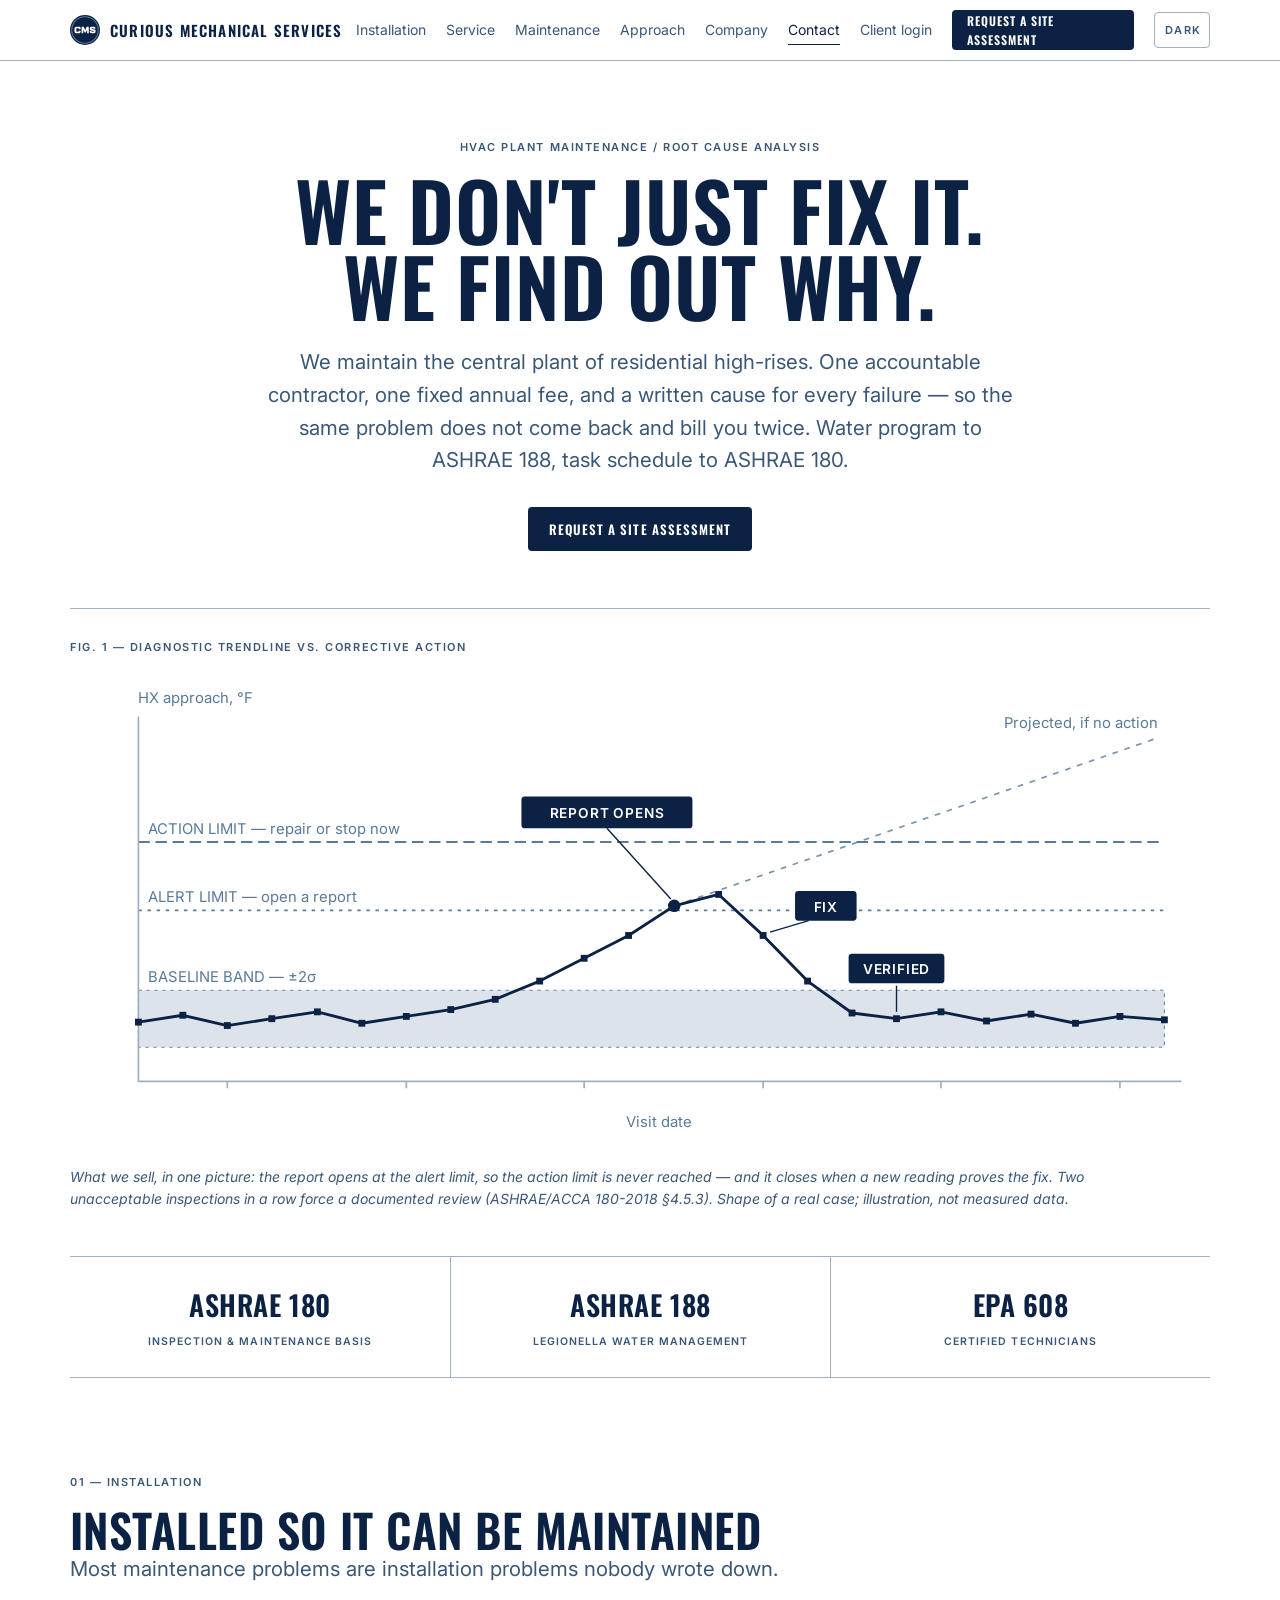
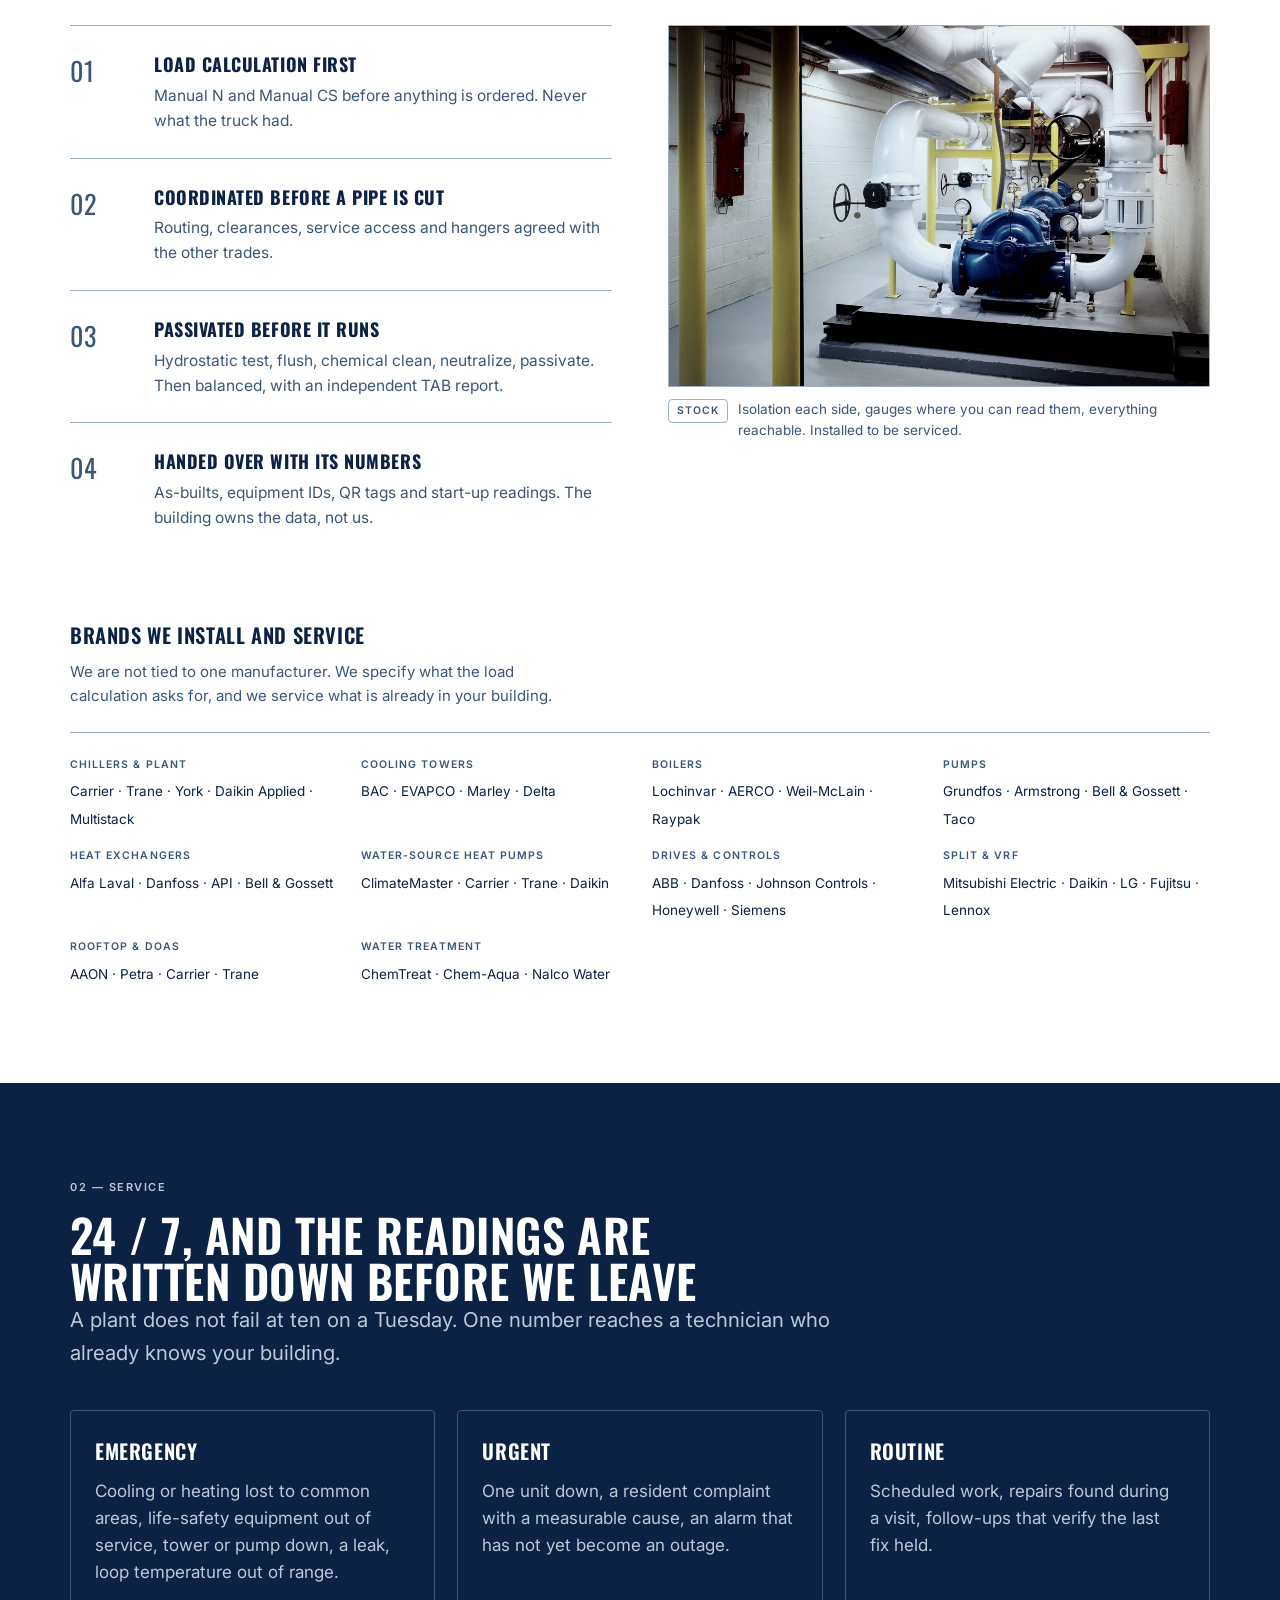
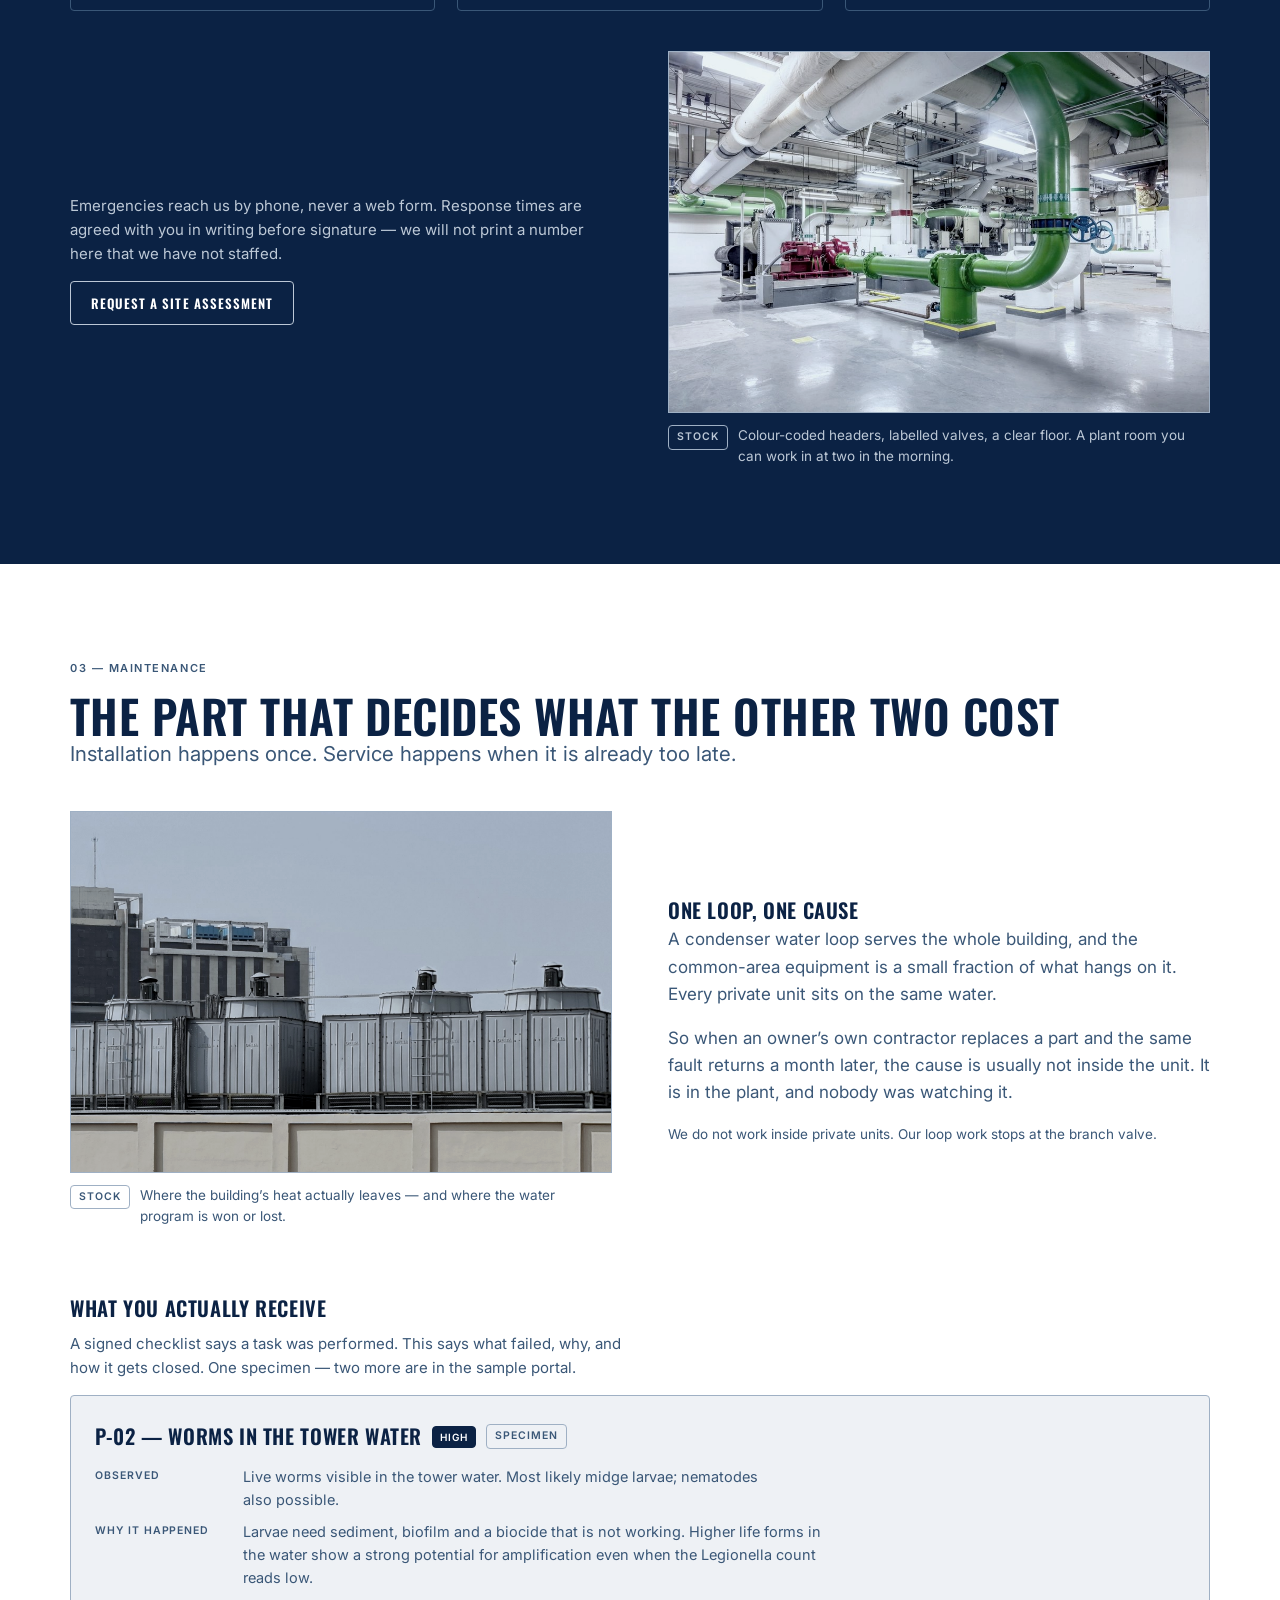
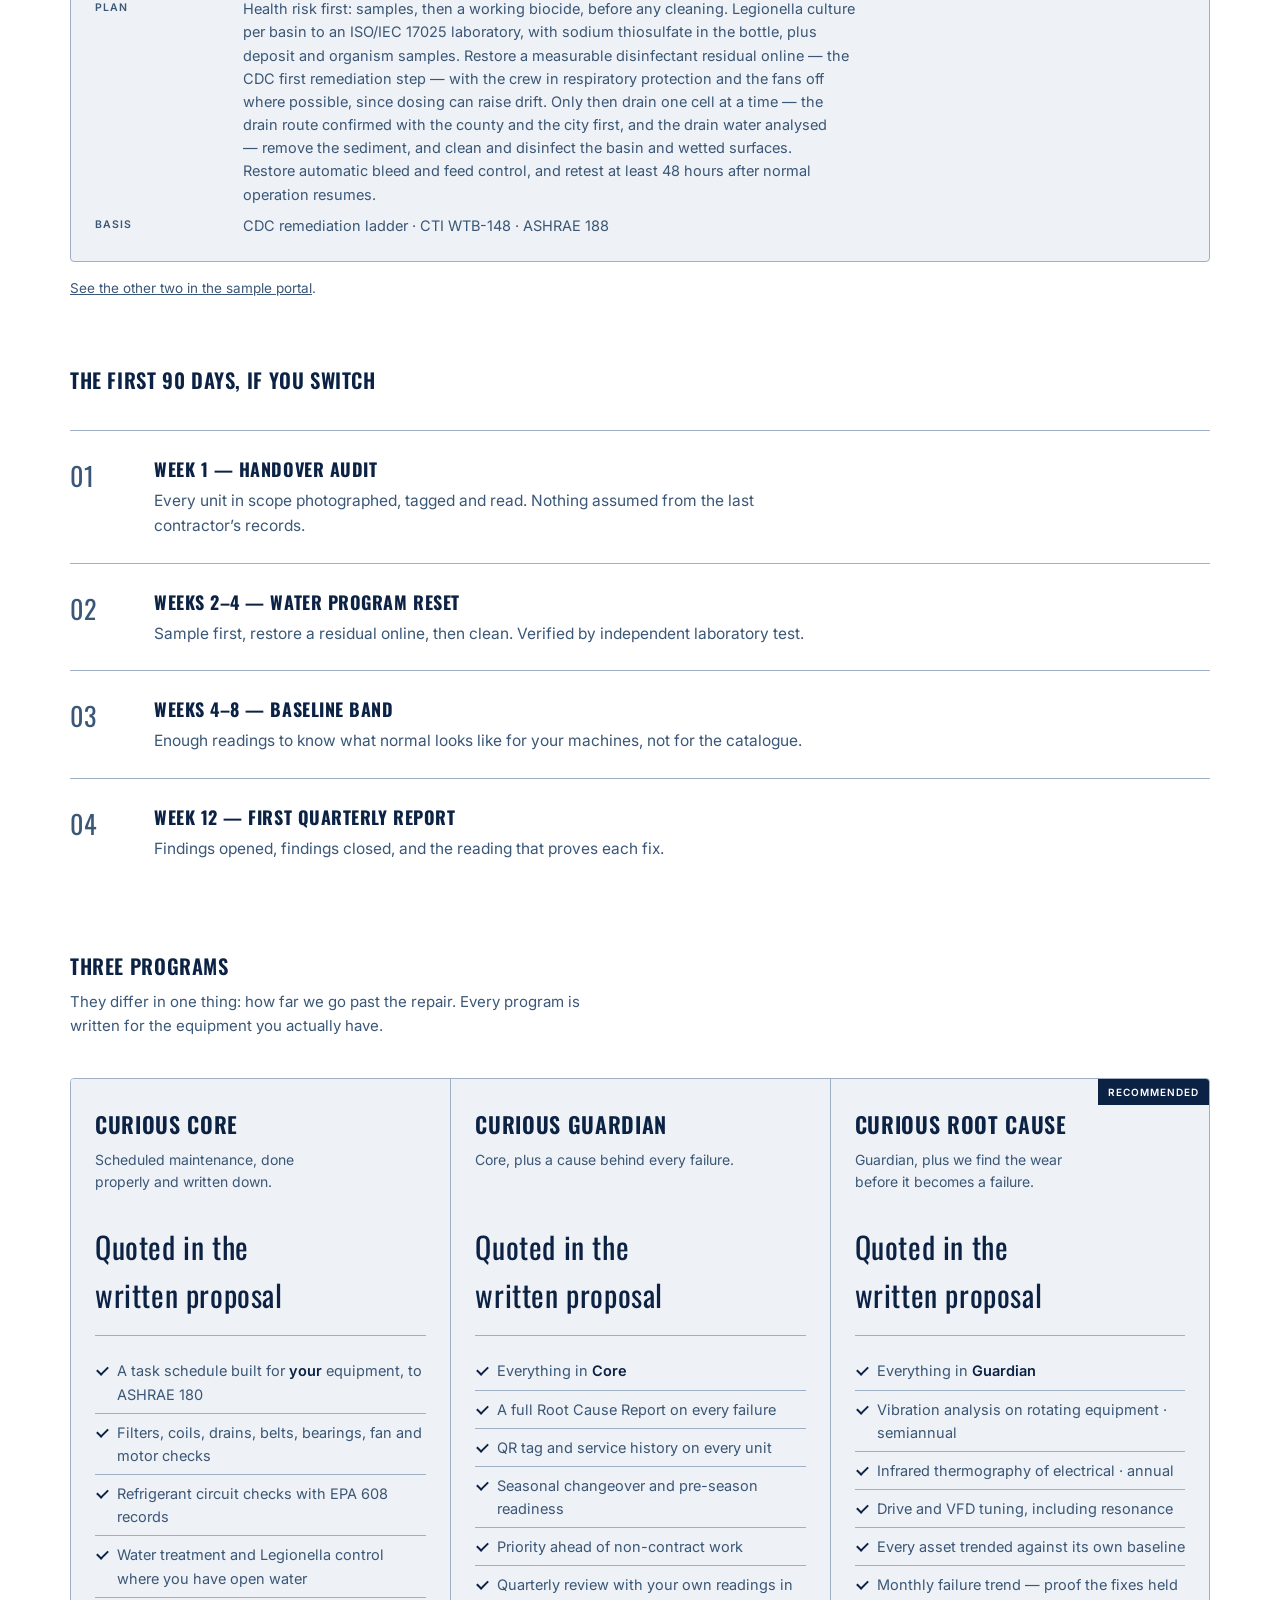
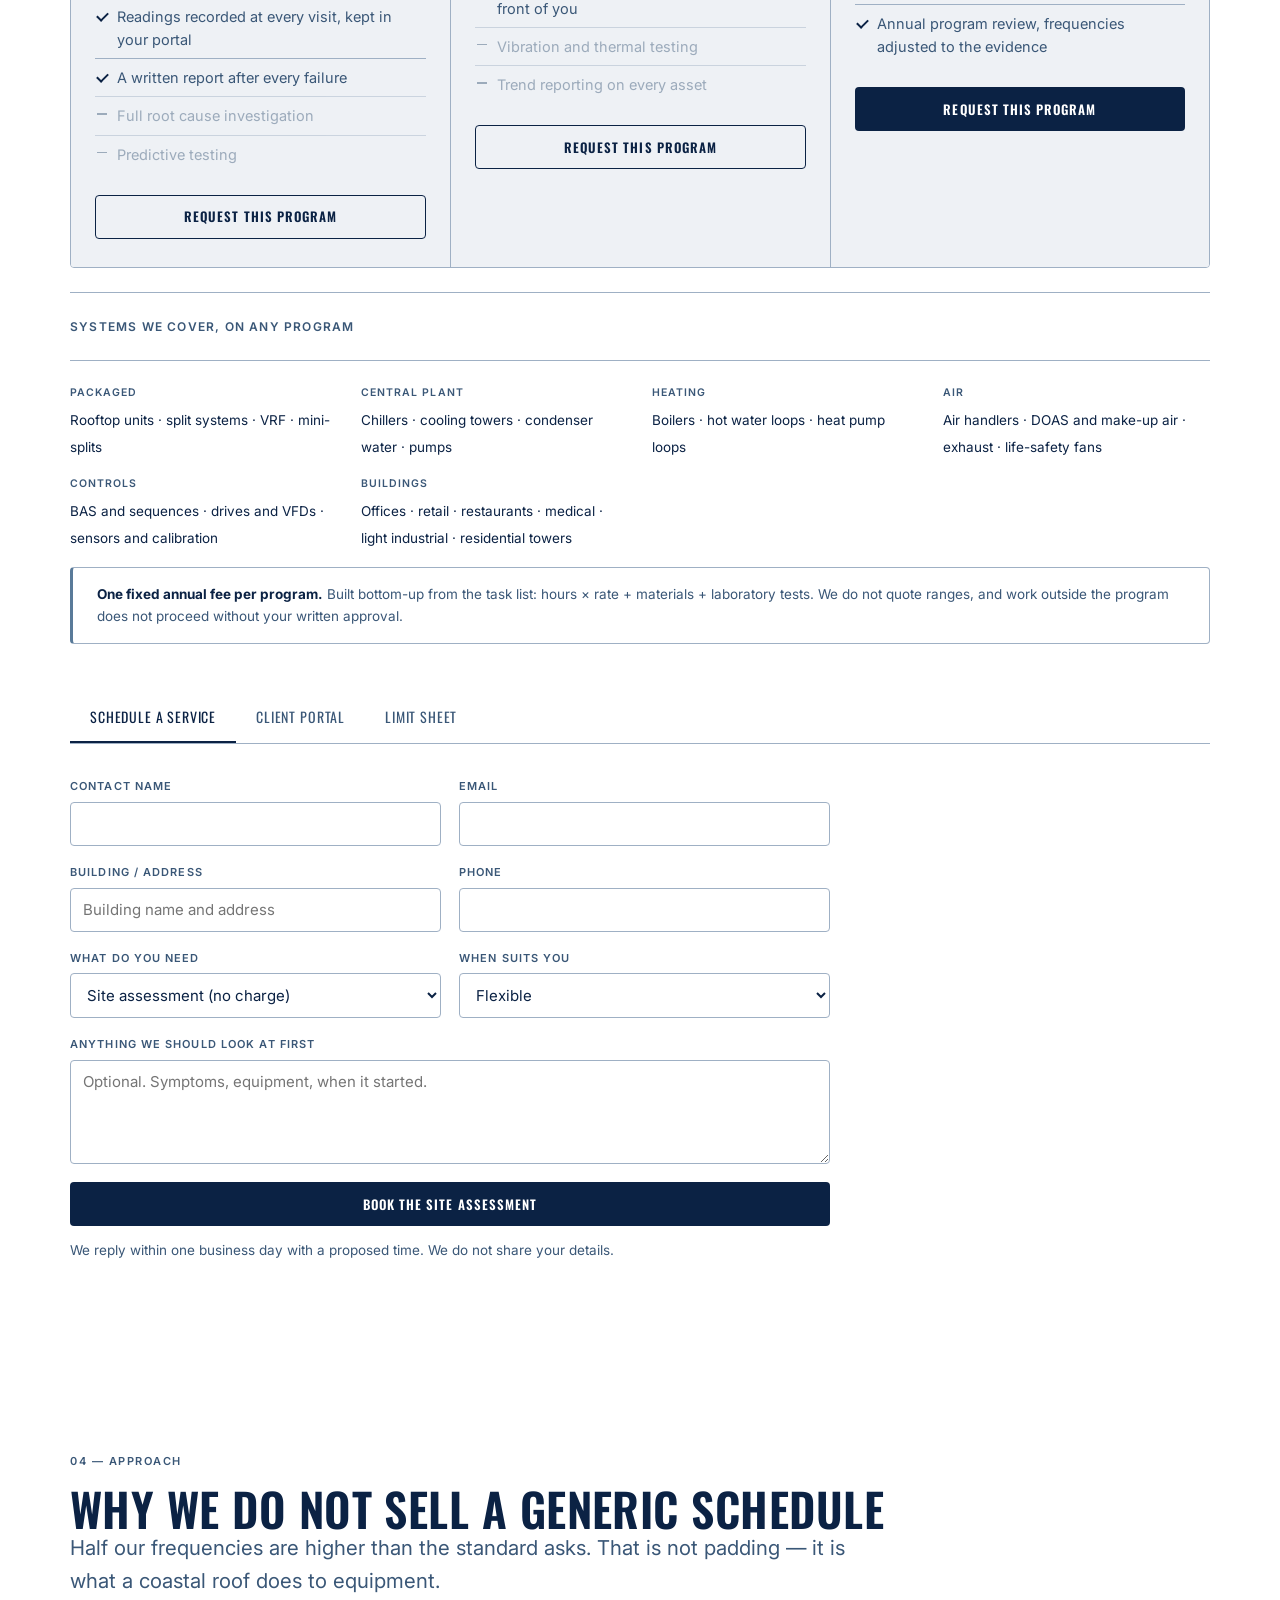
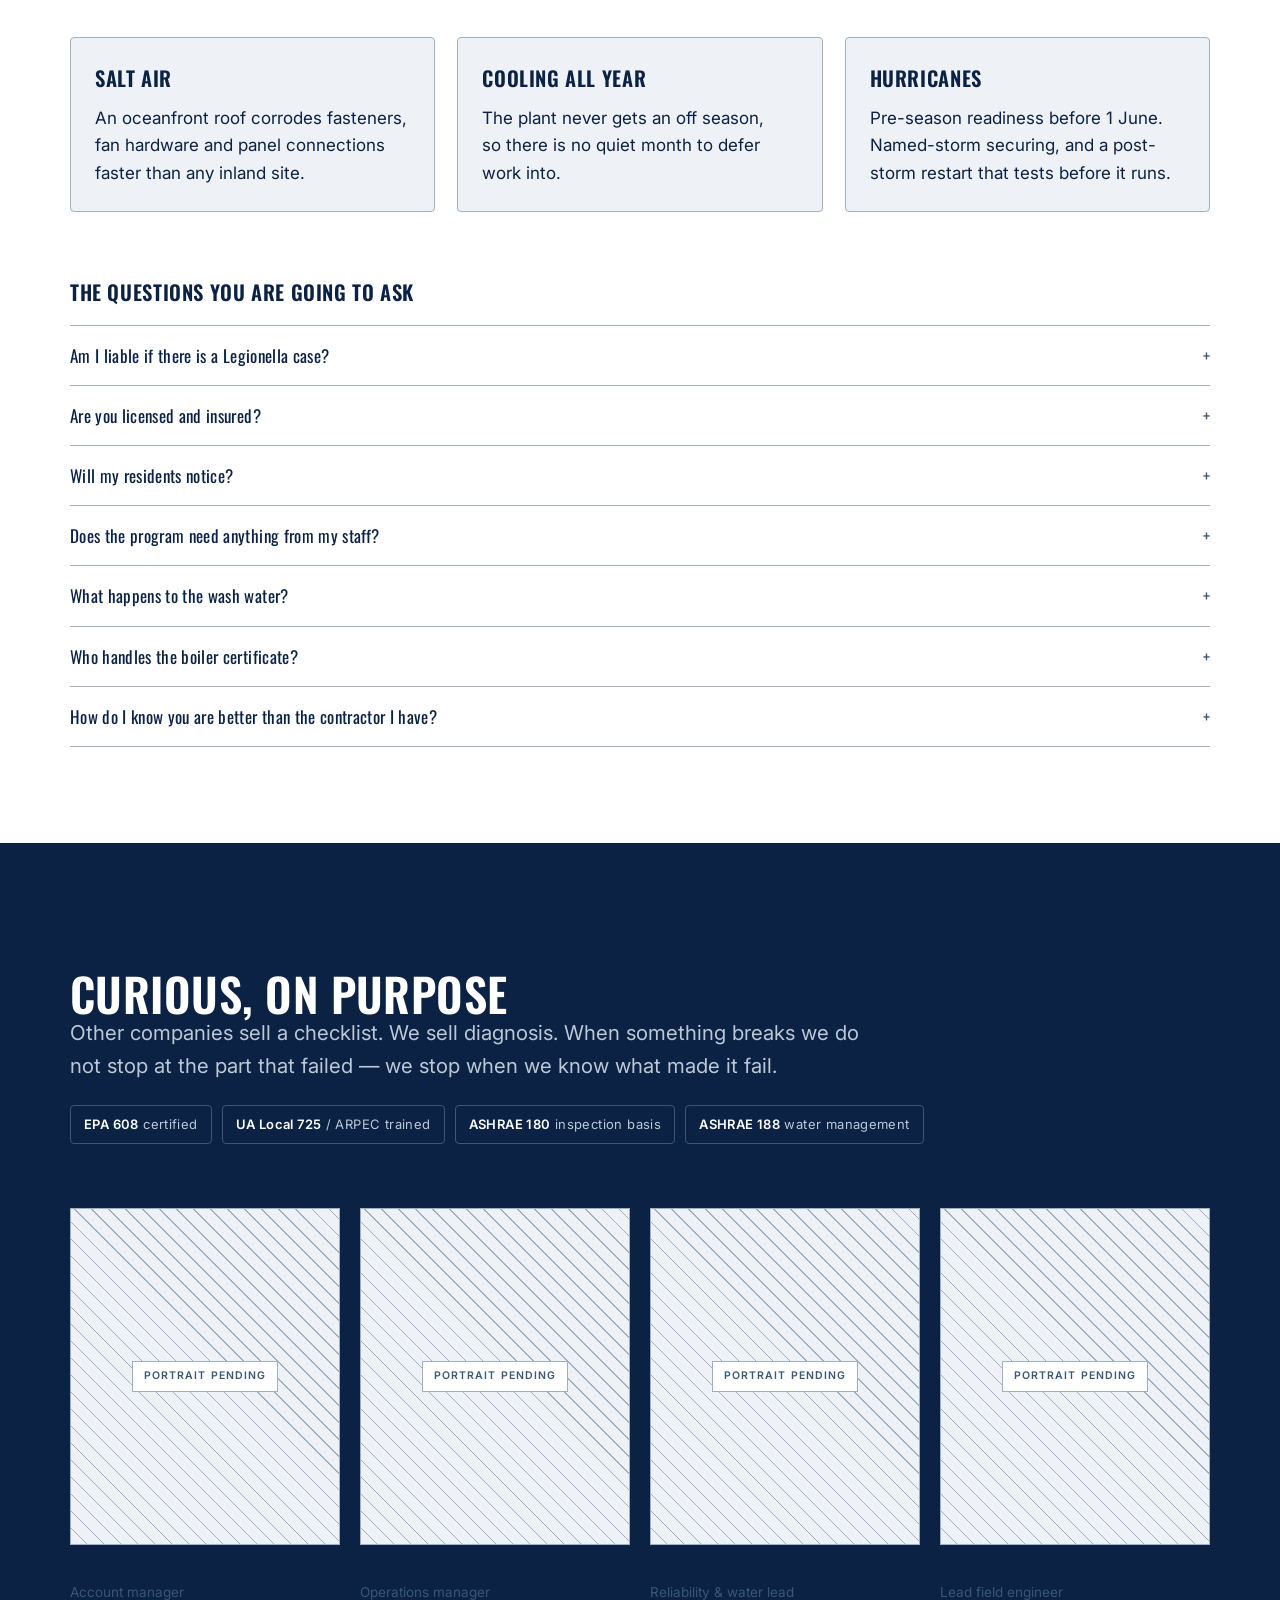
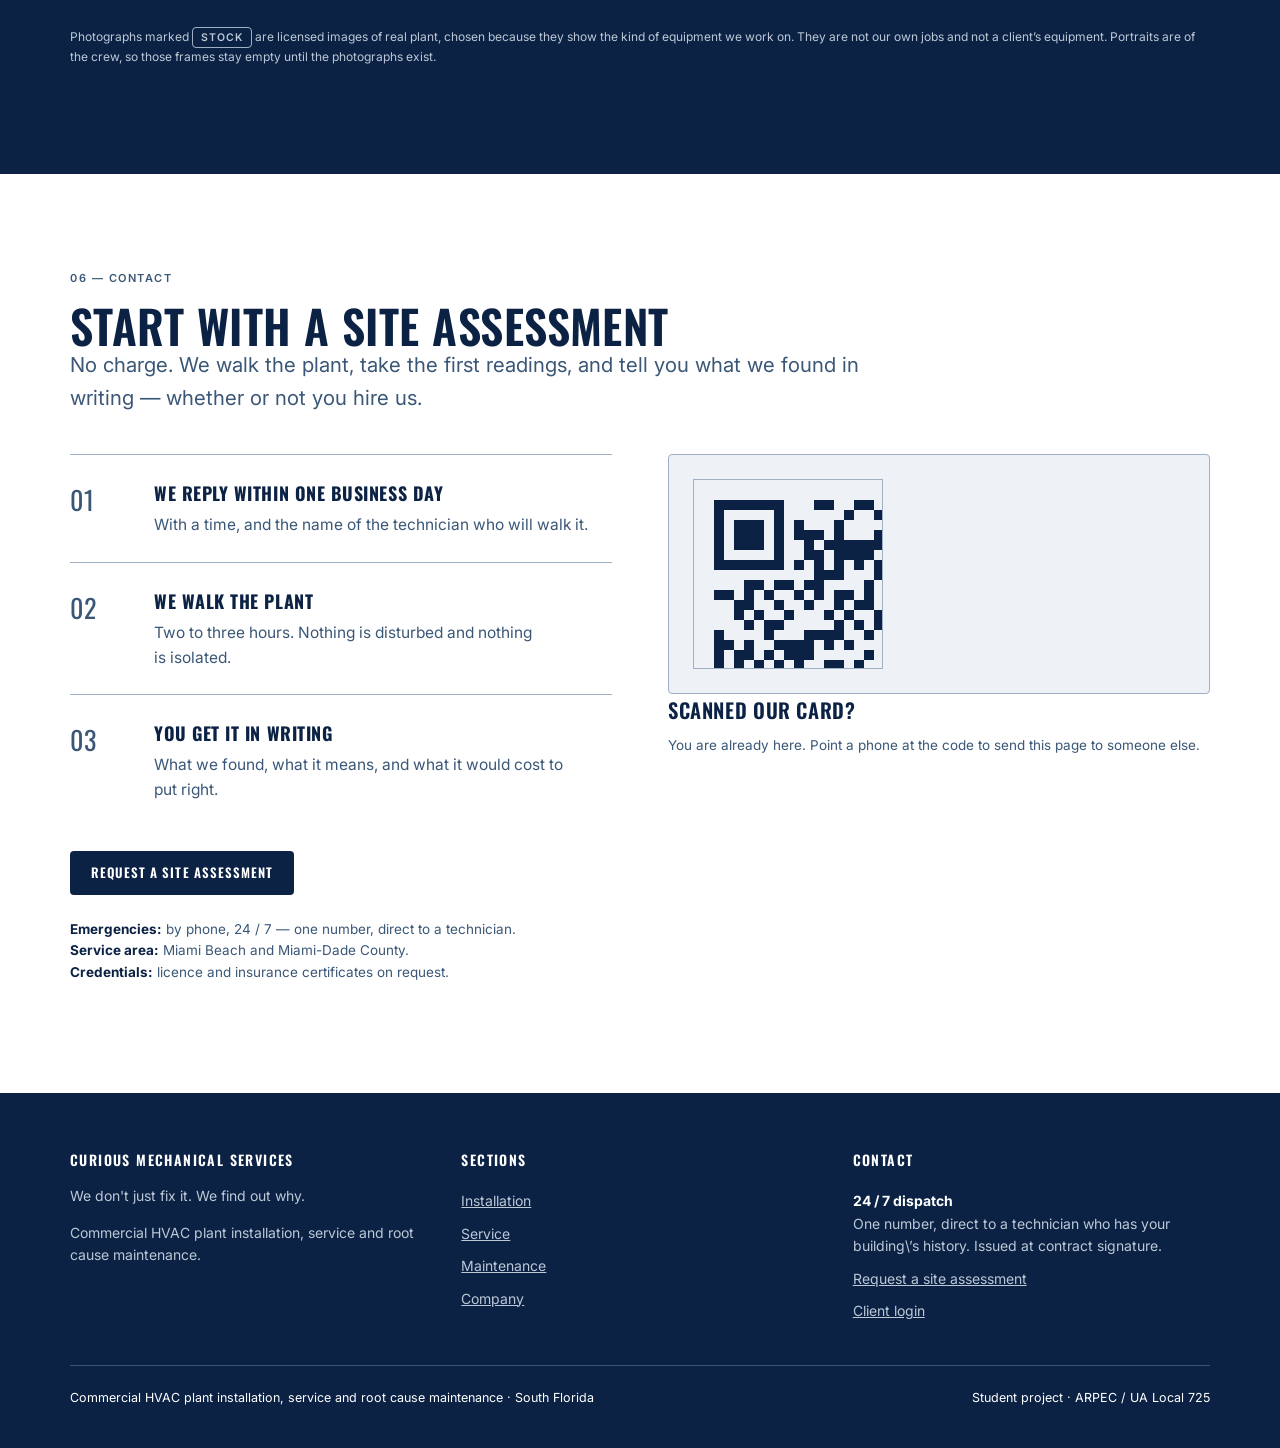
==== index.html @ ad87c307 "Remove the last inherited figure, and fix the phone header The proof strip still read "111 equipment" ====
<!doctype html>
<html lang="en">
<head>
<meta charset="utf-8">
<meta name="viewport" content="width=device-width, initial-scale=1">
<title>Curious Mechanical Services — Commercial HVAC plant maintenance, South Florida</title>
<meta name="description" content="Root cause HVAC plant maintenance for Miami Beach high-rises: cooling towers, boilers, pumps, life-safety fans. ASHRAE 180 schedule, ASHRAE 188 water management.">
<meta name="theme-color" content="#FFFFFF" media="(prefers-color-scheme: light)">
<meta name="theme-color" content="#0B2244" media="(prefers-color-scheme: dark)">
<meta property="og:type" content="website">
<meta property="og:site_name" content="Curious Mechanical Services">
<meta property="og:title" content="We don’t just fix it. We find out why.">
<meta property="og:description" content="Commercial HVAC plant maintenance on an ASHRAE 180 schedule, with ASHRAE 188 water management. Every failure gets a documented root cause.">
<link rel="canonical" href="https://juliocesarzamora0295-star.github.io/curious-mechanical/">
<meta property="og:url" content="https://juliocesarzamora0295-star.github.io/curious-mechanical/">
<meta property="og:image" content="https://juliocesarzamora0295-star.github.io/curious-mechanical/assets/og.png">
<meta property="og:image:width" content="1200">
<meta property="og:image:height" content="630">
<meta property="og:image:alt" content="Diagnostic trendline: the report opens before the failure and closes when a new reading proves the fix.">
<meta name="twitter:card" content="summary_large_image">
<link rel="icon" href="assets/favicon-32.png" sizes="32x32">
<link rel="apple-touch-icon" href="assets/favicon-180.png">
<link rel="preconnect" href="https://fonts.googleapis.com">
<link rel="preconnect" href="https://fonts.gstatic.com" crossorigin>
<link rel="stylesheet" href="https://fonts.googleapis.com/css2?family=Inter:wght@400;500;600&family=Oswald:wght@500;600&display=swap">
<style>
/* ============================================================
   1. TOKENS
   Light and dark differ ONLY in color values.
   Same DOM, same layout, nothing hidden in either mode.
   ============================================================ */
:root {
  --navy:#0B2244; --steel:#597A99; --mist:#BCC8D6; --white:#FFFFFF;
  --mist-25:#EEF1F5; --mist-55:#DAE1E8;
  --navy-40:#3A5777; --navy-70:#223C5E; --navy-85:#172F51; --navy-90:#132B4C;

  color-scheme: light;
  --bg:var(--white); --bg-alt:var(--mist-25); --surface:var(--mist-25);
  --ink:var(--navy); --ink-muted:var(--navy-40);
  --line:#9FB0C4; --line-strong:var(--steel); --accent:var(--steel); --accent-ink:var(--navy-40);
  --chart-line:var(--navy); --chart-band:var(--mist-55); --chart-soft:var(--steel);
  --btn-bg:var(--navy); --btn-ink:var(--white); --btn2-line:var(--navy);
  --badge-bg:var(--navy); --badge-ink:var(--white); --focus:var(--steel);
  --band-bg:var(--navy); --band-ink:var(--white); --band-muted:var(--mist); --band-line:var(--navy-40);
  --photo-filter:grayscale(.28) contrast(1.05) brightness(1);
  --photo-cast-a:.06;

  --font-display:"Oswald","Arial Narrow","Roboto Condensed",Impact,sans-serif;
  --font-body:"Inter","Segoe UI",Roboto,"Helvetica Neue",Arial,sans-serif;
  /* type scale */
  --t0:10.5px; --t1:12px; --t2:13.5px; --t3:15px; --t4:17px;
  --t5:clamp(18px,1.6vw,21px); --t6:clamp(22px,2.4vw,28px);
  --t7:clamp(28px,4vw,46px); --t8:clamp(38px,6.6vw,80px);
  /* spacing scale */
  --s1:8px; --s2:16px; --s3:24px; --s4:40px; --s5:64px; --s6:96px;
  --gutter:20px; --maxw:1180px; --radius:4px; --header-h:60px;
}
@media (prefers-color-scheme: dark) {
  :root:not([data-theme="light"]) {
    color-scheme: dark;
    --bg:var(--navy); --bg-alt:#122B50; --surface:#16325C;
    --ink:var(--white); --ink-muted:var(--mist);
    --line:#4A688A; --line-strong:var(--steel); --accent:var(--steel); --accent-ink:var(--mist);
    --chart-line:var(--mist); --chart-band:var(--navy-70); --chart-soft:var(--steel);
    --btn-bg:var(--white); --btn-ink:var(--navy); --btn2-line:var(--mist);
    --badge-bg:var(--white); --badge-ink:var(--navy); --focus:var(--mist);
    --band-bg:#16325C; --band-ink:var(--white); --band-muted:var(--mist); --band-line:var(--navy-40);
    --photo-filter:grayscale(.4) contrast(1.02) brightness(.8);
    --photo-cast-a:.2;
  }
}
:root[data-theme="dark"] {
  color-scheme: dark;
  --bg:var(--navy); --bg-alt:#122B50; --surface:#16325C;
  --ink:var(--white); --ink-muted:var(--mist);
  --line:#4A688A; --line-strong:var(--steel); --accent:var(--steel); --accent-ink:var(--mist);
  --chart-line:var(--mist); --chart-band:var(--navy-70); --chart-soft:var(--steel);
  --btn-bg:var(--white); --btn-ink:var(--navy); --btn2-line:var(--mist);
  --badge-bg:var(--white); --badge-ink:var(--navy); --focus:var(--mist);
  --band-bg:#16325C; --band-ink:var(--white); --band-muted:var(--mist); --band-line:var(--navy-40);
  --photo-filter:grayscale(.4) contrast(1.02) brightness(.8);
  --photo-cast-a:.2;
}

/* ============================================================
   2. BASE
   ============================================================ */
*{box-sizing:border-box}
html{-webkit-text-size-adjust:100%; scroll-behavior:smooth; scroll-padding-top:var(--header-h)}
body{margin:0;background:var(--bg);color:var(--ink);font-family:var(--font-body);
     font-size:17px;line-height:1.6;overflow-x:hidden}
a{color:inherit}
code{font-size:.9em;font-family:ui-monospace,Consolas,monospace}
:focus-visible{outline:2px solid var(--focus);outline-offset:2px}
.wrap{max-width:var(--maxw);margin:0 auto;padding:0 var(--gutter)}
.rule{border:0;border-top:1px solid var(--line);margin:0}
h1,h2,h3{font-family:var(--font-display);font-weight:600;letter-spacing:.01em;margin:0}
h2{font-size:var(--t7);text-transform:uppercase;line-height:1.02}
h3{font-size:var(--t5);text-transform:uppercase;letter-spacing:.03em}
p{margin:0 0 1em}
.eyebrow{font-size:11px;font-weight:600;letter-spacing:.14em;text-transform:uppercase;
         color:var(--accent-ink);margin:0 0 14px}
.lede{font-size:var(--t5);color:var(--ink-muted);max-width:62ch}
.sect{padding:var(--s6) 0}
.pending{font-size:10.5px;font-weight:600;letter-spacing:.08em;text-transform:uppercase;
         color:var(--accent-ink);border:1px dashed var(--line-strong);border-radius:var(--radius);
         padding:2px 7px;white-space:nowrap}

/* ============================================================
   3. HEADER
   ============================================================ */
.site{position:sticky;top:0;z-index:60;background:var(--bg);border-bottom:1px solid var(--line)}
.site .wrap{height:var(--header-h);display:flex;align-items:center;gap:14px}
.brand{display:flex;align-items:center;gap:10px;text-decoration:none;margin-right:auto}
.brand img{width:30px;height:30px;display:block}
.brand span{font-family:var(--font-display);font-size:15px;font-weight:600;
            letter-spacing:.08em;text-transform:uppercase;white-space:nowrap}
.brand .short{display:none}
.nav{display:flex;align-items:center;gap:20px}
.nav > a:not(.btn){font-size:14px;text-decoration:none;color:var(--ink-muted);white-space:nowrap;
         position:relative;padding:4px 0}
.nav > a:not(.btn)::after{content:"";position:absolute;left:0;right:100%;bottom:0;height:1.5px;
                background:var(--ink);transition:right .28s ease}
.nav > a:not(.btn):hover{color:var(--ink)} .nav > a:not(.btn):hover::after{right:0}
.nav > a.on:not(.btn){color:var(--ink)} .nav > a.on:not(.btn)::after{right:0}
.btn{display:inline-flex;align-items:center;justify-content:center;min-height:44px;padding:0 20px;
     font-family:var(--font-display);font-size:13px;font-weight:600;letter-spacing:.08em;
     text-transform:uppercase;border-radius:var(--radius);text-decoration:none;cursor:pointer;
     border:1px solid transparent;box-shadow:none;transition:transform .15s ease,opacity .15s ease}
.btn:active{transform:translateY(1px)}
.btn-solid{background:var(--btn-bg);color:var(--btn-ink)}
.btn-line{background:transparent;color:var(--ink);border-color:var(--btn2-line)}
.btn-sm{min-height:36px;padding:0 14px;font-size:12px}
.theme{min-height:36px;min-width:44px;padding:0 10px;background:transparent;color:var(--ink-muted);
       border:1px solid var(--line);border-radius:var(--radius);font-family:var(--font-body);
       font-size:11px;font-weight:600;letter-spacing:.1em;text-transform:uppercase;cursor:pointer}
.burger{display:none;min-height:44px;min-width:44px;background:transparent;border:0;cursor:pointer;padding:10px}
.burger i{display:block;height:1.5px;background:var(--ink);margin:5px 0;transition:transform .3s}
.drawer{display:none;border-top:1px solid var(--line);background:var(--bg)}
.drawer.open{display:block}
.drawer a{display:block;padding:15px var(--gutter);text-decoration:none;
          border-bottom:1px solid var(--line);font-family:var(--font-display);
          letter-spacing:.06em;text-transform:uppercase;font-size:15px}

/* ============================================================
   4. SCROLL REVEAL + 3D TILT
   ============================================================ */
.rv{opacity:0;transform:translateY(26px);transition:opacity .7s cubic-bezier(.22,1,.36,1),
    transform .7s cubic-bezier(.22,1,.36,1)}
.rv.in{opacity:1;transform:none}
.rv.d1{transition-delay:.08s} .rv.d2{transition-delay:.16s} .rv.d3{transition-delay:.24s}

/* ============================================================
   5. HERO + FIG.1
   ============================================================ */
.hero{padding:78px 0 40px;text-align:center}
.hero h1{font-size:var(--t8);line-height:.96;text-transform:uppercase;margin:0 0 22px}
.hero h1 .l{display:block}
.hero .lede{margin:0 auto 30px;text-align:center;max-width:58ch}
.plate{padding:30px 0 0}
.figlabel{font-size:11px;font-weight:600;letter-spacing:.14em;text-transform:uppercase;
          color:var(--accent-ink);margin:0 0 14px}
figure{margin:0}
.trend{display:block;width:100%;height:auto}
.trend .axis{stroke:var(--line);stroke-width:1.5;fill:none}
.trend .tick{stroke:var(--line);stroke-width:1.5}
.trend .band{fill:var(--chart-band);stroke:var(--chart-soft);stroke-width:1;
             stroke-dasharray:3 4;opacity:.9}
.trend .limit{stroke:var(--chart-soft);fill:none}
.trend .limit.action{stroke-width:1.8;stroke-dasharray:10 5}
.trend .limit.alert{stroke-width:1.4;stroke-dasharray:3 5}
.trend .proj{stroke:var(--chart-soft);stroke-width:1.5;stroke-dasharray:5 6;fill:none;opacity:.8}
.trend .data{stroke:var(--chart-line);stroke-width:2.5;fill:none;stroke-linejoin:round;stroke-linecap:round;
             stroke-dasharray:1000;stroke-dashoffset:1000;transition:stroke-dashoffset 1.6s cubic-bezier(.33,0,.15,1)}
.trend.in .data{stroke-dashoffset:0}
.trend .pt{fill:var(--chart-line)}
.trend text{font-family:var(--font-body);font-size:13px;fill:var(--chart-soft)}
.trend .lead{stroke:var(--badge-bg);stroke-width:1.2}
.trend .cal rect,.trend .cal circle{fill:var(--badge-bg)}
.trend .cal text{fill:var(--badge-ink);font-weight:600;font-size:12px;letter-spacing:.06em}
.trend .cal{opacity:0;transition:opacity .45s ease 1.5s}
.trend.in .cal{opacity:1}
.trend .num{display:none}
.trend .num circle{fill:var(--badge-bg);r:11}
.trend .num text{fill:var(--badge-ink);font-weight:600;font-size:13px}
h1,h2,h3,.plan .who,figcaption{text-wrap:balance}
p,.lede,.steps p,.find dd,.card p{text-wrap:pretty}
.steps p,.find dd,.card p,.split > div > p{max-width:68ch}
figcaption{margin-top:16px;font-size:14px;font-style:italic;color:var(--ink-muted)}
.legend{display:none;margin:18px 0 0;padding:0;list-style:none}
.legend li{display:flex;align-items:flex-start;gap:10px;padding:9px 0;font-size:15px;
           border-top:1px solid var(--line)}
.legend b{flex:0 0 22px;height:22px;border-radius:50%;background:var(--badge-bg);color:var(--badge-ink);
          font-size:12px;font-weight:600;display:inline-flex;align-items:center;justify-content:center}
.legend .dots{flex:0 0 22px;margin-top:10px;border-top:2px dotted var(--chart-soft)}
.legend em{font-style:normal;color:var(--ink-muted)}
.proofs{margin-top:46px;border-top:1px solid var(--line);border-bottom:1px solid var(--line);
        display:grid;grid-template-columns:repeat(3,1fr)}
.proofs div{padding:26px 24px;text-align:center;border-left:1px solid var(--line)}
.proofs div:first-child{border-left:0}
.proofs b{display:block;font-family:var(--font-display);font-weight:600;
          font-size:var(--t6);letter-spacing:.02em;font-variant-numeric:tabular-nums}
.proofs small{display:block;margin-top:6px;font-size:10.5px;font-weight:600;letter-spacing:.1em;
              text-transform:uppercase;color:var(--accent-ink)}

/* ============================================================
   6. PHOTOGRAPHY
   ============================================================ */
.photo{position:relative;display:block;overflow:hidden;border:1px solid var(--line);
       background:var(--bg-alt)}
.photo img{width:100%;height:100%;object-fit:cover;display:block;filter:var(--photo-filter);
           transition:transform .9s cubic-bezier(.22,1,.36,1)}
.photo::after{content:"";position:absolute;inset:0;pointer-events:none;background:var(--navy);
              opacity:var(--photo-cast-a);mix-blend-mode:multiply}
@media (hover:hover){ .photo:hover img{transform:scale(1.035)} }
.photo.empty{background-image:repeating-linear-gradient(45deg,transparent 0 11px,var(--line) 11px 12px);
             display:grid;place-items:center;padding:14px}
.photo.empty::after{display:none}
.photo.empty span{background:var(--bg);border:1px solid var(--line);padding:6px 11px;font-size:10.5px;
                  font-weight:600;letter-spacing:.1em;text-transform:uppercase;color:var(--ink-muted);
                  text-align:center}
.r32{aspect-ratio:3/2} .r11{aspect-ratio:1/1} .r45{aspect-ratio:4/5} .r219{aspect-ratio:21/9}
.src{font-size:10.5px;font-weight:600;letter-spacing:.1em;text-transform:uppercase;color:var(--accent-ink);
     border:1px solid var(--line);border-radius:var(--radius);padding:3px 8px;white-space:nowrap}
.cap{display:flex;flex-wrap:wrap;gap:10px;align-items:baseline;margin-top:12px}
.cap p{margin:0;font-size:13.5px;color:var(--ink-muted);flex:1 1 240px}

/* ============================================================
   7. GENERIC LAYOUT PIECES
   ============================================================ */
.split{display:grid;grid-template-columns:1fr 1fr;gap:56px;align-items:center}
.cols3{display:grid;grid-template-columns:repeat(3,1fr);gap:22px}
.cols4{display:grid;grid-template-columns:repeat(4,1fr);gap:20px}
.card{border:1px solid var(--line);border-radius:var(--radius);padding:24px;background:var(--surface)}
.card{transition:border-color .2s ease}
@media (hover:hover){ .card:hover{border-color:var(--line-strong)} }
.card h3{margin-bottom:10px}
.card p:last-child{margin-bottom:0}
.steps{counter-reset:s;display:grid;gap:0;margin:34px 0 0;padding:0;list-style:none}
.steps li{counter-increment:s;display:grid;grid-template-columns:64px 1fr;gap:20px;
          padding:24px 0;border-top:1px solid var(--line)}
.steps li::before{content:"0" counter(s);font-family:var(--font-display);font-size:26px;
                  color:var(--accent-ink);letter-spacing:.04em}
.steps b{display:block;font-family:var(--font-display);font-size:18px;text-transform:uppercase;
         letter-spacing:.03em;margin-bottom:5px}
.steps p{margin:0;color:var(--ink-muted);font-size:15.5px}
.brands{display:grid;grid-template-columns:repeat(auto-fit,minmax(230px,1fr));
        gap:var(--s2) var(--s3);margin-top:var(--s3);
        border-top:1px solid var(--line);padding-top:var(--s3)}
.brands div{padding:0}
.brands b{display:block;font-size:var(--t0);font-weight:600;letter-spacing:.1em;
          text-transform:uppercase;color:var(--accent-ink);margin-bottom:4px}
.brands span{font-size:var(--t2);color:var(--ink)}
.chips{display:flex;flex-wrap:wrap;gap:10px;margin-top:22px;padding:0;list-style:none}
.chips li{border:1px solid var(--line);border-radius:var(--radius);padding:8px 13px;font-size:13px;
          letter-spacing:.03em;color:var(--ink-muted)}
.chips li b{color:var(--ink);font-weight:600}

/* dark band section */
.band{background:var(--band-bg);color:var(--band-ink)}
.band{--accent-ink:var(--band-muted)}
.band .eyebrow,.band .src{color:var(--band-muted)}
.band .lede,.band p{color:var(--band-muted)}
.band .card{background:transparent;border-color:var(--band-line)}
.band .rule{border-color:var(--band-line)}
.band .steps li{border-color:var(--band-line)}
.band .btn-line{color:var(--band-ink);border-color:var(--band-muted)}
.band .chips li{border-color:var(--band-line);color:var(--band-muted)}
.band .chips li b{color:var(--band-ink)}

/* ============================================================
   9. PLANS
   ============================================================ */
.plans{display:grid;grid-template-columns:repeat(3,1fr);gap:0;margin-top:40px;
       border:1px solid var(--line);border-radius:var(--radius);overflow:hidden}
.plan{padding:28px 24px;border-left:1px solid var(--line);position:relative;background:var(--surface)}
.plan:first-child{border-left:0}
.plan.best{background:var(--bg-alt)}
.plan .tag{position:absolute;top:0;right:0;background:var(--badge-bg);color:var(--badge-ink);
           font-size:10px;font-weight:600;letter-spacing:.1em;text-transform:uppercase;padding:5px 10px}
.plan h3{font-size:22px;margin-bottom:6px}
.plan .who{font-size:14px;color:var(--ink-muted);min-height:4.2em;margin-bottom:16px}
.plan .hrs{margin:0 0 var(--s1);font-size:var(--t1);color:var(--ink-muted)}
.plan .hrs b{font-family:var(--font-display);font-size:var(--t5);color:var(--ink);
             font-variant-numeric:tabular-nums;letter-spacing:.02em}
.plan .price{font-family:var(--font-display);font-size:30px;letter-spacing:.02em;
             padding-bottom:16px;border-bottom:1px solid var(--line);margin-bottom:16px}
.plan ul{list-style:none;margin:0 0 22px;padding:0;font-size:14.5px}
.plan li{padding:7px 0 7px 22px;position:relative;color:var(--ink-muted);border-top:1px solid var(--line)}
.plan li:first-child{border-top:0}
.plan li.yes::before{content:"";position:absolute;left:2px;top:14px;width:9px;height:5px;
                     border-left:2px solid var(--ink);border-bottom:2px solid var(--ink);
                     transform:rotate(-45deg)}
.plan li.no{opacity:.45}
.plan li.no::before{content:"";position:absolute;left:2px;top:16px;width:10px;height:1.5px;background:var(--ink-muted)}
.plan li b{color:var(--ink);font-weight:600}
.plan .btn{width:100%}

/* ============================================================
   10. SCHEDULER + PORTAL
   ============================================================ */
.tabs{display:flex;gap:0;border-bottom:1px solid var(--line);margin-top:48px;flex-wrap:wrap}
.tab{appearance:none;background:transparent;border:0;border-bottom:2px solid transparent;
     padding:14px 20px;font-family:var(--font-display);font-size:14px;letter-spacing:.06em;
     text-transform:uppercase;color:var(--ink-muted);cursor:pointer}
.tab[aria-selected="true"]{color:var(--ink);border-bottom-color:var(--ink)}
.panel{padding-top:34px}
.panel[hidden]{display:none}
.form{display:grid;grid-template-columns:1fr 1fr;gap:18px;max-width:760px}
.field{display:flex;flex-direction:column;gap:6px}
.field.full{grid-column:1/-1}
label{font-size:11px;font-weight:600;letter-spacing:.1em;text-transform:uppercase;color:var(--accent-ink)}
input,select,textarea{font-family:var(--font-body);font-size:15px;color:var(--ink);
  background:var(--bg);border:1px solid var(--line);border-radius:var(--radius);padding:11px 12px;
  min-height:44px;width:100%}
textarea{min-height:104px;resize:vertical}
input:focus,select:focus,textarea:focus{border-color:var(--line-strong);outline:none}
.ok{margin-top:24px;border:1px solid var(--line);border-left:3px solid var(--line-strong);
    border-radius:var(--radius);padding:20px;max-width:760px}
.ok b{font-family:var(--font-display);text-transform:uppercase;letter-spacing:.04em}
.ok .tick{font-family:var(--font-display);font-size:24px;letter-spacing:.06em;
          font-variant-numeric:tabular-nums;color:var(--ink);display:block;margin:8px 0}
.err{color:var(--ink);border-left-color:var(--ink)}

.login{max-width:430px;border:1px solid var(--line);border-radius:var(--radius);padding:28px}
.login .field{margin-bottom:16px}
.demo{margin-top:18px;font-size:13px;color:var(--ink-muted);border-top:1px solid var(--line);padding-top:16px}
.demo code{background:var(--bg-alt);border:1px solid var(--line);border-radius:3px;padding:1px 6px;
           color:var(--ink);font-weight:600}

.acct{display:flex;flex-wrap:wrap;gap:16px;align-items:center;justify-content:space-between;
      border:1px solid var(--line);border-radius:var(--radius);padding:20px 22px;margin-bottom:34px}
.acct .who b{font-family:var(--font-display);font-size:20px;text-transform:uppercase;display:block;
             letter-spacing:.03em}
.acct .who span{font-size:13.5px;color:var(--ink-muted)}
.kpis{display:flex;gap:26px;flex-wrap:wrap}
.kpis div b{display:block;font-family:var(--font-display);font-size:22px;font-variant-numeric:tabular-nums}
.kpis div small{font-size:10px;font-weight:600;letter-spacing:.09em;text-transform:uppercase;color:var(--accent-ink)}

.tblwrap{overflow-x:auto;border:1px solid var(--line);border-radius:var(--radius)}
table{border-collapse:collapse;width:100%;min-width:720px;font-size:14px}
caption{text-align:left;padding:16px 18px;font-size:11px;font-weight:600;letter-spacing:.12em;
        text-transform:uppercase;color:var(--accent-ink);border-bottom:1px solid var(--line)}
th,td{padding:11px 12px;text-align:left;border-top:1px solid var(--line);vertical-align:top}
thead th{font-size:10.5px;font-weight:600;letter-spacing:.09em;text-transform:uppercase;
         color:var(--accent-ink);border-top:0;white-space:nowrap}
tbody th{font-weight:500;color:var(--ink);white-space:nowrap}
.cal td{text-align:center;padding:9px 4px;font-variant-numeric:tabular-nums}
.cal thead th{text-align:center}
.cal tbody th{text-align:left;min-width:230px}
.dot{display:inline-block;width:9px;height:9px;border-radius:50%;background:var(--badge-bg)}
.dot.r{background:transparent;border:1.5px solid var(--badge-bg)}
.dot.o{background:transparent;border:1.5px solid var(--line);opacity:.5}
#limits tbody tr{cursor:pointer;transition:background .15s ease}
#limits tbody tr:hover{background:var(--bg-alt)}
#limits tbody tr.on{background:var(--bg-alt)}
#limits tbody tr.on th{box-shadow:inset 3px 0 0 var(--ink)}
#limits th{min-width:200px}
.callout-row td{color:var(--ink-muted)}
.sev{font-size:10px;font-weight:600;letter-spacing:.09em;text-transform:uppercase;
     border:1px solid var(--line-strong);border-radius:var(--radius);padding:2px 7px;white-space:nowrap}
.sev.hi{background:var(--badge-bg);color:var(--badge-ink);border-color:var(--badge-bg)}
.legend-key{display:flex;gap:20px;flex-wrap:wrap;margin-top:14px;font-size:13px;color:var(--ink-muted)}
.legend-key span{display:inline-flex;align-items:center;gap:7px}

.find{border:1px solid var(--line);border-radius:var(--radius);padding:var(--s3);
      margin-bottom:var(--s2);background:var(--surface)}
.find header{display:flex;flex-wrap:wrap;gap:10px;align-items:center;margin-bottom:12px}
.find header h4{margin:0;font-family:var(--font-display);font-weight:600;font-size:var(--t5);
                text-transform:uppercase;letter-spacing:.03em}
.find dl{display:grid;grid-template-columns:130px 1fr;gap:8px 18px;margin:0;font-size:14.5px}
.find dt{font-size:10.5px;font-weight:600;letter-spacing:.09em;text-transform:uppercase;
         color:var(--accent-ink);padding-top:3px}
.find dd{margin:0;color:var(--ink-muted)}

/* ============================================================
   11. TEAM + FOOTER
   ============================================================ */
.qr{display:flex;gap:var(--s3);align-items:flex-start;border:1px solid var(--line);
    border-radius:var(--radius);padding:var(--s3);background:var(--surface)}
.qr-code{flex:0 0 190px}
.qr-code svg,.qr-code img{display:block;width:100%;height:auto;border:1px solid var(--line)}
.qr-txt h3{margin-bottom:var(--s1)}
.qr-txt p{font-size:var(--t2);color:var(--ink-muted)}
@media (max-width:700px){.qr{flex-direction:column}.qr-code{flex:0 0 auto;max-width:220px}}
.qa details{border-top:1px solid var(--line)}
.qa details:last-child{border-bottom:1px solid var(--line)}
.qa summary{cursor:pointer;padding:var(--s2) 0;font-family:var(--font-display);
            font-size:var(--t4);letter-spacing:.02em;list-style:none}
.qa summary::-webkit-details-marker{display:none}
.qa summary::after{content:"+";float:right;color:var(--accent-ink);font-weight:400}
.qa details[open] summary::after{content:"\−"}
.qa details p{max-width:76ch;color:var(--ink-muted);margin:0 0 var(--s2);font-size:var(--t3)}
.team figcaption{font-style:normal;font-size:14px;margin-top:10px}
.team b{display:block;font-family:var(--font-display);letter-spacing:.04em;color:var(--ink);font-size:16px}
.team span{color:var(--ink-muted);font-size:13.5px}
.foot{background:var(--band-bg);color:var(--band-ink);padding:56px 0 40px}
.foot a{color:var(--band-muted)}
.foot .cols3{gap:34px}
.foot h3{font-size:14px;letter-spacing:.1em;margin-bottom:14px;color:var(--band-ink)}
.foot p,.foot li{color:var(--band-muted);font-size:14px}
.foot ul{list-style:none;margin:0;padding:0}
.foot li{padding:5px 0}
.foot .bottom{border-top:1px solid var(--band-line);margin-top:38px;padding-top:22px;
              font-size:12.5px;display:flex;flex-wrap:wrap;gap:12px;justify-content:space-between}

/* ============================================================
   12. RESPONSIVE — layout only, never color
   ============================================================ */
@media (max-width:1000px){
  .split{grid-template-columns:1fr;gap:34px}
  .cols4{grid-template-columns:1fr 1fr}
  .plans{grid-template-columns:1fr}
  .plan{border-left:0;border-top:1px solid var(--line)}
  .plan:first-child{border-top:0}
}
@media (max-width:900px){
  .nav > a:not(.btn){display:none}
  .nav .btn{display:none}
  .burger{display:block}
  .brand .long{display:none} .brand .short{display:inline}
  .cols3{grid-template-columns:1fr}
  .sect{padding:var(--s5) 0}
}
@media (max-width:700px){
  :root{--gutter:16px}
  /* brand + CTA + theme + burger does not fit at 390px, and losing the
     burger loses the whole menu. The hero CTA is one scroll away. */
  .nav .btn{display:none}
  .nav{gap:8px}
  .brand span{font-size:13px}
  body{font-size:16px}
  .hero{padding:44px 0 26px}
  .hero .btn{width:100%}
  .trend .cal{display:none}
  .trend .num{display:block}
  .trend .num circle{r:30}
  .trend .num text{font-size:38px}
  .trend text{font-size:36px}
  .trend .projlabel{display:none}
  .legend{display:block}
  .proofs{grid-template-columns:1fr}
  .proofs div{text-align:left;border-left:0;border-top:1px solid var(--line)}
  .proofs div:first-child{border-top:0}
  .cols4{grid-template-columns:1fr}
  .form{grid-template-columns:1fr}
  .find dl{grid-template-columns:1fr;gap:2px 0}
  .find dt{padding-top:10px}
  .steps li{grid-template-columns:44px 1fr;gap:14px}
}
@media (prefers-reduced-motion:reduce){
  html{scroll-behavior:auto}
  .rv{opacity:1;transform:none;transition:none}
  .trend .data{stroke-dasharray:none;stroke-dashoffset:0;transition:none}
  .trend .cal{opacity:1;transition:none}
  .photo img{transition:none}
}
</style>
<noscript><style>.rv{opacity:1!important;transform:none!important}</style></noscript>
<script type="application/ld+json">
{"@context":"https://schema.org","@graph":[
 {"@type":"HVACBusiness","@id":"https://juliocesarzamora0295-star.github.io/curious-mechanical/#org","name":"Curious Mechanical Services","alternateName":"CMS",
  "slogan":"We don\u2019t just fix it. We find out why.","logo":"https://juliocesarzamora0295-star.github.io/curious-mechanical/assets/logo-icon.svg","url":"https://juliocesarzamora0295-star.github.io/curious-mechanical/",
  "description":"Commercial HVAC plant installation, 24/7 service and root cause maintenance for residential high-rises.",
  "areaServed":[{"@type":"City","name":"Miami Beach"},{"@type":"AdministrativeArea","name":"Miami-Dade County"}],
  "knowsAbout":["Cooling tower water management","ASHRAE 188 Legionella water management plan",
   "ASHRAE 180 inspection and maintenance","Water-source heat pumps","Condenser water systems",
   "Gas-fired hot water boilers","VFD skip frequencies","FFT vibration analysis",
   "Infrared thermography","Life-safety and smoke control fans"],
  "hasCredential":[{"@type":"EducationalOccupationalCredential","credentialCategory":"certification","name":"EPA Section 608"}]},
 {"@type":"Service","@id":"https://juliocesarzamora0295-star.github.io/curious-mechanical/#core","name":"Curious Core","serviceType":"Central HVAC plant maintenance",
  "provider":{"@id":"https://juliocesarzamora0295-star.github.io/curious-mechanical/#org"},
  "description":"A scheduled maintenance program written for the equipment you have, on an ASHRAE 180 task schedule, with every reading recorded and a written report after every failure."},
 {"@type":"Service","@id":"https://juliocesarzamora0295-star.github.io/curious-mechanical/#guardian","name":"Curious Guardian","serviceType":"Central plant plus common-area heat pump maintenance",
  "provider":{"@id":"https://juliocesarzamora0295-star.github.io/curious-mechanical/#org"},
  "description":"Curious Core plus a full Root Cause Report on every failure, a QR tag and service history on every unit, seasonal changeover and priority response."},
 {"@type":"Service","@id":"https://juliocesarzamora0295-star.github.io/curious-mechanical/#rootcause","name":"Curious Root Cause","serviceType":"Predictive HVAC plant maintenance",
  "provider":{"@id":"https://juliocesarzamora0295-star.github.io/curious-mechanical/#org"},
  "description":"Curious Guardian plus semiannual vibration analysis on rotating equipment, annual infrared thermography, drive and VFD tuning, and a monthly failure trend report."}
]}
</script>
</head>
<body>

<header class="site">
  <div class="wrap">
    <a class="brand" href="#top">
      <img src="assets/logo-icon.svg" alt="" width="30" height="30">
      <span class="long">Curious Mechanical Services</span>
      <span class="short">Curious Mechanical</span>
    </a>
    <nav class="nav">
      <a href="#installation">Installation</a>
      <a href="#service">Service</a>
      <a href="#maintenance">Maintenance</a>
      <a href="#why">Approach</a>
      <a href="#company">Company</a>
      <a href="#contact">Contact</a>
      <a href="#portal">Client login</a>
      <a class="btn btn-solid btn-sm" href="#schedule">Request a site assessment</a>
      <button class="theme" id="theme" type="button" aria-label="Switch color theme">Dark</button>
      <button class="burger" id="burger" type="button" aria-label="Open menu" aria-expanded="false"><i></i><i></i><i></i></button>
    </nav>
  </div>
  <div class="drawer" id="drawer">
    <a href="#installation">Installation</a>
    <a href="#service">Service</a>
    <a href="#maintenance">Maintenance</a>
    <a href="#company">Company</a>
    <a href="#contact">Contact</a>
    <a href="#portal">Client login</a>
  </div>
</header>

<main id="top">

  <!-- ======================= HERO ======================= -->
  <section class="hero">
    <div class="wrap">
      <p class="eyebrow rv">HVAC plant maintenance / Root cause analysis</p>
      <h1 class="rv d1"><span class="l">We don't just fix it.</span><span class="l">We find out why.</span></h1>
      <p class="lede rv d2">We maintain the central plant of residential high-rises. One accountable
        contractor, one fixed annual fee, and a written cause for every failure — so the same
        problem does not come back and bill you twice. Water program to ASHRAE 188, task
        schedule to ASHRAE 180.</p>
      <p class="rv d3"><a class="btn btn-solid" href="#schedule">Request a site assessment</a></p>
    </div>
  </section>

  <div class="wrap"><hr class="rule"></div>

  <!-- ======================= FIG 1 ======================= -->
  <section class="plate">
    <div class="wrap">
      <p class="figlabel rv">Fig. 1 — Diagnostic trendline vs. corrective action</p>
      <figure>
        <svg class="trend" viewBox="0 0 1000 420" role="img"
             aria-label="Plate heat exchanger approach temperature, visit by visit. The readings sit inside the band of the machine’s own start-up readings, then climb over several visits and cross the alert limit. A Root Cause Report opens at that crossing. The fix follows, the readings fall back into the baseline band, and a later reading verifies the fix, so the action limit is never reached. A dotted line shows where the trend would have gone with no action, crossing the action limit a few visits later.">
          <rect class="band" x="60" y="280" width="900" height="50"></rect>
          <text x="68" y="273">BASELINE BAND — ±2σ</text>

          <line class="limit action" x1="60" y1="150" x2="960" y2="150"></line>
          <text x="68" y="143">ACTION LIMIT — repair or stop now</text>
          <line class="limit alert" x1="60" y1="210" x2="960" y2="210"></line>
          <text x="68" y="203">ALERT LIMIT — open a report</text>

          <path class="axis" d="M60 40 L60 360 L975 360"></path>
          <g class="tick">
            <line x1="138" y1="360" x2="138" y2="366"></line><line x1="295" y1="360" x2="295" y2="366"></line>
            <line x1="451" y1="360" x2="451" y2="366"></line><line x1="608" y1="360" x2="608" y2="366"></line>
            <line x1="764" y1="360" x2="764" y2="366"></line><line x1="921" y1="360" x2="921" y2="366"></line>
          </g>
          <text x="60" y="28" id="trend-y">HX approach, °F</text>
          <text x="517" y="400" text-anchor="middle">Visit date</text>

          <path class="proj" d="M530 206 L956 58"></path>
          <text class="projlabel" x="954" y="50" text-anchor="end">Projected, if no action</text>

          <polyline class="data" pathLength="1000" points="60,308 99,302 138,311 177,305 217,299 256,309 295,303 334,297 373,288 412,272 451,252 490,232 530,206 569,196 608,232 647,272 686,300 725,305 764,299 804,307 843,301 882,309 921,303 960,306"></polyline>
          <g class="pt"><rect x="57" y="305" width="6" height="6"></rect><rect x="96" y="299" width="6" height="6"></rect><rect x="135" y="308" width="6" height="6"></rect><rect x="174" y="302" width="6" height="6"></rect><rect x="214" y="296" width="6" height="6"></rect><rect x="253" y="306" width="6" height="6"></rect><rect x="292" y="300" width="6" height="6"></rect><rect x="331" y="294" width="6" height="6"></rect><rect x="370" y="285" width="6" height="6"></rect><rect x="409" y="269" width="6" height="6"></rect><rect x="448" y="249" width="6" height="6"></rect><rect x="487" y="229" width="6" height="6"></rect><rect x="527" y="203" width="6" height="6"></rect><rect x="566" y="193" width="6" height="6"></rect><rect x="605" y="229" width="6" height="6"></rect><rect x="644" y="269" width="6" height="6"></rect><rect x="683" y="297" width="6" height="6"></rect><rect x="722" y="302" width="6" height="6"></rect><rect x="761" y="296" width="6" height="6"></rect><rect x="801" y="304" width="6" height="6"></rect><rect x="840" y="298" width="6" height="6"></rect><rect x="879" y="306" width="6" height="6"></rect><rect x="918" y="300" width="6" height="6"></rect><rect x="957" y="303" width="6" height="6"></rect></g>

          <g class="cal">
            <line class="lead" x1="471" y1="138" x2="527" y2="200"></line>
            <rect x="396" y="110" width="150" height="28" rx="3"></rect>
            <text x="471" y="129" text-anchor="middle">REPORT OPENS</text>
            <circle cx="530" cy="206" r="5.5"></circle>

            <line class="lead" x1="648" y1="219" x2="614" y2="229"></line>
            <rect x="636" y="193" width="54" height="26" rx="3"></rect>
            <text x="663" y="211" text-anchor="middle">FIX</text>

            <line class="lead" x1="725" y1="276" x2="725" y2="299"></line>
            <rect x="683" y="248" width="84" height="26" rx="3"></rect>
            <text x="725" y="266" text-anchor="middle">VERIFIED</text>
          </g>

          <g class="num">
            <circle cx="530" cy="206" r="11"></circle><text x="530" y="219" text-anchor="middle">1</text>
            <circle cx="608" cy="232" r="11"></circle><text x="608" y="245" text-anchor="middle">2</text>
            <circle cx="725" cy="305" r="11"></circle><text x="725" y="318" text-anchor="middle">3</text>
          </g>
        </svg>
        <ul class="legend">
          <li><b>1</b><span>Report opens <em>— at the alert limit</em></span></li>
          <li><b>2</b><span>Fix <em>— root cause corrected</em></span></li>
          <li><b>3</b><span>Verified <em>— a new reading proves it</em></span></li>
          <li><span class="dots"></span><span>Projected, <em>if no action</em></span></li>
        </ul>
        <figcaption id="trend-cap">What we sell, in one picture: the report opens at the alert limit, so the action
          limit is never reached — and it closes when a new reading proves the fix. Two
          unacceptable inspections in a row force a documented review (ASHRAE/ACCA 180-2018
          §4.5.3). Shape of a real case; illustration, not measured data.</figcaption>
      </figure>
      <div class="proofs rv">
        <div><b>ASHRAE 180</b><small>Inspection &amp; maintenance basis</small></div>
        <div><b>ASHRAE 188</b><small>Legionella water management</small></div>
        <div><b>EPA 608</b><small>Certified technicians</small></div>
      </div>
    </div>
  </section>

  <!-- ======================= INSTALLATION ======================= -->
  <section class="sect" id="installation">
    <div class="wrap">
      <p class="eyebrow rv">01 &mdash; Installation</p>
      <h2 class="rv">Installed so it can be maintained</h2>
      <p class="lede rv d1">Most maintenance problems are installation problems nobody wrote down.</p>

      <div class="split" style="margin-top:var(--s4);align-items:start">
      <ol class="steps rv" style="margin-top:0">
        <li><div><b>Load calculation first</b><p>Manual&nbsp;N and Manual&nbsp;CS before anything is
          ordered. Never what the truck had.</p></div></li>
        <li><div><b>Coordinated before a pipe is cut</b><p>Routing, clearances, service access and
          hangers agreed with the other trades.</p></div></li>
        <li><div><b>Passivated before it runs</b><p>Hydrostatic test, flush, chemical clean,
          neutralize, passivate. Then balanced, with an independent TAB report.</p></div></li>
        <li><div><b>Handed over with its numbers</b><p>As-builts, equipment IDs, QR tags and
          start-up readings. The building owns the data, not us.</p></div></li>
      </ol>
      <figure class="rv d1">
        <div class="photo r32"><img src="assets/photos/install-wide.jpg" alt="A split-case pump on a housekeeping pad with isolation valves, gauges and flexible connectors." width="1024" height="682" loading="lazy"></div>
        <div class="cap"><span class="src">stock</span><p>Isolation each side, gauges where you can read them, everything reachable. Installed to be serviced.</p></div>
      </figure>
      </div>

      <h3 class="rv" style="margin:var(--s5) 0 var(--s1)">Brands we install and service</h3>
      <p class="rv" style="max-width:58ch;color:var(--ink-muted);font-size:var(--t3)">We are not
        tied to one manufacturer. We specify what the load calculation asks for, and we service
        what is already in your building.</p>
      <div class="brands rv d1">
        <div><b>Chillers &amp; plant</b><span>Carrier &middot; Trane &middot; York &middot; Daikin Applied &middot; Multistack</span></div>
        <div><b>Cooling towers</b><span>BAC &middot; EVAPCO &middot; Marley &middot; Delta</span></div>
        <div><b>Boilers</b><span>Lochinvar &middot; AERCO &middot; Weil-McLain &middot; Raypak</span></div>
        <div><b>Pumps</b><span>Grundfos &middot; Armstrong &middot; Bell &amp; Gossett &middot; Taco</span></div>
        <div><b>Heat exchangers</b><span>Alfa Laval &middot; Danfoss &middot; API &middot; Bell &amp; Gossett</span></div>
        <div><b>Water-source heat pumps</b><span>ClimateMaster &middot; Carrier &middot; Trane &middot; Daikin</span></div>
        <div><b>Drives &amp; controls</b><span>ABB &middot; Danfoss &middot; Johnson Controls &middot; Honeywell &middot; Siemens</span></div>
        <div><b>Split &amp; VRF</b><span>Mitsubishi Electric &middot; Daikin &middot; LG &middot; Fujitsu &middot; Lennox</span></div>
        <div><b>Rooftop &amp; DOAS</b><span>AAON &middot; Petra &middot; Carrier &middot; Trane</span></div>
        <div><b>Water treatment</b><span>ChemTreat &middot; Chem-Aqua &middot; Nalco Water</span></div>
      </div>

    </div>
  </section>

  <!-- ======================= SERVICE ======================= -->
  <section class="sect band" id="service">
    <div class="wrap">
      <p class="eyebrow rv">02 &mdash; Service</p>
      <h2 class="rv">24 / 7, and the readings are written down before we leave</h2>
      <p class="lede rv d1">A plant does not fail at ten on a Tuesday. One number reaches a
        technician who already knows your building.</p>

      <div class="cols3" style="margin-top:var(--s4)">
        <div class="card rv"><h3>Emergency</h3>
          <p>Cooling or heating lost to common areas, life-safety equipment out of service, tower
            or pump down, a leak, loop temperature out of range.</p></div>
        <div class="card rv d1"><h3>Urgent</h3>
          <p>One unit down, a resident complaint with a measurable cause, an alarm that has not
            yet become an outage.</p></div>
        <div class="card rv d2"><h3>Routine</h3>
          <p>Scheduled work, repairs found during a visit, follow-ups that verify the last fix
            held.</p></div>
      </div>

      <div class="split" style="margin-top:var(--s4)">
        <div class="rv">
          <p style="font-size:var(--t3)">Emergencies reach us by phone, never a web form. Response
            times are agreed with you in writing before signature &mdash; we will not print a number
            here that we have not staffed.</p>
          <p style="margin-bottom:0"><a class="btn btn-line" href="#schedule">Request a site assessment</a></p>
        </div>
        <figure class="rv d1">
          <div class="photo r32"><img src="assets/photos/service-night.jpg" alt="A large mechanical plant room with colour-coded headers, pumps and a clear floor." width="1024" height="682" loading="lazy"></div>
          <div class="cap"><span class="src">stock</span><p>Colour-coded headers, labelled valves, a clear floor. A plant room you can work in at two in the morning.</p></div>
        </figure>
      </div>
    </div>
  </section>

  <!-- ======================= MAINTENANCE ======================= -->
  <section class="sect" id="maintenance">
    <div class="wrap">
      <p class="eyebrow rv">03 &mdash; Maintenance</p>
      <h2 class="rv">The part that decides what the other two cost</h2>
      <p class="lede rv d1">Installation happens once. Service happens when it is already too late.</p>

      <div class="split" style="margin-top:var(--s4)">
        <figure class="rv">
          <div class="photo r32"><img src="assets/photos/maint-tower.jpg" alt="A bank of induced-draft cooling towers on a building roof, with fan cowls, louvred sides and access ladders." width="1800" height="1200" loading="lazy"></div>
          <div class="cap"><span class="src">stock</span><p>Where the building&rsquo;s heat actually leaves &mdash; and where the water program is won or lost.</p></div>
        </figure>
        <div class="rv d1">
          <h3>One loop, one cause</h3>
          <p style="color:var(--ink-muted)">A condenser water loop serves the whole building, and
            the common-area equipment is a small fraction of what hangs on it. Every private unit
            sits on the same water.</p>
          <p style="color:var(--ink-muted)">So when an owner&rsquo;s own contractor replaces a part
            and the same fault returns a month later, the cause is usually not inside the unit. It
            is in the plant, and nobody was watching it.</p>
          <p style="font-size:var(--t2);color:var(--ink-muted);margin-bottom:0">We do not work
            inside private units. Our loop work stops at the branch valve.</p>
        </div>
      </div>

      <h3 class="rv" style="margin:var(--s5) 0 var(--s1)">What you actually receive</h3>
      <p class="rv" style="max-width:62ch;color:var(--ink-muted);font-size:var(--t3)">A signed
        checklist says a task was performed. This says what failed, why, and how it gets closed.
        One specimen &mdash; two more are in the sample portal.</p>
      <div id="open-findings" class="rv d1"></div>
      <p class="rv" style="font-size:var(--t2);color:var(--ink-muted)"><a href="#portal" id="to-portal">See the other two in the sample portal</a>.</p>

      <h3 class="rv" style="margin:var(--s5) 0 var(--s1)">The first 90 days, if you switch</h3>
      <ol class="steps rv d1">
        <li><div><b>Week 1 &mdash; Handover audit</b><p>Every unit in scope photographed, tagged and
          read. Nothing assumed from the last contractor&rsquo;s records.</p></div></li>
        <li><div><b>Weeks 2&ndash;4 &mdash; Water program reset</b><p>Sample first, restore a residual
          online, then clean. Verified by independent laboratory test.</p></div></li>
        <li><div><b>Weeks 4&ndash;8 &mdash; Baseline band</b><p>Enough readings to know what normal
          looks like for your machines, not for the catalogue.</p></div></li>
        <li><div><b>Week 12 &mdash; First quarterly report</b><p>Findings opened, findings closed, and
          the reading that proves each fix.</p></div></li>
      </ol>

      <h3 class="rv" style="margin:var(--s5) 0 var(--s1)">Three programs</h3>
      <p class="rv" style="max-width:62ch;color:var(--ink-muted);font-size:var(--t3)">They differ in
        one thing: how far we go past the repair. Every program is written for the equipment you
        actually have.</p>

      <div class="plans rv d1">
        <div class="plan">
          <h3>Curious Core</h3>
          <p class="who">Scheduled maintenance, done properly and written down.</p>
          <p class="price">Quoted in the written proposal</p>
          <ul>
            <li class="yes">A task schedule built for <b>your</b> equipment, to ASHRAE 180</li>
            <li class="yes">Filters, coils, drains, belts, bearings, fan and motor checks</li>
            <li class="yes">Refrigerant circuit checks with EPA 608 records</li>
            <li class="yes">Water treatment and Legionella control where you have open water</li>
            <li class="yes">Readings recorded at every visit, kept in your portal</li>
            <li class="yes">A written report after every failure</li>
            <li class="no">Full root cause investigation</li>
            <li class="no">Predictive testing</li>
          </ul>
          <a class="btn btn-line" href="#schedule">Request this program</a>
        </div>

        <div class="plan">
          <h3>Curious Guardian</h3>
          <p class="who">Core, plus a cause behind every failure.</p>
          <p class="price">Quoted in the written proposal</p>
          <ul>
            <li class="yes">Everything in <b>Core</b></li>
            <li class="yes">A full Root Cause Report on every failure</li>
            <li class="yes">QR tag and service history on every unit</li>
            <li class="yes">Seasonal changeover and pre-season readiness</li>
            <li class="yes">Priority ahead of non-contract work</li>
            <li class="yes">Quarterly review with your own readings in front of you</li>
            <li class="no">Vibration and thermal testing</li>
            <li class="no">Trend reporting on every asset</li>
          </ul>
          <a class="btn btn-line" href="#schedule">Request this program</a>
        </div>

        <div class="plan best">
          <span class="tag">Recommended</span>
          <h3>Curious Root Cause</h3>
          <p class="who">Guardian, plus we find the wear before it becomes a failure.</p>
          <p class="price">Quoted in the written proposal</p>
          <ul>
            <li class="yes">Everything in <b>Guardian</b></li>
            <li class="yes">Vibration analysis on rotating equipment &middot; semiannual</li>
            <li class="yes">Infrared thermography of electrical &middot; annual</li>
            <li class="yes">Drive and VFD tuning, including resonance</li>
            <li class="yes">Every asset trended against its own baseline</li>
            <li class="yes">Monthly failure trend &mdash; proof the fixes held</li>
            <li class="yes">Annual program review, frequencies adjusted to the evidence</li>
          </ul>
          <a class="btn btn-solid" href="#schedule">Request this program</a>
        </div>
      </div>

      <div class="rv" style="margin-top:var(--s3);border-top:1px solid var(--line);padding-top:var(--s3)">
        <p style="font-size:var(--t1);font-weight:600;letter-spacing:.1em;text-transform:uppercase;color:var(--accent-ink);margin:0 0 var(--s1)">Systems we cover, on any program</p>
        <div class="brands">
          <div><b>Packaged</b><span>Rooftop units &middot; split systems &middot; VRF &middot; mini-splits</span></div>
          <div><b>Central plant</b><span>Chillers &middot; cooling towers &middot; condenser water &middot; pumps</span></div>
          <div><b>Heating</b><span>Boilers &middot; hot water loops &middot; heat pump loops</span></div>
          <div><b>Air</b><span>Air handlers &middot; DOAS and make-up air &middot; exhaust &middot; life-safety fans</span></div>
          <div><b>Controls</b><span>BAS and sequences &middot; drives and VFDs &middot; sensors and calibration</span></div>
          <div><b>Buildings</b><span>Offices &middot; retail &middot; restaurants &middot; medical &middot; light industrial &middot; residential towers</span></div>
        </div>
      </div>

      <p class="rv" style="margin-top:var(--s2);border:1px solid var(--line);border-left:3px solid var(--line-strong);border-radius:var(--radius);padding:var(--s2) var(--s3);font-size:var(--t2);color:var(--ink-muted)">
        <b style="color:var(--ink)">One fixed annual fee per program.</b> Built bottom-up from the
        task list: hours &times; rate + materials + laboratory tests. We do not quote ranges, and
        work outside the program does not proceed without your written approval.</p>

      <!-- ---------- TABS: schedule / portal ---------- -->
      <div class="tabs" role="tablist" id="schedule">
        <button class="tab" role="tab" id="tab-book" aria-controls="p-book" aria-selected="true">Schedule a service</button>
        <button class="tab" role="tab" id="tab-portal" aria-controls="p-portal" aria-selected="false">Client portal</button>
        <button class="tab" role="tab" id="tab-limits" aria-controls="p-limits" aria-selected="false">Limit sheet</button>
      </div>

      <!-- SCHEDULE -->
      <div class="panel" id="p-book" role="tabpanel" aria-labelledby="tab-book">
        <form class="form" id="bookform" novalidate>
          <div class="field"><label for="b-name">Contact name</label><input id="b-name" name="name" required autocomplete="name"></div>
          <div class="field"><label for="b-email">Email</label><input id="b-email" name="email" type="email" required autocomplete="email"></div>
          <div class="field"><label for="b-building">Building / address</label><input id="b-building" name="building" required placeholder="Building name and address"></div>
          <div class="field"><label for="b-phone">Phone</label><input id="b-phone" name="phone" type="tel" required autocomplete="tel"></div>
          <div class="field"><label for="b-type">What do you need</label>
            <select id="b-type" name="type">
              <option>Site assessment (no charge)</option>
              <option>Curious Core — proposal</option>
              <option>Curious Guardian — proposal</option>
              <option>Curious Root Cause — proposal</option>
              <option>Installation quote</option>
            </select></div>
          <div class="field"><label for="b-date">When suits you</label>
            <select id="b-date" name="date">
              <option>This week</option>
              <option>Next two weeks</option>
              <option selected>Flexible</option>
            </select></div>
          <div class="field full"><label for="b-notes">Anything we should look at first</label>
            <textarea id="b-notes" name="notes" placeholder="Optional. Symptoms, equipment, when it started."></textarea></div>
          <div class="field full"><button class="btn btn-solid" type="submit">Book the site assessment</button>
            <p style="margin:var(--s1) 0 0;font-size:var(--t2);color:var(--ink-muted)">We reply
              within one business day with a proposed time. We do not share your details.</p></div>
        </form>
        <div class="ok" id="bookok" role="status" aria-live="polite" hidden></div>
      </div>

      <!-- LIMIT SHEET -->
      <div class="panel" id="p-limits" role="tabpanel" aria-labelledby="tab-limits" hidden>
        <p style="max-width:74ch;color:var(--ink-muted)">Fig. 1 at the top of this page shows the
          control logic. This is the sheet behind it: what we measure, on what task, against which
          number, and where that number comes from. Your engineering staff can check every row.
          <b style="color:var(--ink)">Select a row and Fig. 1 re-labels to that parameter.</b></p>

        <div class="tblwrap" tabindex="0" role="region" aria-label="Condition-based limit sheet, scrollable">
          <table id="limits"><caption>Condition-based limits — our standard sheet</caption>
            <thead><tr>
              <th>Parameter</th><th>Task</th><th>Baseline</th>
              <th>Alert limit — open a report</th><th>Action limit — repair or stop</th>
              <th>Source of the limit</th>
            </tr></thead>
            <tbody></tbody>
          </table>
        </div>
        <p style="margin-top:var(--s2);font-size:var(--t2);color:var(--ink-muted)">Two unacceptable
          inspections in a row force a documented frequency review (ASHRAE/ACCA 180-2018 §4.5.3).
          A limit marked <span class="pending">not set</span> is one we will not invent: it is fixed
          with you, or at the nameplate, before the program starts.</p>
      </div>

      <!-- PORTAL -->
      <div class="panel" id="p-portal" role="tabpanel" aria-labelledby="tab-portal" hidden>
        <div id="portal-login">
          <form class="login" id="loginform" novalidate>
            <h3 style="margin-bottom:18px">Client access</h3>
            <div class="field"><label for="acct">Account number</label>
              <input id="acct" name="acct" autocomplete="off" placeholder="CMS-SAMPLE" spellcheck="false"></div>
            <div class="field"><label for="pin">PIN</label>
              <input id="pin" name="pin" type="password" inputmode="numeric" autocomplete="off" placeholder="••••"></div>
            <button class="btn btn-solid" type="submit" style="width:100%">Sign in</button>
            <p class="demo">A sample account, so you can see the product before you buy it. Sign in with <code>CMS-SAMPLE</code> / PIN <code>0500</code> to see a 12-month maintenance calendar, an initial inspection result and three Root Cause Reports.</p>
          </form>
          <div class="ok err" id="loginerr" role="status" aria-live="polite" hidden></div>
        </div>

        <div id="portal-app" hidden></div>
      </div>
    </div>
  </section>

  <!-- ======================= WHY THIS SCHEDULE / OBJECTIONS ======================= -->
  <section class="sect" id="why">
    <div class="wrap">
      <p class="eyebrow rv">04 &mdash; Approach</p>
      <h2 class="rv">Why we do not sell a generic schedule</h2>
      <p class="lede rv d1">Half our frequencies are higher than the standard asks. That is not
        padding &mdash; it is what a coastal roof does to equipment.</p>

      <div class="cols3" style="margin-top:var(--s4)">
        <div class="card rv"><h3>Salt air</h3>
          <p>An oceanfront roof corrodes fasteners, fan hardware and panel connections faster than
            any inland site.</p></div>
        <div class="card rv d1"><h3>Cooling all year</h3>
          <p>The plant never gets an off season, so there is no quiet month to defer work into.</p></div>
        <div class="card rv d2"><h3>Hurricanes</h3>
          <p>Pre-season readiness before 1 June. Named-storm securing, and a post-storm restart
            that tests before it runs.</p></div>
      </div>

      <h3 class="rv" style="margin:var(--s5) 0 var(--s2)">The questions you are going to ask</h3>
      <div class="qa rv d1">
        <details><summary>Am I liable if there is a Legionella case?</summary>
          <p>The association carries the risk; documentation is what protects it. We run the water
            program to an ASHRAE 188 written plan, with sampling before any remediation dose and a
            retest at least 48 hours after normal operation resumes. Every test and every
            corrective action is kept in your portal, dated.</p></details>
        <details><summary>Are you licensed and insured?</summary>
          <p>Florida CMC licence, general liability and workers&rsquo; compensation certificates are
            attached to the written proposal. We do not print licence numbers on a web page.</p></details>
        <details><summary>Will my residents notice?</summary>
          <p>Routine work is done in the plant rooms and on the roof. Anything needing a water
            shutdown, a lift booking or amenity access is scheduled with you in advance and in
            writing.</p></details>
        <details><summary>Does the program need anything from my staff?</summary>
          <p>Three small recurring tasks, and we would rather say so now than surprise you later:
            a weekly tower walk-by, a weekly check that every leg sees flow, and a biweekly
            mini-split filter wash. If your staff cannot take them, we price them in.</p></details>
        <details><summary>What happens to the wash water?</summary>
          <p>It is tested and never sent to a storm drain. Property managers get fined for this;
            it is in our scope so that you do not.</p></details>
        <details><summary>Who handles the boiler certificate?</summary>
          <p>We do. Florida Statute 554.108 requires a certificate inspection every two years and
            an internal every four. We prepare the boilers and coordinate the authorised inspector.
            It is a legal obligation that sits with the building, and it is easy to miss.</p></details>
        <details><summary>How do I know you are better than the contractor I have?</summary>
          <p>Compare the monthly deliverable. Ask your current contractor for the last twelve
            months of trended readings on any one piece of equipment.</p></details>
      </div>
    </div>
  </section>

  <!-- ======================= COMPANY ======================= -->
  <section class="sect band" id="company">
    <div class="wrap">
      <p class="eyebrow rv">05 &mdash; Company</p>
      <h2 class="rv">Curious, on purpose</h2>
      <p class="lede rv d1">Other companies sell a checklist. We sell diagnosis. When something
        breaks we do not stop at the part that failed &mdash; we stop when we know what made it fail.</p>
      <ul class="chips rv d1">
        <li><b>EPA 608</b> certified</li>
        <li><b>UA Local 725</b> / ARPEC trained</li>
        <li><b>ASHRAE 180</b> inspection basis</li>
        <li><b>ASHRAE 188</b> water management</li>
      </ul>

      <div class="cols4 team" style="margin-top:var(--s5)">
        <figure class="rv"><div class="photo empty r45"><span>Portrait pending</span></div>
          <figcaption><b>[Name]</b><span>Account manager</span></figcaption></figure>
        <figure class="rv d1"><div class="photo empty r45"><span>Portrait pending</span></div>
          <figcaption><b>[Name]</b><span>Operations manager</span></figcaption></figure>
        <figure class="rv d2"><div class="photo empty r45"><span>Portrait pending</span></div>
          <figcaption><b>[Name]</b><span>Reliability &amp; water lead</span></figcaption></figure>
        <figure class="rv d3"><div class="photo empty r45"><span>Portrait pending</span></div>
          <figcaption><b>[Name]</b><span>Lead field engineer</span></figcaption></figure>
      </div>
      <p class="rv" style="margin-top:var(--s3);font-size:var(--t1);color:var(--band-muted)">
        Photographs marked <span class="src">stock</span> are licensed images of real plant, chosen
        because they show the kind of equipment we work on. They are not our own jobs and not a
        client&rsquo;s equipment. Portraits are of the crew, so those frames stay empty until the
        photographs exist.</p>
    </div>
  </section>

  <!-- ======================= CONTACT ======================= -->
  <section class="sect" id="contact">
    <div class="wrap">
      <p class="eyebrow rv">06 &mdash; Contact</p>
      <h2 class="rv">Start with a site assessment</h2>
      <p class="lede rv d1">No charge. We walk the plant, take the first readings, and tell you
        what we found in writing &mdash; whether or not you hire us.</p>

      <div class="split" style="margin-top:var(--s4);align-items:start">
        <div class="rv">
          <ol class="steps" style="margin-top:0">
            <li><div><b>We reply within one business day</b><p>With a time, and the name of the
              technician who will walk it.</p></div></li>
            <li><div><b>We walk the plant</b><p>Two to three hours. Nothing is disturbed and
              nothing is isolated.</p></div></li>
            <li><div><b>You get it in writing</b><p>What we found, what it means, and what it would
              cost to put right.</p></div></li>
          </ol>
          <p style="margin-top:var(--s3);margin-bottom:0"><a class="btn btn-solid" href="#schedule">Request a site assessment</a></p>
          <p style="margin-top:var(--s3);font-size:var(--t2);color:var(--ink-muted)">
            <b style="color:var(--ink)">Emergencies:</b> by phone, 24 / 7 &mdash; one number, direct
            to a technician.<br>
            <b style="color:var(--ink)">Service area:</b> Miami Beach and Miami-Dade County.<br>
            <b style="color:var(--ink)">Credentials:</b> licence and insurance certificates on request.</p>
        </div>

        <div class="rv d1">
          <div class="qr">
            <div class="qr-code" id="qr-slot" style="color:var(--ink)"><svg role="img" aria-label="QR code linking to this page" xmlns="http://www.w3.org/2000/svg" width="490" height="490" class="segno"><path transform="scale(10)" class="qrline" stroke="#0b2244" d="M2 2.5h7m3 0h2m2 0h2m2 0h3m3 0h1m1 0h1m1 0h1m1 0h3m3 0h1m1 0h7m-45 1h1m5 0h1m6 0h1m2 0h3m3 0h1m1 0h1m2 0h1m7 0h1m2 0h1m5 0h1m-45 1h1m1 0h3m1 0h1m1 0h1m3 0h1m4 0h1m1 0h2m1 0h2m1 0h1m4 0h4m1 0h1m2 0h1m1 0h3m1 0h1m-45 1h1m1 0h3m1 0h1m1 0h3m1 0h1m3 0h1m1 0h1m2 0h1m1 0h1m2 0h5m1 0h2m1 0h2m1 0h1m1 0h3m1 0h1m-45 1h1m1 0h3m1 0h1m2 0h1m1 0h6m1 0h1m1 0h5m2 0h1m1 0h2m1 0h1m1 0h3m1 0h1m1 0h3m1 0h1m-45 1h1m5 0h1m2 0h2m1 0h4m1 0h2m1 0h1m3 0h5m2 0h2m5 0h1m5 0h1m-45 1h7m1 0h1m1 0h1m1 0h1m1 0h1m1 0h1m1 0h1m1 0h1m1 0h1m1 0h1m1 0h1m1 0h1m1 0h1m1 0h1m1 0h1m1 0h1m1 0h7m-35 1h3m3 0h1m2 0h2m3 0h1m1 0h2m1 0h2m2 0h3m-33 1h2m1 0h2m1 0h2m4 0h1m2 0h1m1 0h6m2 0h1m1 0h1m4 0h1m5 0h2m-43 1h2m1 0h1m1 0h1m2 0h1m1 0h1m1 0h2m1 0h1m1 0h2m1 0h1m2 0h1m1 0h1m1 0h1m1 0h3m2 0h6m1 0h1m-40 1h2m2 0h1m2 0h1m2 0h1m1 0h2m1 0h1m2 0h6m3 0h1m1 0h1m1 0h2m4 0h1m2 0h3m-43 1h1m1 0h1m2 0h1m3 0h1m1 0h1m2 0h9m1 0h1m3 0h3m1 0h3m5 0h2m-41 1h1m1 0h2m5 0h1m1 0h1m1 0h1m5 0h3m1 0h3m1 0h1m1 0h1m1 0h1m2 0h2m1 0h2m2 0h1m-45 1h1m4 0h1m3 0h4m2 0h1m3 0h2m1 0h1m2 0h2m1 0h3m1 0h2m1 0h2m1 0h2m-40 1h2m1 0h1m2 0h4m1 0h1m1 0h1m3 0h2m3 0h1m4 0h3m1 0h3m1 0h2m1 0h2m2 0h2m-44 1h1m1 0h2m1 0h1m1 0h3m5 0h1m3 0h2m1 0h1m2 0h2m2 0h1m4 0h1m1 0h1m1 0h2m1 0h2m-43 1h1m1 0h1m1 0h1m1 0h1m1 0h1m2 0h2m1 0h1m2 0h1m1 0h1m3 0h2m1 0h2m3 0h5m1 0h2m5 0h1m-45 1h1m2 0h2m7 0h2m2 0h2m1 0h6m3 0h3m1 0h1m1 0h1m1 0h2m1 0h4m1 0h1m-45 1h2m1 0h1m2 0h3m1 0h2m3 0h1m1 0h2m1 0h3m2 0h2m1 0h6m1 0h1m8 0h1m-40 1h1m5 0h1m1 0h1m3 0h1m2 0h2m4 0h2m2 0h2m1 0h1m3 0h2m1 0h3m-42 1h1m2 0h5m3 0h2m1 0h1m3 0h6m1 0h2m2 0h1m3 0h1m1 0h5m3 0h1m-44 1h1m1 0h2m3 0h2m3 0h1m3 0h1m1 0h2m3 0h5m1 0h7m3 0h1m-40 1h1m2 0h1m1 0h1m1 0h4m1 0h1m1 0h1m2 0h3m1 0h1m1 0h1m2 0h1m1 0h4m1 0h3m1 0h1m1 0h1m1 0h3m-44 1h2m1 0h1m3 0h3m2 0h1m1 0h2m2 0h2m3 0h1m1 0h1m1 0h1m3 0h1m2 0h2m3 0h5m-41 1h5m3 0h1m2 0h3m1 0h6m2 0h2m1 0h1m1 0h1m1 0h7m-41 1h1m6 0h1m2 0h2m5 0h1m3 0h1m1 0h1m5 0h2m1 0h2m1 0h2m2 0h1m2 0h2m-44 1h1m2 0h1m2 0h2m4 0h1m1 0h1m1 0h4m2 0h3m2 0h2m1 0h2m1 0h1m1 0h2m6 0h1m-44 1h2m1 0h2m2 0h2m1 0h1m1 0h3m1 0h2m3 0h1m1 0h1m1 0h1m1 0h1m1 0h2m2 0h1m1 0h1m1 0h1m2 0h1m1 0h2m-43 1h1m2 0h1m1 0h1m1 0h1m1 0h2m3 0h4m1 0h1m2 0h2m2 0h1m1 0h1m1 0h2m1 0h2m1 0h1m2 0h2m2 0h1m-45 1h3m1 0h1m2 0h1m3 0h3m3 0h6m4 0h1m3 0h1m1 0h8m2 0h2m-45 1h1m1 0h5m1 0h1m1 0h2m1 0h1m3 0h1m1 0h2m2 0h1m1 0h1m1 0h3m1 0h1m1 0h1m1 0h6m1 0h1m1 0h1m-44 1h1m2 0h2m3 0h1m1 0h5m2 0h1m1 0h1m2 0h1m1 0h1m3 0h1m1 0h1m1 0h3m1 0h1m1 0h1m1 0h4m-43 1h2m1 0h2m1 0h2m1 0h2m3 0h1m2 0h2m7 0h1m5 0h1m2 0h3m3 0h2m-45 1h2m1 0h2m5 0h1m1 0h1m6 0h1m2 0h2m1 0h1m1 0h2m2 0h1m1 0h3m2 0h6m-40 1h1m1 0h2m1 0h1m2 0h1m1 0h1m1 0h1m1 0h1m3 0h1m1 0h1m1 0h1m2 0h6m1 0h3m2 0h2m1 0h1m-44 1h4m2 0h1m3 0h4m1 0h4m2 0h12m4 0h3m1 0h1m-43 1h1m2 0h2m1 0h1m2 0h1m2 0h2m2 0h1m1 0h1m1 0h5m1 0h1m1 0h2m2 0h2m1 0h6m2 0h2m-37 1h1m2 0h2m3 0h1m1 0h1m1 0h1m3 0h2m2 0h1m1 0h1m2 0h1m2 0h1m3 0h4m-44 1h7m1 0h1m5 0h7m1 0h1m1 0h1m1 0h1m3 0h1m1 0h2m2 0h1m1 0h1m1 0h3m-43 1h1m5 0h1m2 0h3m2 0h3m1 0h3m3 0h1m2 0h3m1 0h1m2 0h3m3 0h5m-45 1h1m1 0h3m1 0h1m1 0h2m2 0h5m2 0h6m1 0h15m-41 1h1m1 0h3m1 0h1m1 0h1m1 0h1m1 0h2m3 0h2m4 0h1m3 0h3m2 0h3m7 0h3m-45 1h1m1 0h3m1 0h1m2 0h2m1 0h2m1 0h1m1 0h1m2 0h2m4 0h6m1 0h1m2 0h1m3 0h1m1 0h3m-45 1h1m5 0h1m2 0h1m4 0h1m1 0h1m1 0h1m3 0h2m2 0h2m3 0h1m5 0h2m1 0h1m1 0h3m-45 1h7m2 0h2m1 0h1m1 0h1m1 0h1m1 0h3m1 0h2m2 0h3m1 0h1m5 0h1m1 0h1"/></svg>
</div>
            </div>
            <div class="qr-txt">
              <h3>Scanned our card?</h3>
              <p>You are already here. Point a phone at the code to send this page to someone
                else.</p>
            </div>
          </div>
        </div>
      </div>
    </div>
  </section>

</main>

  <footer class="foot">
    <div class="wrap">
      <div class="cols3">
        <div>
          <h3>Curious Mechanical Services</h3>
          <p>We don't just fix it. We find out why.</p>
          <p>Commercial HVAC plant installation, service and root cause maintenance.</p>
        </div>
        <div>
          <h3>Sections</h3>
          <ul>
            <li><a href="#installation">Installation</a></li>
            <li><a href="#service">Service</a></li>
            <li><a href="#maintenance">Maintenance</a></li>
            <li><a href="#company">Company</a></li>
          </ul>
        </div>
        <div>
          <h3>Contact</h3>
          <ul>
            <li><b style="color:var(--band-ink)">24 / 7 dispatch</b><br>One number, direct to a
              technician who has your building\’s history. Issued at contract signature.</li>
            <li><a href="#schedule">Request a site assessment</a></li>
            <li><a href="#portal">Client login</a></li>
          </ul>
        </div>
      </div>
      <div class="bottom">
        <span>Commercial HVAC plant installation, service and root cause maintenance · South Florida</span>
        <span>Student project · ARPEC / UA Local 725</span>
      </div>
    </div>
  </footer>

<script>
/* ============================================================
   A. THEME
   ============================================================ */
(function () {
  var root = document.documentElement, btn = document.getElementById('theme');
  var mq = window.matchMedia ? window.matchMedia('(prefers-color-scheme: dark)') : null;
  function isDark(){ var t = root.getAttribute('data-theme');
    if (t === 'dark') return true; if (t === 'light') return false; return !!(mq && mq.matches); }
  function label(){ btn.textContent = isDark() ? 'Light' : 'Dark'; }
  try { var s = localStorage.getItem('cms-theme');
        if (s === 'dark' || s === 'light') root.setAttribute('data-theme', s); } catch (e) {}
  label();
  btn.addEventListener('click', function () {
    var n = isDark() ? 'light' : 'dark';
    root.setAttribute('data-theme', n);
    try { localStorage.setItem('cms-theme', n); } catch (e) {}
    label(); window.dispatchEvent(new Event('cms-theme'));
  });
  if (mq && mq.addEventListener) mq.addEventListener('change', function(){ label();
    window.dispatchEvent(new Event('cms-theme')); });
})();

/* ============================================================
   B. NAV: drawer, scroll spy, reveal
   ============================================================ */
(function () {
  var burger = document.getElementById('burger'), drawer = document.getElementById('drawer');
  burger.addEventListener('click', function () {
    var open = drawer.classList.toggle('open');
    burger.setAttribute('aria-expanded', open ? 'true' : 'false');
  });
  drawer.addEventListener('click', function (e) {
    if (e.target.tagName === 'A') { drawer.classList.remove('open');
      burger.setAttribute('aria-expanded', 'false'); }
  });

  var reveal = new IntersectionObserver(function (es) {
    es.forEach(function (e) { if (e.isIntersecting) { e.target.classList.add('in'); reveal.unobserve(e.target); } });
  }, { rootMargin: '0px 0px -12% 0px', threshold: .12 });
  document.querySelectorAll('.rv, .trend').forEach(function (n) { reveal.observe(n); });

  var links = [].slice.call(document.querySelectorAll('.nav > a[href^="#"]'));
  var spy = new IntersectionObserver(function (es) {
    es.forEach(function (e) {
      if (!e.isIntersecting) return;
      links.forEach(function (a) { a.classList.toggle('on', a.getAttribute('href') === '#' + e.target.id); });
    });
  }, { rootMargin: '-45% 0px -50% 0px' });
  ['installation', 'service', 'maintenance', 'why', 'company', 'contact'].forEach(function (id) {
    var n = document.getElementById(id); if (n) spy.observe(n);
  });
})();

/* ============================================================
   C. SIMULATED CTAs  (Installation + Service are demonstrations)
   ============================================================ */
(function () {
  document.querySelectorAll('[data-sim]').forEach(function (a) {
    a.addEventListener('click', function () {
      var sel = document.getElementById('b-type'), want = a.getAttribute('data-sim');
      for (var i = 0; i < sel.options.length; i++) {
        if (sel.options[i].text.indexOf(want) === 0) { sel.selectedIndex = i; break; }
      }
      document.getElementById('tab-book').click();
    });
  });
})();

/* ============================================================
   D. TABS
   ============================================================ */
(function () {
  var tabs = [].slice.call(document.querySelectorAll('.tab'));
  tabs.forEach(function (t) {
    t.addEventListener('click', function () {
      tabs.forEach(function (o) {
        var on = o === t;
        o.setAttribute('aria-selected', on ? 'true' : 'false');
        document.getElementById(o.getAttribute('aria-controls')).hidden = !on;
      });
    });
  });
})();

/* ============================================================
   E. SCHEDULER  (simulated: confirms on screen, sends nothing)
   ============================================================ */
(function () {
  var f = document.getElementById('bookform'), out = document.getElementById('bookok');
  f.addEventListener('submit', function (e) {
    e.preventDefault();
    var name = f.name.value.trim(), email = f.email.value.trim(), bld = f.building.value.trim();
    if (!name || !email || !bld || !f.phone.value.trim()) {
      out.hidden = false; out.classList.add('err');
      out.innerHTML = '<b>Not sent</b><p style="margin:8px 0 0">Name, email, phone and building are required.</p>';
      out.scrollIntoView({ block: 'nearest' }); return;
    }
    var d = new Date();
    var ticket = 'CMS-' + d.getFullYear() + String(d.getMonth() + 1).padStart(2, '0')
               + String(d.getDate()).padStart(2, '0') + '-'
               + String(Math.floor(Math.random() * 9000) + 1000);
    out.hidden = false; out.classList.remove('err');
    out.innerHTML = '<b>Request logged</b><span class="tick">' + ticket + '</span>'
      + '<p style="margin:0 0 10px">' + esc(f.type.value) + ' — ' + esc(bld) + '.</p>'
      + '<p style="margin:0;font-size:13px;color:var(--ink-muted)">Demonstration only: this form '
      + 'is confirmed on screen and is not transmitted.</p>';
    out.scrollIntoView({ block: 'nearest' });
    f.reset();
  });
  window.esc = esc;
  function esc(s){ return String(s).replace(/[&<>"']/g, function(c){
    return {'&':'&amp;','<':'&lt;','>':'&gt;','"':'&quot;',"'":'&#39;'}[c]; }); }
})();

/* ============================================================
   G. LIMIT SHEET
   Every row traces to a project file. Nothing here is invented; where a limit
   is genuinely undecided the cell says so.
   ============================================================ */
(function () {
  var PEND = '<span class="pending">not set</span>';
  var ROWS = [
    { p:'Tower approach to wet bulb', u:'\u00b0F', task:'CT-03',
      base:'Start-up reading at a recorded fan speed',
      alert:'+2 \u00b0F over baseline', act:'+4 \u00b0F over baseline',
      src:'The tower schedule for your building \u2014 design leaving water temperature at the design wet bulb' },
    { p:'Plate HX approach, tower side', u:'\u00b0F', task:'HX-01',
      base:'Start-up reading at a recorded pump speed',
      alert:'+2 \u00b0F over baseline', act:'+4 \u00b0F over baseline',
      src:'The exchanger submittal \u2014 design duty and approach on both sides at the scheduled flow' },
    { p:'Plate HX pressure drop at reference flow', u:'psi', task:'HX-01',
      base:'Start-up reading at the same pump speed',
      alert:'+25 % over baseline', act:'+50 % over baseline',
      src:'The maker sets no fixed cleaning interval, so the trend decides \u2014 rising approach means scaling, rising \u0394P at the same flow means plugging' },
    { p:'Closed-loop supply temperature', u:'\u00b0F', task:'CTL-03',
      base:'Seasonal band from the first year of readings',
      alert:PEND, act:PEND,
      src:'Heat pump entering-water range, maker IOM \u2014 to confirm at the nameplate' },
    { p:'WSHP lockouts, same failure mode', u:'units / month', task:'CTL-05',
      base:'0',
      alert:'2 similar units in one month',
      act:'3 or more similar units in one month \u2014 one group Root Cause Report',
      src:'Our Root Cause Report trigger for a repeated failure mode across similar units' },
    { p:'Pump vibration, overall', u:'in/s RMS', task:'PMP-05',
      base:'First FFT route sets it',
      alert:'+2\u03c3 over baseline',
      act:'0.15 in/s RMS at 70\u2013120 % of BEP',
      src:'B&amp;G e-1510 example limit; ISO 10816-7 zones as a second reference, and only where the pump is flexibly coupled' },
    { p:'Motor vibration, overall', u:'in/s RMS', task:'PMP-05',
      base:'First FFT route sets it',
      alert:'+2\u03c3 over baseline', act:'ISO 20816-3 zone limit',
      src:'Motors are 50 hp (open loop) and 100 hp (closed loop), both above 15 kW, so ISO 20816-3 applies' },
    { p:'Free halogen residual', u:'ppm', task:'WT-02',
      base:'Vendor control range',
      alert:'Below range on one independent spot test',
      act:'Below range on two consecutive tests',
      src:'ASHRAE/ACCA 180 Table 5-10; the vendor water management plan sets the range' },
    { p:'Cycles of concentration, meter vs conductivity', u:'% apart', task:'WT-03',
      base:'The two agree',
      alert:'Flow-based cycles more than 10 % above conductivity-based',
      act:'Investigate as leak, overflow or drift',
      src:'EPA WaterSense guidance' },
    { p:'Elevator hoistway pressurization', u:'in. w.g.', task:'LSF-04',
      base:'Commissioning target',
      alert:'Any fall toward zero',
      act:'Zero or negative at the test',
      src:'The building\u2019s own smoke-control acceptance criteria. Any positive pressure is acceptable; a target is set at commissioning' },
    { p:'Stair pressurization', u:'in. w.g.', task:'LSF-04',
      base:'Within 0.05 to 0.35',
      alert:'Approaching either end of the range',
      act:'Outside 0.05\u20130.35, or door force above 30 lb to set in motion',
      src:'The building\u2019s own smoke-control acceptance criteria, from the commissioning report' }
  ];

  var tb = document.querySelector('#limits tbody');
  if (!tb) return;
  var esc = window.esc;
  ROWS.forEach(function (r, i) {
    var tr = document.createElement('tr');
    tr.tabIndex = 0;
    tr.dataset.i = i;
    tr.innerHTML = '<th>' + esc(r.p) + ', ' + r.u + '</th>'
      + '<td style="white-space:nowrap;color:var(--ink-muted)">' + esc(r.task) + '</td>'
      + '<td style="color:var(--ink-muted)">' + esc(r.base) + '</td>'
      + '<td style="color:var(--ink-muted)">' + r.alert + '</td>'
      + '<td style="color:var(--ink-muted)">' + r.act + '</td>'
      + '<td style="color:var(--ink-muted)">' + r.src + '</td>';
    tb.appendChild(tr);
  });

  var yAxis = document.getElementById('trend-y');
  var cap = document.getElementById('trend-cap');
  var capBase = cap ? cap.innerHTML : '';
  var picked = null;

  function pick(i) {
    var tr = tb.children[i], r = ROWS[i];
    if (picked === i) {
      tr.classList.remove('on'); picked = null;
      if (yAxis) yAxis.textContent = 'HX approach, \u00b0F';
      if (cap) cap.innerHTML = capBase;
      return;
    }
    Array.prototype.forEach.call(tb.children, function (x) { x.classList.remove('on'); });
    tr.classList.add('on'); picked = i;
    if (yAxis) yAxis.textContent = r.p + ', ' + r.u;
    if (cap) cap.innerHTML = 'Fig. 1 now reads as <b>' + esc(r.p) + '</b> (' + r.u
      + '), task ' + esc(r.task) + '. The control logic is the same for every parameter on the '
      + 'limit sheet: the report opens at the alert limit, so the action limit is never reached. '
      + 'Shape of a real case; illustration, not measured data.';
    var fig = document.querySelector('.trend');
    if (fig) fig.scrollIntoView({ behavior:'smooth', block:'center' });
  }

  tb.addEventListener('click', function (e) {
    var tr = e.target.closest('tr');
    if (tr) pick(+tr.dataset.i);
  });
  tb.addEventListener('keydown', function (e) {
    if (e.key !== 'Enter' && e.key !== ' ') return;
    var tr = e.target.closest('tr');
    if (tr) { e.preventDefault(); pick(+tr.dataset.i); }
  });
})();

/* ============================================================
   F. CLIENT PORTAL  (demo data seeded in the page)
   ============================================================ */
(function () {
  var MONTHS = ['J','F','M','A','M','J','J','A','S','O','N','D'];
  var ACCOUNTS = {
    'CMS-SAMPLE': {
      pin: '0500',
      building: 'Sample account',
      address: 'This is what your portal looks like — illustrative data',
      plan: 'Curious Root Cause',
      since: 'Sample',
      kpis: [
        { v: '4', l: 'Visits logged this quarter' },
        { v: '12', l: 'Months of trend on every ID' },
        { v: '3', l: 'Open findings in this sample' },
        { v: '48 h', l: 'Retest after water remediation' }
      ],
      schedule: [
        ['Cooling towers — inspection, clean, fill and drift check', 'CT-01…12', [1,1,1,1,2,1,1,1,1,1,1,1]],
        ['Water treatment + Legionella control', 'WT-01…12', [1,1,1,1,1,1,1,1,1,1,1,1]],
        ['Condenser water pumps', 'PMP-01…05', [1,2,1,1,2,1,1,2,1,2,2,1]],
        ['Plate heat exchangers — approach and ΔP', 'HX-01…04', [1,2,2,1,2,1,1,2,1,1,2,1]],
        ['Boilers — monthly check, safety devices, certificate inspection', 'BLR-01…08', [2,1,1,2,2,1,2,1,1,2,2,1]],
        ['Outdoor air unit RTU-1 (DOAS)', 'DOAS-01…06', [2,1,2,2,2,1,2,1,1,2,2,1]],
        ['Elevator machine room cooling', 'EMR-01…05', [1,1,1,2,2,2,1,1,1,1,1,2]],
        ['Equipment-room mini-splits', 'MS-01…05', [1,1,1,2,1,1,2,1,1,2,1,1]],
        ['Common-area water-source heat pumps', 'WSHP-01…07', [2,2,2,2,1,1,2,2,1,2,1,1]],
        ['Life-safety fan readiness and smoke control test', 'LSF-01…09', [2,2,1,1,2,1,1,2,1,1,1,1]],
        ['FFT vibration — pumps and tower fans', 'CT-13, PMP-05', [0,0,0,0,2,0,0,0,0,0,2,0]],
        ['VFD checks and skip-frequency sweep', 'ELE-01, ELE-02', [0,0,0,2,0,2,0,0,0,0,0,2]],
        ['IR thermography of panels — needs 40% load', 'ELE-03', [0,0,0,0,0,0,2,0,0,0,0,0]],
        ['Controls and BAS', 'CTL-01…04', [0,2,0,0,2,2,0,2,0,0,2,2]],
        ['Monthly failure trend report', 'CTL-05', [1,1,1,1,1,1,1,1,1,1,1,1]]
      ],
      inspection: [
        ['Cooling tower water \u2014 visual', 'Fail', 'Heavy mineral scale on the fill; larvae in the basin; algae on wet outer surfaces.', 'sample'],
        ['Condenser water chemistry control', 'Fail', 'A control in the treatment program is not holding. Which one is the open question.', 'sample'],
        ['Heat pump high-pressure lockouts', 'To verify', 'Afternoon lockouts point to loop temperature rather than one bad unit: lost heat rejection at the tower and the exchangers, with closed-loop debris as a second cause. Fault histories are downloaded before any reset.', 'sample'],
        ['Plate exchanger approach and \u0394P', 'Not yet measured', 'No baseline can be taken until pressure and temperature ports exist on both sides. Fitting them is the first corrective item.', 'sample'],
        ['Boilers', 'Verified on paper', 'Nameplate input, ASME stamp, National Board number and the state certificate of operation are checked at the first visit, not assumed from a drawing.', 'sample'],
        ['Life-safety fans', 'Open', 'Fans found in the field are reconciled against the approved fan schedule. Every difference is a site check, never a finding until it is confirmed.', 'sample']
      ],
      findings: [
        {
          id: 'P-01', title: 'Mineral scale on fill and louvers', sev: 'High',
          observed: 'Heavy white deposit across the fill and louvers of the tower.',
          why: 'Scale on the fill indicates a severe scaling situation. A white deposit can also be white rust from zinc corrosion, and the two need opposite treatments. The approved design specifies a 316 stainless basin and a 304 stainless casing, so white rust is unlikely here — but galvanized hardware can still appear in the upper structure or in replaced parts, and the nameplate settles it before any cleaner is chosen.',
          plan: 'Laboratory test on the deposit to separate scale from white rust, and confirm the metallurgy at the nameplate. If scale is confirmed and the material allows it, acid clean; if white rust, passivate instead. Then correct the cycles of concentration that let it form.',
          std: 'UFM 3-230-13 §5-6.7.2 · Chem-Aqua TB 2-032', status: 'Specimen'
        },
        {
          id: 'P-02', title: 'Worms in the tower water', sev: 'High',
          observed: 'Live worms visible in the tower water. Most likely midge larvae; nematodes also possible.',
          why: 'Larvae need sediment, biofilm and a biocide that is not working. Higher life forms in the water show a strong potential for amplification even when the Legionella count reads low.',
          plan: 'Health risk first: samples, then a working biocide, before any cleaning. Legionella culture per basin to an ISO/IEC 17025 laboratory, with sodium thiosulfate in the bottle, plus deposit and organism samples. Restore a measurable disinfectant residual online — the CDC first remediation step — with the crew in respiratory protection and the fans off where possible, since dosing can raise drift. Only then drain one cell at a time \u2014 the drain route confirmed with the county and the city first, and the drain water analysed \u2014 remove the sediment, and clean and disinfect the basin and wetted surfaces. Restore automatic bleed and feed control, and retest at least 48 hours after normal operation resumes.',
          std: 'CDC remediation ladder · CTI WTB-148 · ASHRAE 188', status: 'Specimen'
        },
        {
          id: 'P-03', title: 'Algae on wet outer surfaces', sev: 'Medium',
          observed: 'Green growth on outside surfaces of the tower.',
          why: 'Algae grow only where surfaces are both wet and sunlit. Wet outer surfaces point to splash, drift or an overflowing basin — and drift is the path that carries Legionella to people, so it is the one we rule in or out first.',
          plan: 'Inspect the drift eliminators seated and undamaged and the basin float and overflow (CT-02, CT-03), then compare cycles by make-up meter against cycles by conductivity (WT-03): more than 10 % apart means water is leaving as drift, splash or overflow. Clean the affected surfaces, then confirm with independent testing that the control holds rather than assuming the cleaning fixed it.',
          std: 'UFM 3-230-13 §5-4.1 · CTI WTB-148', status: 'Specimen'
        }
            ]
    }
  };

  var form = document.getElementById('loginform');
  var err = document.getElementById('loginerr');
  var loginBox = document.getElementById('portal-login');
  var app = document.getElementById('portal-app');

  form.addEventListener('submit', function (e) {
    e.preventDefault();
    var id = form.acct.value.trim().toUpperCase(), pin = form.pin.value.trim();
    var a = ACCOUNTS[id];
    if (!a || a.pin !== pin) {
      err.hidden = false;
      err.innerHTML = '<b>Not recognized</b><p style="margin:8px 0 0">Check the account number and PIN. '
        + 'The sample account is CMS-SAMPLE / 0500.</p>';
      return;
    }
    err.hidden = true;
    loginBox.hidden = true;
    app.hidden = false;
    app.innerHTML = render(id, a);
    document.getElementById('signout').addEventListener('click', function () {
      app.hidden = true; app.innerHTML = ''; loginBox.hidden = false; form.reset();
    });
    app.scrollIntoView({ block: 'start', behavior: 'smooth' });
  });

  /* one finding, rendered the same way wherever it appears */
  function card(f) {
    return '<div class="find"><header><h4>' + esc(f.id) + ' — ' + esc(f.title) + '</h4>'
         + '<span class="sev' + (f.sev === 'High' ? ' hi' : '') + '">' + esc(f.sev) + '</span>'
         + '<span class="src">' + esc(f.status) + '</span></header><dl>'
         + '<dt>Observed</dt><dd>' + esc(f.observed) + '</dd>'
         + '<dt>Why it happened</dt><dd>' + esc(f.why) + '</dd>'
         + '<dt>Plan</dt><dd>' + esc(f.plan) + '</dd>'
         + '<dt>Basis</dt><dd>' + esc(f.std) + '</dd></dl></div>';
  }

  /* the findings are the strongest thing on the page, so they also run in the open,
     above the plans - from this same array, never a second copy */
  (function publish() {
    var box = document.getElementById('open-findings');
    if (!box) return;
    var a = ACCOUNTS['CMS-SAMPLE'];
    box.innerHTML = card(a.findings[1]);   /* the water one; the other two are in the portal */
  })();

  /* the deep link has to switch tab, not just jump */
  var jump = document.getElementById('to-portal');
  if (jump) jump.addEventListener('click', function () {
    document.getElementById('tab-portal').click();
  });

  function render(id, a) {
    var h = '';
    h += '<div class="acct"><div class="who"><b>' + esc(a.building) + '</b>'
       + '<span>' + esc(a.address) + ' · Account ' + esc(id) + ' · ' + esc(a.plan) + '</span></div>'
       + '<div class="kpis">';
    a.kpis.forEach(function (k) { h += '<div><b>' + esc(k.v) + '</b><small>' + esc(k.l) + '</small></div>'; });
    h += '</div><button class="btn btn-line btn-sm" id="signout" type="button">Sign out</button></div>';

    /* calendar */
    h += '<div class="tblwrap"><table class="cal"><caption>Maintenance calendar — which month each part of the program falls</caption><thead><tr><th>Task group</th><th>Ref.</th>';
    MONTHS.forEach(function (m, i) { h += '<th title="month ' + (i + 1) + '">' + m + '</th>'; });
    h += '</tr></thead><tbody>';
    a.schedule.forEach(function (row) {
      h += '<tr><th>' + esc(row[0]) + '</th><td style="white-space:nowrap;color:var(--ink-muted)">' + esc(row[1]) + '</td>';
      row[2].forEach(function (v, i) {
        var cls = v === 2 ? 'dot' : (v === 1 ? 'dot r' : 'dot o');
        var lab = v === 2 ? 'Major service' : (v === 1 ? 'Routine monthly round' : 'No scheduled task');
        h += '<td><span class="' + cls + '" title="' + lab + ', month ' + (i + 1) + '"></span></td>';
      });
      h += '</tr>';
    });
    h += '</tbody></table></div>';
    h += '<div class="legend-key"><span><span class="dot"></span> Major service</span>'
       + '<span><span class="dot r"></span> Routine monthly round</span>'
       + '<span><span class="dot o"></span> No task this month</span>'
       + '<span>Task references are our own PM schedule IDs.</span></div>';

    /* inspection */
    h += '<h3 style="margin:48px 0 16px">Initial inspection — result</h3>';
    h += '<div class="tblwrap"><table><caption>Walk-through of 2026-09-19</caption><thead><tr>'
       + '<th>Item</th><th>Result</th><th>What we saw</th><th>Source</th></tr></thead><tbody>';
    a.inspection.forEach(function (r) {
      var hi = (r[1] === 'Fail') ? ' hi' : '';
      h += '<tr><th>' + esc(r[0]) + '</th><td><span class="sev' + hi + '">' + esc(r[1]) + '</span></td>'
         + '<td style="color:var(--ink-muted)">' + esc(r[2]) + '</td>'
         + '<td><span class="src">' + esc(r[3]) + '</span></td></tr>';
    });
    h += '</tbody></table></div>';

    /* findings */
    h += '<h3 style="margin:48px 0 16px">Problems found and the plan to remedy them</h3>';
    a.findings.forEach(function (f) { h += card(f); });

    h += '<p style="font-size:13px;color:var(--ink-muted);margin-top:18px">Sample portal. The account, the calendar and the findings above are illustrative, shown so you can see what you would receive. '
       + 'The data above is this building\'s real assessment; the sign-in is seeded in the page and '
       + 'is not a secure login.</p>';
    return h;
  }
})();
</script>


</body>
</html>
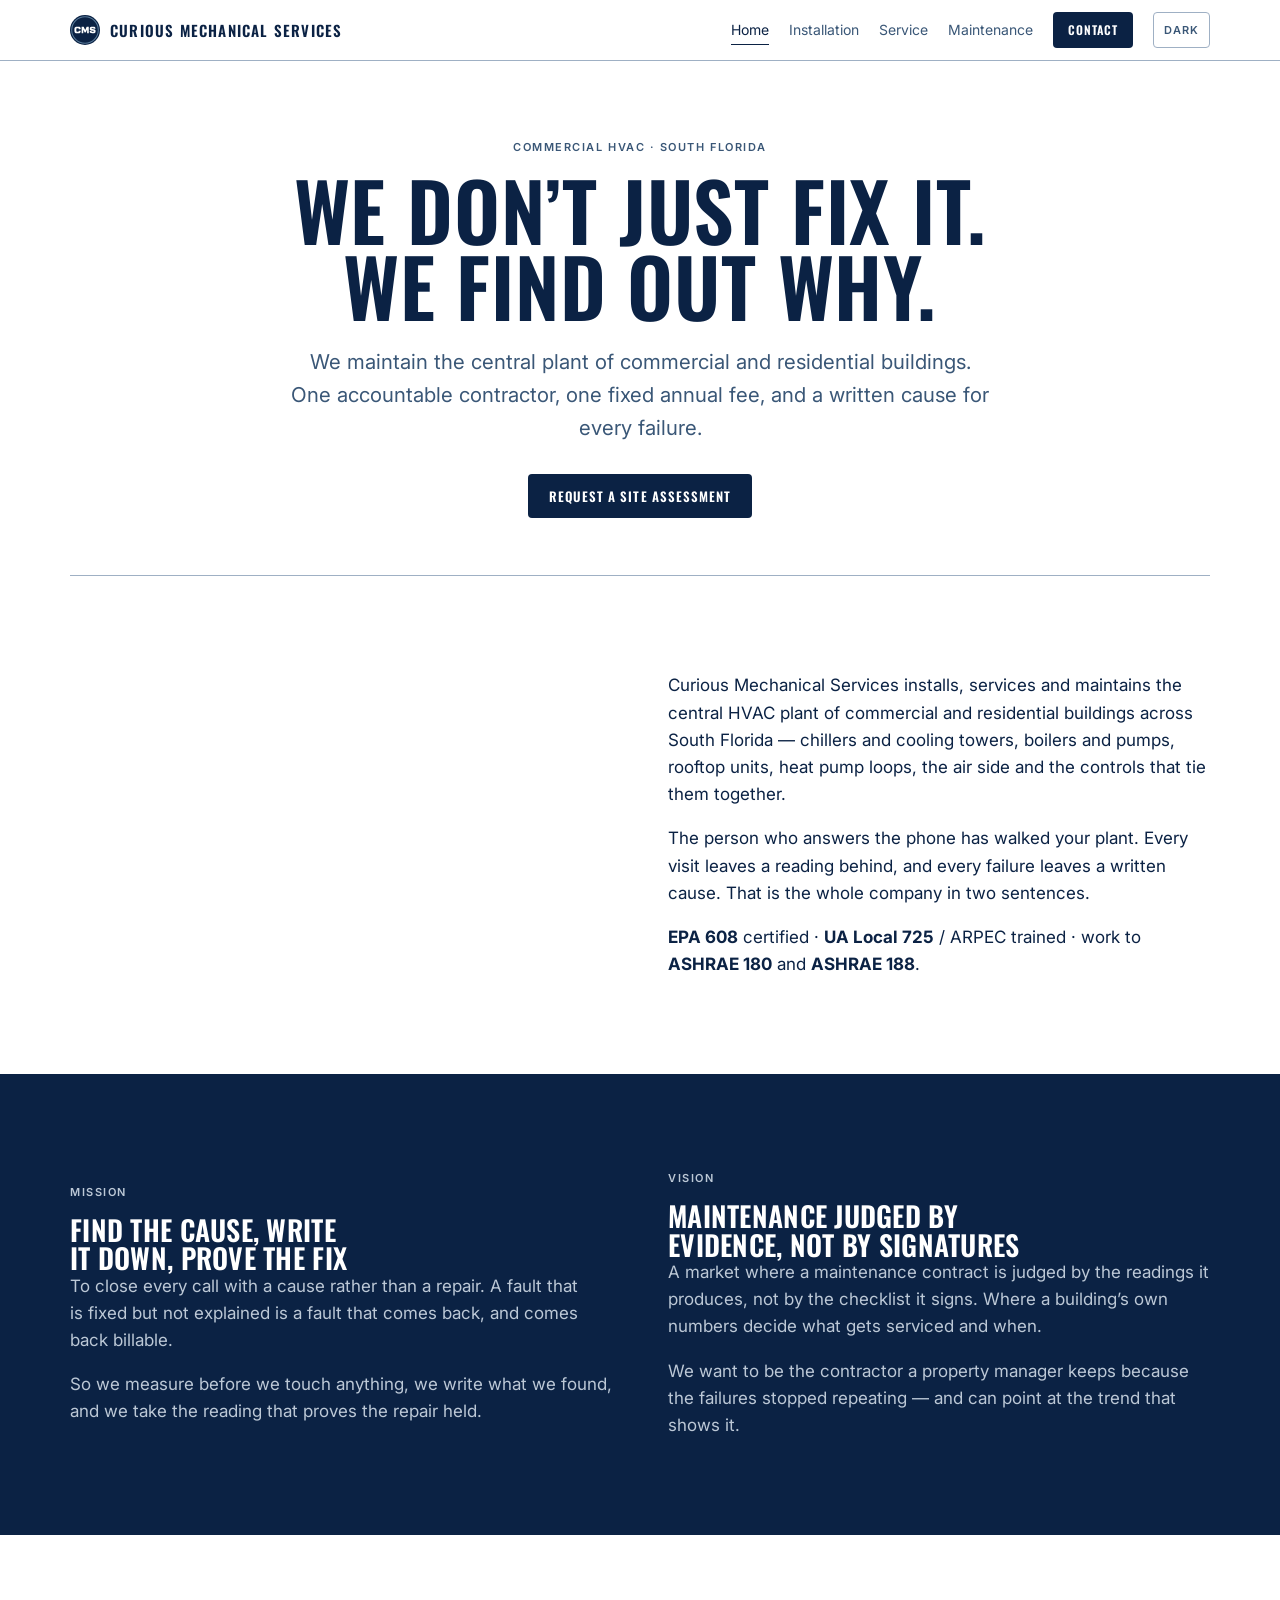
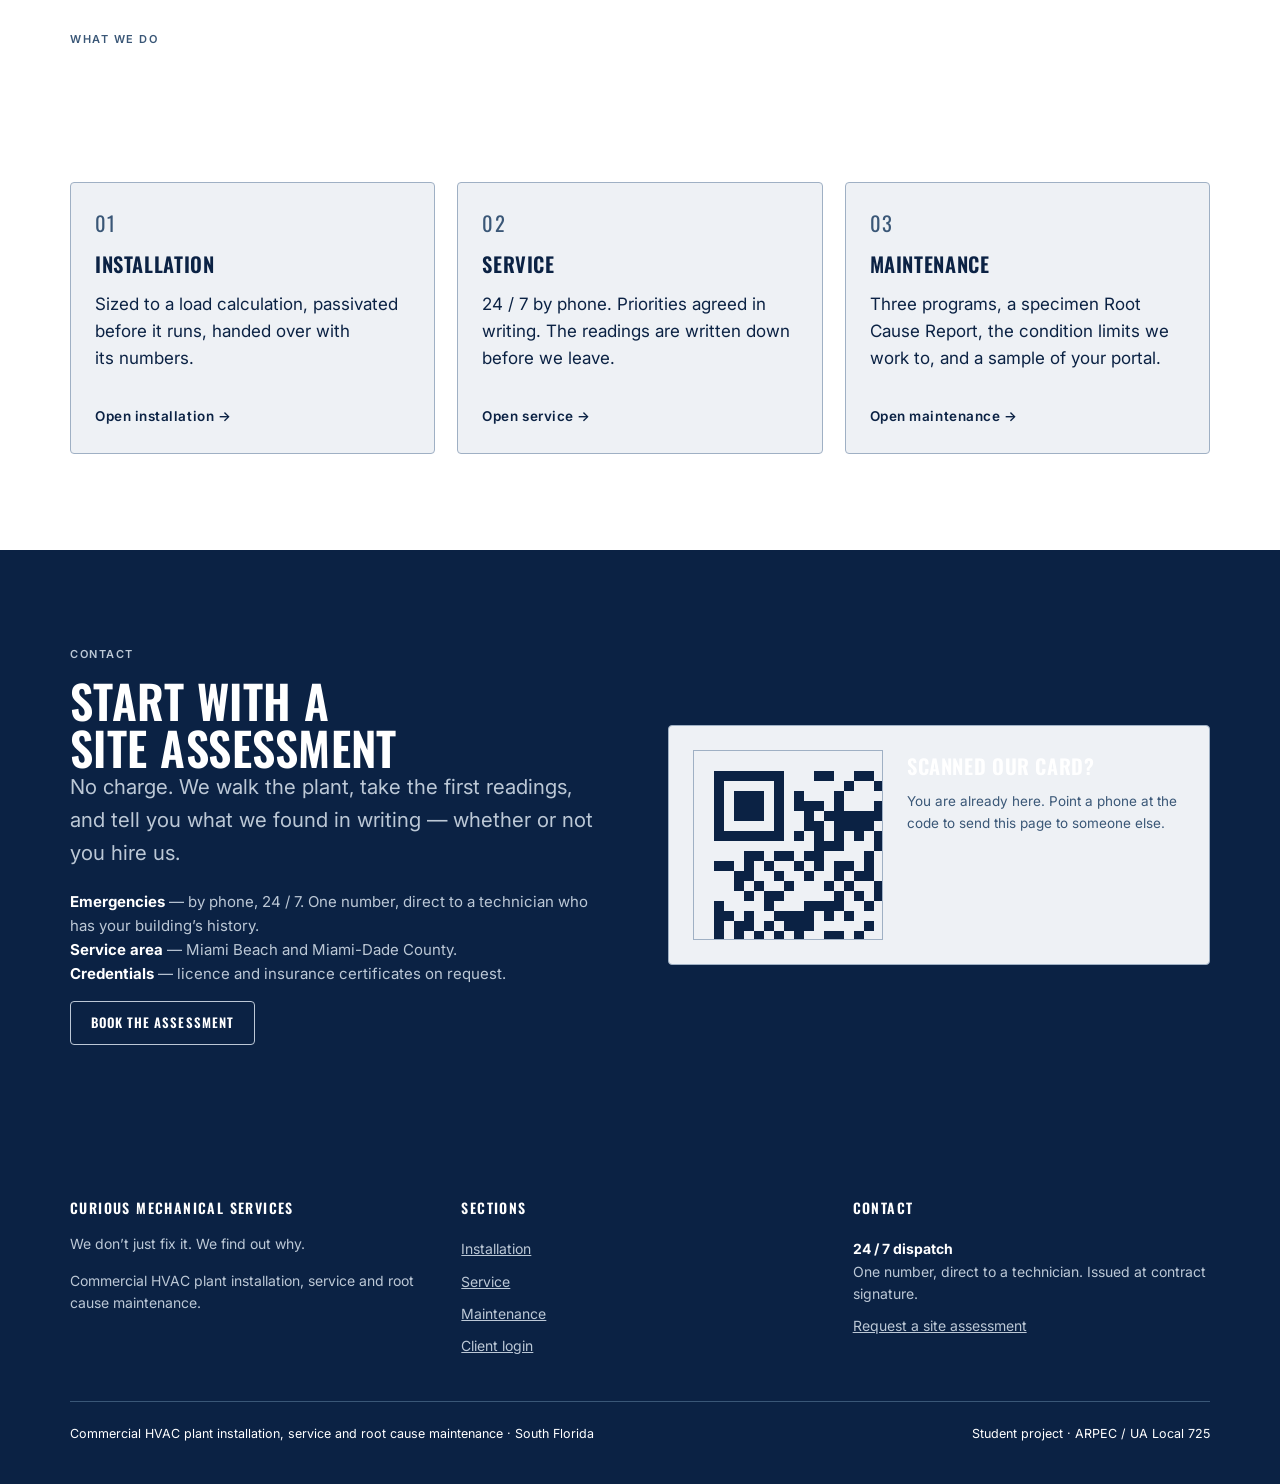
==== commit 1f9f67e3: "Split the site into four pages One continuous scroll made a visitor read everything to find the one " ====
--- a/index.html
+++ b/index.html
@@ -3,998 +3,168 @@
 <head>
 <meta charset="utf-8">
 <meta name="viewport" content="width=device-width, initial-scale=1">
-<title>Curious Mechanical Services — Commercial HVAC plant maintenance, South Florida</title>
-<meta name="description" content="Root cause HVAC plant maintenance for Miami Beach high-rises: cooling towers, boilers, pumps, life-safety fans. ASHRAE 180 schedule, ASHRAE 188 water management.">
+<title>Curious Mechanical Services — Commercial HVAC, South Florida</title>
+<meta name="description" content="Commercial HVAC plant installation, 24/7 service and root cause maintenance in South Florida. One accountable contractor and a written cause for every failure.">
+<link rel="canonical" href="https://juliocesarzamora0295-star.github.io/curious-mechanical/">
 <meta name="theme-color" content="#FFFFFF" media="(prefers-color-scheme: light)">
 <meta name="theme-color" content="#0B2244" media="(prefers-color-scheme: dark)">
 <meta property="og:type" content="website">
 <meta property="og:site_name" content="Curious Mechanical Services">
-<meta property="og:title" content="We don’t just fix it. We find out why.">
-<meta property="og:description" content="Commercial HVAC plant maintenance on an ASHRAE 180 schedule, with ASHRAE 188 water management. Every failure gets a documented root cause.">
-<link rel="canonical" href="https://juliocesarzamora0295-star.github.io/curious-mechanical/">
+<meta property="og:title" content="Curious Mechanical Services — Commercial HVAC, South Florida">
+<meta property="og:description" content="Commercial HVAC plant installation, 24/7 service and root cause maintenance in South Florida. One accountable contractor and a written cause for every failure.">
 <meta property="og:url" content="https://juliocesarzamora0295-star.github.io/curious-mechanical/">
 <meta property="og:image" content="https://juliocesarzamora0295-star.github.io/curious-mechanical/assets/og.png">
 <meta property="og:image:width" content="1200">
 <meta property="og:image:height" content="630">
-<meta property="og:image:alt" content="Diagnostic trendline: the report opens before the failure and closes when a new reading proves the fix.">
 <meta name="twitter:card" content="summary_large_image">
 <link rel="icon" href="assets/favicon-32.png" sizes="32x32">
 <link rel="apple-touch-icon" href="assets/favicon-180.png">
 <link rel="preconnect" href="https://fonts.googleapis.com">
 <link rel="preconnect" href="https://fonts.gstatic.com" crossorigin>
 <link rel="stylesheet" href="https://fonts.googleapis.com/css2?family=Inter:wght@400;500;600&family=Oswald:wght@500;600&display=swap">
-<style>
-/* ============================================================
-   1. TOKENS
-   Light and dark differ ONLY in color values.
-   Same DOM, same layout, nothing hidden in either mode.
-   ============================================================ */
-:root {
-  --navy:#0B2244; --steel:#597A99; --mist:#BCC8D6; --white:#FFFFFF;
-  --mist-25:#EEF1F5; --mist-55:#DAE1E8;
-  --navy-40:#3A5777; --navy-70:#223C5E; --navy-85:#172F51; --navy-90:#132B4C;
-
-  color-scheme: light;
-  --bg:var(--white); --bg-alt:var(--mist-25); --surface:var(--mist-25);
-  --ink:var(--navy); --ink-muted:var(--navy-40);
-  --line:#9FB0C4; --line-strong:var(--steel); --accent:var(--steel); --accent-ink:var(--navy-40);
-  --chart-line:var(--navy); --chart-band:var(--mist-55); --chart-soft:var(--steel);
-  --btn-bg:var(--navy); --btn-ink:var(--white); --btn2-line:var(--navy);
-  --badge-bg:var(--navy); --badge-ink:var(--white); --focus:var(--steel);
-  --band-bg:var(--navy); --band-ink:var(--white); --band-muted:var(--mist); --band-line:var(--navy-40);
-  --photo-filter:grayscale(.28) contrast(1.05) brightness(1);
-  --photo-cast-a:.06;
-
-  --font-display:"Oswald","Arial Narrow","Roboto Condensed",Impact,sans-serif;
-  --font-body:"Inter","Segoe UI",Roboto,"Helvetica Neue",Arial,sans-serif;
-  /* type scale */
-  --t0:10.5px; --t1:12px; --t2:13.5px; --t3:15px; --t4:17px;
-  --t5:clamp(18px,1.6vw,21px); --t6:clamp(22px,2.4vw,28px);
-  --t7:clamp(28px,4vw,46px); --t8:clamp(38px,6.6vw,80px);
-  /* spacing scale */
-  --s1:8px; --s2:16px; --s3:24px; --s4:40px; --s5:64px; --s6:96px;
-  --gutter:20px; --maxw:1180px; --radius:4px; --header-h:60px;
-}
-@media (prefers-color-scheme: dark) {
-  :root:not([data-theme="light"]) {
-    color-scheme: dark;
-    --bg:var(--navy); --bg-alt:#122B50; --surface:#16325C;
-    --ink:var(--white); --ink-muted:var(--mist);
-    --line:#4A688A; --line-strong:var(--steel); --accent:var(--steel); --accent-ink:var(--mist);
-    --chart-line:var(--mist); --chart-band:var(--navy-70); --chart-soft:var(--steel);
-    --btn-bg:var(--white); --btn-ink:var(--navy); --btn2-line:var(--mist);
-    --badge-bg:var(--white); --badge-ink:var(--navy); --focus:var(--mist);
-    --band-bg:#16325C; --band-ink:var(--white); --band-muted:var(--mist); --band-line:var(--navy-40);
-    --photo-filter:grayscale(.4) contrast(1.02) brightness(.8);
-    --photo-cast-a:.2;
-  }
-}
-:root[data-theme="dark"] {
-  color-scheme: dark;
-  --bg:var(--navy); --bg-alt:#122B50; --surface:#16325C;
-  --ink:var(--white); --ink-muted:var(--mist);
-  --line:#4A688A; --line-strong:var(--steel); --accent:var(--steel); --accent-ink:var(--mist);
-  --chart-line:var(--mist); --chart-band:var(--navy-70); --chart-soft:var(--steel);
-  --btn-bg:var(--white); --btn-ink:var(--navy); --btn2-line:var(--mist);
-  --badge-bg:var(--white); --badge-ink:var(--navy); --focus:var(--mist);
-  --band-bg:#16325C; --band-ink:var(--white); --band-muted:var(--mist); --band-line:var(--navy-40);
-  --photo-filter:grayscale(.4) contrast(1.02) brightness(.8);
-  --photo-cast-a:.2;
-}
-
-/* ============================================================
-   2. BASE
-   ============================================================ */
-*{box-sizing:border-box}
-html{-webkit-text-size-adjust:100%; scroll-behavior:smooth; scroll-padding-top:var(--header-h)}
-body{margin:0;background:var(--bg);color:var(--ink);font-family:var(--font-body);
-     font-size:17px;line-height:1.6;overflow-x:hidden}
-a{color:inherit}
-code{font-size:.9em;font-family:ui-monospace,Consolas,monospace}
-:focus-visible{outline:2px solid var(--focus);outline-offset:2px}
-.wrap{max-width:var(--maxw);margin:0 auto;padding:0 var(--gutter)}
-.rule{border:0;border-top:1px solid var(--line);margin:0}
-h1,h2,h3{font-family:var(--font-display);font-weight:600;letter-spacing:.01em;margin:0}
-h2{font-size:var(--t7);text-transform:uppercase;line-height:1.02}
-h3{font-size:var(--t5);text-transform:uppercase;letter-spacing:.03em}
-p{margin:0 0 1em}
-.eyebrow{font-size:11px;font-weight:600;letter-spacing:.14em;text-transform:uppercase;
-         color:var(--accent-ink);margin:0 0 14px}
-.lede{font-size:var(--t5);color:var(--ink-muted);max-width:62ch}
-.sect{padding:var(--s6) 0}
-.pending{font-size:10.5px;font-weight:600;letter-spacing:.08em;text-transform:uppercase;
-         color:var(--accent-ink);border:1px dashed var(--line-strong);border-radius:var(--radius);
-         padding:2px 7px;white-space:nowrap}
-
-/* ============================================================
-   3. HEADER
-   ============================================================ */
-.site{position:sticky;top:0;z-index:60;background:var(--bg);border-bottom:1px solid var(--line)}
-.site .wrap{height:var(--header-h);display:flex;align-items:center;gap:14px}
-.brand{display:flex;align-items:center;gap:10px;text-decoration:none;margin-right:auto}
-.brand img{width:30px;height:30px;display:block}
-.brand span{font-family:var(--font-display);font-size:15px;font-weight:600;
-            letter-spacing:.08em;text-transform:uppercase;white-space:nowrap}
-.brand .short{display:none}
-.nav{display:flex;align-items:center;gap:20px}
-.nav > a:not(.btn){font-size:14px;text-decoration:none;color:var(--ink-muted);white-space:nowrap;
-         position:relative;padding:4px 0}
-.nav > a:not(.btn)::after{content:"";position:absolute;left:0;right:100%;bottom:0;height:1.5px;
-                background:var(--ink);transition:right .28s ease}
-.nav > a:not(.btn):hover{color:var(--ink)} .nav > a:not(.btn):hover::after{right:0}
-.nav > a.on:not(.btn){color:var(--ink)} .nav > a.on:not(.btn)::after{right:0}
-.btn{display:inline-flex;align-items:center;justify-content:center;min-height:44px;padding:0 20px;
-     font-family:var(--font-display);font-size:13px;font-weight:600;letter-spacing:.08em;
-     text-transform:uppercase;border-radius:var(--radius);text-decoration:none;cursor:pointer;
-     border:1px solid transparent;box-shadow:none;transition:transform .15s ease,opacity .15s ease}
-.btn:active{transform:translateY(1px)}
-.btn-solid{background:var(--btn-bg);color:var(--btn-ink)}
-.btn-line{background:transparent;color:var(--ink);border-color:var(--btn2-line)}
-.btn-sm{min-height:36px;padding:0 14px;font-size:12px}
-.theme{min-height:36px;min-width:44px;padding:0 10px;background:transparent;color:var(--ink-muted);
-       border:1px solid var(--line);border-radius:var(--radius);font-family:var(--font-body);
-       font-size:11px;font-weight:600;letter-spacing:.1em;text-transform:uppercase;cursor:pointer}
-.burger{display:none;min-height:44px;min-width:44px;background:transparent;border:0;cursor:pointer;padding:10px}
-.burger i{display:block;height:1.5px;background:var(--ink);margin:5px 0;transition:transform .3s}
-.drawer{display:none;border-top:1px solid var(--line);background:var(--bg)}
-.drawer.open{display:block}
-.drawer a{display:block;padding:15px var(--gutter);text-decoration:none;
-          border-bottom:1px solid var(--line);font-family:var(--font-display);
-          letter-spacing:.06em;text-transform:uppercase;font-size:15px}
-
-/* ============================================================
-   4. SCROLL REVEAL + 3D TILT
-   ============================================================ */
-.rv{opacity:0;transform:translateY(26px);transition:opacity .7s cubic-bezier(.22,1,.36,1),
-    transform .7s cubic-bezier(.22,1,.36,1)}
-.rv.in{opacity:1;transform:none}
-.rv.d1{transition-delay:.08s} .rv.d2{transition-delay:.16s} .rv.d3{transition-delay:.24s}
-
-/* ============================================================
-   5. HERO + FIG.1
-   ============================================================ */
-.hero{padding:78px 0 40px;text-align:center}
-.hero h1{font-size:var(--t8);line-height:.96;text-transform:uppercase;margin:0 0 22px}
-.hero h1 .l{display:block}
-.hero .lede{margin:0 auto 30px;text-align:center;max-width:58ch}
-.plate{padding:30px 0 0}
-.figlabel{font-size:11px;font-weight:600;letter-spacing:.14em;text-transform:uppercase;
-          color:var(--accent-ink);margin:0 0 14px}
-figure{margin:0}
-.trend{display:block;width:100%;height:auto}
-.trend .axis{stroke:var(--line);stroke-width:1.5;fill:none}
-.trend .tick{stroke:var(--line);stroke-width:1.5}
-.trend .band{fill:var(--chart-band);stroke:var(--chart-soft);stroke-width:1;
-             stroke-dasharray:3 4;opacity:.9}
-.trend .limit{stroke:var(--chart-soft);fill:none}
-.trend .limit.action{stroke-width:1.8;stroke-dasharray:10 5}
-.trend .limit.alert{stroke-width:1.4;stroke-dasharray:3 5}
-.trend .proj{stroke:var(--chart-soft);stroke-width:1.5;stroke-dasharray:5 6;fill:none;opacity:.8}
-.trend .data{stroke:var(--chart-line);stroke-width:2.5;fill:none;stroke-linejoin:round;stroke-linecap:round;
-             stroke-dasharray:1000;stroke-dashoffset:1000;transition:stroke-dashoffset 1.6s cubic-bezier(.33,0,.15,1)}
-.trend.in .data{stroke-dashoffset:0}
-.trend .pt{fill:var(--chart-line)}
-.trend text{font-family:var(--font-body);font-size:13px;fill:var(--chart-soft)}
-.trend .lead{stroke:var(--badge-bg);stroke-width:1.2}
-.trend .cal rect,.trend .cal circle{fill:var(--badge-bg)}
-.trend .cal text{fill:var(--badge-ink);font-weight:600;font-size:12px;letter-spacing:.06em}
-.trend .cal{opacity:0;transition:opacity .45s ease 1.5s}
-.trend.in .cal{opacity:1}
-.trend .num{display:none}
-.trend .num circle{fill:var(--badge-bg);r:11}
-.trend .num text{fill:var(--badge-ink);font-weight:600;font-size:13px}
-h1,h2,h3,.plan .who,figcaption{text-wrap:balance}
-p,.lede,.steps p,.find dd,.card p{text-wrap:pretty}
-.steps p,.find dd,.card p,.split > div > p{max-width:68ch}
-figcaption{margin-top:16px;font-size:14px;font-style:italic;color:var(--ink-muted)}
-.legend{display:none;margin:18px 0 0;padding:0;list-style:none}
-.legend li{display:flex;align-items:flex-start;gap:10px;padding:9px 0;font-size:15px;
-           border-top:1px solid var(--line)}
-.legend b{flex:0 0 22px;height:22px;border-radius:50%;background:var(--badge-bg);color:var(--badge-ink);
-          font-size:12px;font-weight:600;display:inline-flex;align-items:center;justify-content:center}
-.legend .dots{flex:0 0 22px;margin-top:10px;border-top:2px dotted var(--chart-soft)}
-.legend em{font-style:normal;color:var(--ink-muted)}
-.proofs{margin-top:46px;border-top:1px solid var(--line);border-bottom:1px solid var(--line);
-        display:grid;grid-template-columns:repeat(3,1fr)}
-.proofs div{padding:26px 24px;text-align:center;border-left:1px solid var(--line)}
-.proofs div:first-child{border-left:0}
-.proofs b{display:block;font-family:var(--font-display);font-weight:600;
-          font-size:var(--t6);letter-spacing:.02em;font-variant-numeric:tabular-nums}
-.proofs small{display:block;margin-top:6px;font-size:10.5px;font-weight:600;letter-spacing:.1em;
-              text-transform:uppercase;color:var(--accent-ink)}
-
-/* ============================================================
-   6. PHOTOGRAPHY
-   ============================================================ */
-.photo{position:relative;display:block;overflow:hidden;border:1px solid var(--line);
-       background:var(--bg-alt)}
-.photo img{width:100%;height:100%;object-fit:cover;display:block;filter:var(--photo-filter);
-           transition:transform .9s cubic-bezier(.22,1,.36,1)}
-.photo::after{content:"";position:absolute;inset:0;pointer-events:none;background:var(--navy);
-              opacity:var(--photo-cast-a);mix-blend-mode:multiply}
-@media (hover:hover){ .photo:hover img{transform:scale(1.035)} }
-.photo.empty{background-image:repeating-linear-gradient(45deg,transparent 0 11px,var(--line) 11px 12px);
-             display:grid;place-items:center;padding:14px}
-.photo.empty::after{display:none}
-.photo.empty span{background:var(--bg);border:1px solid var(--line);padding:6px 11px;font-size:10.5px;
-                  font-weight:600;letter-spacing:.1em;text-transform:uppercase;color:var(--ink-muted);
-                  text-align:center}
-.r32{aspect-ratio:3/2} .r11{aspect-ratio:1/1} .r45{aspect-ratio:4/5} .r219{aspect-ratio:21/9}
-.src{font-size:10.5px;font-weight:600;letter-spacing:.1em;text-transform:uppercase;color:var(--accent-ink);
-     border:1px solid var(--line);border-radius:var(--radius);padding:3px 8px;white-space:nowrap}
-.cap{display:flex;flex-wrap:wrap;gap:10px;align-items:baseline;margin-top:12px}
-.cap p{margin:0;font-size:13.5px;color:var(--ink-muted);flex:1 1 240px}
-
-/* ============================================================
-   7. GENERIC LAYOUT PIECES
-   ============================================================ */
-.split{display:grid;grid-template-columns:1fr 1fr;gap:56px;align-items:center}
-.cols3{display:grid;grid-template-columns:repeat(3,1fr);gap:22px}
-.cols4{display:grid;grid-template-columns:repeat(4,1fr);gap:20px}
-.card{border:1px solid var(--line);border-radius:var(--radius);padding:24px;background:var(--surface)}
-.card{transition:border-color .2s ease}
-@media (hover:hover){ .card:hover{border-color:var(--line-strong)} }
-.card h3{margin-bottom:10px}
-.card p:last-child{margin-bottom:0}
-.steps{counter-reset:s;display:grid;gap:0;margin:34px 0 0;padding:0;list-style:none}
-.steps li{counter-increment:s;display:grid;grid-template-columns:64px 1fr;gap:20px;
-          padding:24px 0;border-top:1px solid var(--line)}
-.steps li::before{content:"0" counter(s);font-family:var(--font-display);font-size:26px;
-                  color:var(--accent-ink);letter-spacing:.04em}
-.steps b{display:block;font-family:var(--font-display);font-size:18px;text-transform:uppercase;
-         letter-spacing:.03em;margin-bottom:5px}
-.steps p{margin:0;color:var(--ink-muted);font-size:15.5px}
-.brands{display:grid;grid-template-columns:repeat(auto-fit,minmax(230px,1fr));
-        gap:var(--s2) var(--s3);margin-top:var(--s3);
-        border-top:1px solid var(--line);padding-top:var(--s3)}
-.brands div{padding:0}
-.brands b{display:block;font-size:var(--t0);font-weight:600;letter-spacing:.1em;
-          text-transform:uppercase;color:var(--accent-ink);margin-bottom:4px}
-.brands span{font-size:var(--t2);color:var(--ink)}
-.chips{display:flex;flex-wrap:wrap;gap:10px;margin-top:22px;padding:0;list-style:none}
-.chips li{border:1px solid var(--line);border-radius:var(--radius);padding:8px 13px;font-size:13px;
-          letter-spacing:.03em;color:var(--ink-muted)}
-.chips li b{color:var(--ink);font-weight:600}
-
-/* dark band section */
-.band{background:var(--band-bg);color:var(--band-ink)}
-.band{--accent-ink:var(--band-muted)}
-.band .eyebrow,.band .src{color:var(--band-muted)}
-.band .lede,.band p{color:var(--band-muted)}
-.band .card{background:transparent;border-color:var(--band-line)}
-.band .rule{border-color:var(--band-line)}
-.band .steps li{border-color:var(--band-line)}
-.band .btn-line{color:var(--band-ink);border-color:var(--band-muted)}
-.band .chips li{border-color:var(--band-line);color:var(--band-muted)}
-.band .chips li b{color:var(--band-ink)}
-
-/* ============================================================
-   9. PLANS
-   ============================================================ */
-.plans{display:grid;grid-template-columns:repeat(3,1fr);gap:0;margin-top:40px;
-       border:1px solid var(--line);border-radius:var(--radius);overflow:hidden}
-.plan{padding:28px 24px;border-left:1px solid var(--line);position:relative;background:var(--surface)}
-.plan:first-child{border-left:0}
-.plan.best{background:var(--bg-alt)}
-.plan .tag{position:absolute;top:0;right:0;background:var(--badge-bg);color:var(--badge-ink);
-           font-size:10px;font-weight:600;letter-spacing:.1em;text-transform:uppercase;padding:5px 10px}
-.plan h3{font-size:22px;margin-bottom:6px}
-.plan .who{font-size:14px;color:var(--ink-muted);min-height:4.2em;margin-bottom:16px}
-.plan .hrs{margin:0 0 var(--s1);font-size:var(--t1);color:var(--ink-muted)}
-.plan .hrs b{font-family:var(--font-display);font-size:var(--t5);color:var(--ink);
-             font-variant-numeric:tabular-nums;letter-spacing:.02em}
-.plan .price{font-family:var(--font-display);font-size:30px;letter-spacing:.02em;
-             padding-bottom:16px;border-bottom:1px solid var(--line);margin-bottom:16px}
-.plan ul{list-style:none;margin:0 0 22px;padding:0;font-size:14.5px}
-.plan li{padding:7px 0 7px 22px;position:relative;color:var(--ink-muted);border-top:1px solid var(--line)}
-.plan li:first-child{border-top:0}
-.plan li.yes::before{content:"";position:absolute;left:2px;top:14px;width:9px;height:5px;
-                     border-left:2px solid var(--ink);border-bottom:2px solid var(--ink);
-                     transform:rotate(-45deg)}
-.plan li.no{opacity:.45}
-.plan li.no::before{content:"";position:absolute;left:2px;top:16px;width:10px;height:1.5px;background:var(--ink-muted)}
-.plan li b{color:var(--ink);font-weight:600}
-.plan .btn{width:100%}
-
-/* ============================================================
-   10. SCHEDULER + PORTAL
-   ============================================================ */
-.tabs{display:flex;gap:0;border-bottom:1px solid var(--line);margin-top:48px;flex-wrap:wrap}
-.tab{appearance:none;background:transparent;border:0;border-bottom:2px solid transparent;
-     padding:14px 20px;font-family:var(--font-display);font-size:14px;letter-spacing:.06em;
-     text-transform:uppercase;color:var(--ink-muted);cursor:pointer}
-.tab[aria-selected="true"]{color:var(--ink);border-bottom-color:var(--ink)}
-.panel{padding-top:34px}
-.panel[hidden]{display:none}
-.form{display:grid;grid-template-columns:1fr 1fr;gap:18px;max-width:760px}
-.field{display:flex;flex-direction:column;gap:6px}
-.field.full{grid-column:1/-1}
-label{font-size:11px;font-weight:600;letter-spacing:.1em;text-transform:uppercase;color:var(--accent-ink)}
-input,select,textarea{font-family:var(--font-body);font-size:15px;color:var(--ink);
-  background:var(--bg);border:1px solid var(--line);border-radius:var(--radius);padding:11px 12px;
-  min-height:44px;width:100%}
-textarea{min-height:104px;resize:vertical}
-input:focus,select:focus,textarea:focus{border-color:var(--line-strong);outline:none}
-.ok{margin-top:24px;border:1px solid var(--line);border-left:3px solid var(--line-strong);
-    border-radius:var(--radius);padding:20px;max-width:760px}
-.ok b{font-family:var(--font-display);text-transform:uppercase;letter-spacing:.04em}
-.ok .tick{font-family:var(--font-display);font-size:24px;letter-spacing:.06em;
-          font-variant-numeric:tabular-nums;color:var(--ink);display:block;margin:8px 0}
-.err{color:var(--ink);border-left-color:var(--ink)}
-
-.login{max-width:430px;border:1px solid var(--line);border-radius:var(--radius);padding:28px}
-.login .field{margin-bottom:16px}
-.demo{margin-top:18px;font-size:13px;color:var(--ink-muted);border-top:1px solid var(--line);padding-top:16px}
-.demo code{background:var(--bg-alt);border:1px solid var(--line);border-radius:3px;padding:1px 6px;
-           color:var(--ink);font-weight:600}
-
-.acct{display:flex;flex-wrap:wrap;gap:16px;align-items:center;justify-content:space-between;
-      border:1px solid var(--line);border-radius:var(--radius);padding:20px 22px;margin-bottom:34px}
-.acct .who b{font-family:var(--font-display);font-size:20px;text-transform:uppercase;display:block;
-             letter-spacing:.03em}
-.acct .who span{font-size:13.5px;color:var(--ink-muted)}
-.kpis{display:flex;gap:26px;flex-wrap:wrap}
-.kpis div b{display:block;font-family:var(--font-display);font-size:22px;font-variant-numeric:tabular-nums}
-.kpis div small{font-size:10px;font-weight:600;letter-spacing:.09em;text-transform:uppercase;color:var(--accent-ink)}
-
-.tblwrap{overflow-x:auto;border:1px solid var(--line);border-radius:var(--radius)}
-table{border-collapse:collapse;width:100%;min-width:720px;font-size:14px}
-caption{text-align:left;padding:16px 18px;font-size:11px;font-weight:600;letter-spacing:.12em;
-        text-transform:uppercase;color:var(--accent-ink);border-bottom:1px solid var(--line)}
-th,td{padding:11px 12px;text-align:left;border-top:1px solid var(--line);vertical-align:top}
-thead th{font-size:10.5px;font-weight:600;letter-spacing:.09em;text-transform:uppercase;
-         color:var(--accent-ink);border-top:0;white-space:nowrap}
-tbody th{font-weight:500;color:var(--ink);white-space:nowrap}
-.cal td{text-align:center;padding:9px 4px;font-variant-numeric:tabular-nums}
-.cal thead th{text-align:center}
-.cal tbody th{text-align:left;min-width:230px}
-.dot{display:inline-block;width:9px;height:9px;border-radius:50%;background:var(--badge-bg)}
-.dot.r{background:transparent;border:1.5px solid var(--badge-bg)}
-.dot.o{background:transparent;border:1.5px solid var(--line);opacity:.5}
-#limits tbody tr{cursor:pointer;transition:background .15s ease}
-#limits tbody tr:hover{background:var(--bg-alt)}
-#limits tbody tr.on{background:var(--bg-alt)}
-#limits tbody tr.on th{box-shadow:inset 3px 0 0 var(--ink)}
-#limits th{min-width:200px}
-.callout-row td{color:var(--ink-muted)}
-.sev{font-size:10px;font-weight:600;letter-spacing:.09em;text-transform:uppercase;
-     border:1px solid var(--line-strong);border-radius:var(--radius);padding:2px 7px;white-space:nowrap}
-.sev.hi{background:var(--badge-bg);color:var(--badge-ink);border-color:var(--badge-bg)}
-.legend-key{display:flex;gap:20px;flex-wrap:wrap;margin-top:14px;font-size:13px;color:var(--ink-muted)}
-.legend-key span{display:inline-flex;align-items:center;gap:7px}
-
-.find{border:1px solid var(--line);border-radius:var(--radius);padding:var(--s3);
-      margin-bottom:var(--s2);background:var(--surface)}
-.find header{display:flex;flex-wrap:wrap;gap:10px;align-items:center;margin-bottom:12px}
-.find header h4{margin:0;font-family:var(--font-display);font-weight:600;font-size:var(--t5);
-                text-transform:uppercase;letter-spacing:.03em}
-.find dl{display:grid;grid-template-columns:130px 1fr;gap:8px 18px;margin:0;font-size:14.5px}
-.find dt{font-size:10.5px;font-weight:600;letter-spacing:.09em;text-transform:uppercase;
-         color:var(--accent-ink);padding-top:3px}
-.find dd{margin:0;color:var(--ink-muted)}
-
-/* ============================================================
-   11. TEAM + FOOTER
-   ============================================================ */
-.qr{display:flex;gap:var(--s3);align-items:flex-start;border:1px solid var(--line);
-    border-radius:var(--radius);padding:var(--s3);background:var(--surface)}
-.qr-code{flex:0 0 190px}
-.qr-code svg,.qr-code img{display:block;width:100%;height:auto;border:1px solid var(--line)}
-.qr-txt h3{margin-bottom:var(--s1)}
-.qr-txt p{font-size:var(--t2);color:var(--ink-muted)}
-@media (max-width:700px){.qr{flex-direction:column}.qr-code{flex:0 0 auto;max-width:220px}}
-.qa details{border-top:1px solid var(--line)}
-.qa details:last-child{border-bottom:1px solid var(--line)}
-.qa summary{cursor:pointer;padding:var(--s2) 0;font-family:var(--font-display);
-            font-size:var(--t4);letter-spacing:.02em;list-style:none}
-.qa summary::-webkit-details-marker{display:none}
-.qa summary::after{content:"+";float:right;color:var(--accent-ink);font-weight:400}
-.qa details[open] summary::after{content:"\−"}
-.qa details p{max-width:76ch;color:var(--ink-muted);margin:0 0 var(--s2);font-size:var(--t3)}
-.team figcaption{font-style:normal;font-size:14px;margin-top:10px}
-.team b{display:block;font-family:var(--font-display);letter-spacing:.04em;color:var(--ink);font-size:16px}
-.team span{color:var(--ink-muted);font-size:13.5px}
-.foot{background:var(--band-bg);color:var(--band-ink);padding:56px 0 40px}
-.foot a{color:var(--band-muted)}
-.foot .cols3{gap:34px}
-.foot h3{font-size:14px;letter-spacing:.1em;margin-bottom:14px;color:var(--band-ink)}
-.foot p,.foot li{color:var(--band-muted);font-size:14px}
-.foot ul{list-style:none;margin:0;padding:0}
-.foot li{padding:5px 0}
-.foot .bottom{border-top:1px solid var(--band-line);margin-top:38px;padding-top:22px;
-              font-size:12.5px;display:flex;flex-wrap:wrap;gap:12px;justify-content:space-between}
-
-/* ============================================================
-   12. RESPONSIVE — layout only, never color
-   ============================================================ */
-@media (max-width:1000px){
-  .split{grid-template-columns:1fr;gap:34px}
-  .cols4{grid-template-columns:1fr 1fr}
-  .plans{grid-template-columns:1fr}
-  .plan{border-left:0;border-top:1px solid var(--line)}
-  .plan:first-child{border-top:0}
-}
-@media (max-width:900px){
-  .nav > a:not(.btn){display:none}
-  .nav .btn{display:none}
-  .burger{display:block}
-  .brand .long{display:none} .brand .short{display:inline}
-  .cols3{grid-template-columns:1fr}
-  .sect{padding:var(--s5) 0}
-}
-@media (max-width:700px){
-  :root{--gutter:16px}
-  /* brand + CTA + theme + burger does not fit at 390px, and losing the
-     burger loses the whole menu. The hero CTA is one scroll away. */
-  .nav .btn{display:none}
-  .nav{gap:8px}
-  .brand span{font-size:13px}
-  body{font-size:16px}
-  .hero{padding:44px 0 26px}
-  .hero .btn{width:100%}
-  .trend .cal{display:none}
-  .trend .num{display:block}
-  .trend .num circle{r:30}
-  .trend .num text{font-size:38px}
-  .trend text{font-size:36px}
-  .trend .projlabel{display:none}
-  .legend{display:block}
-  .proofs{grid-template-columns:1fr}
-  .proofs div{text-align:left;border-left:0;border-top:1px solid var(--line)}
-  .proofs div:first-child{border-top:0}
-  .cols4{grid-template-columns:1fr}
-  .form{grid-template-columns:1fr}
-  .find dl{grid-template-columns:1fr;gap:2px 0}
-  .find dt{padding-top:10px}
-  .steps li{grid-template-columns:44px 1fr;gap:14px}
-}
-@media (prefers-reduced-motion:reduce){
-  html{scroll-behavior:auto}
-  .rv{opacity:1;transform:none;transition:none}
-  .trend .data{stroke-dasharray:none;stroke-dashoffset:0;transition:none}
-  .trend .cal{opacity:1;transition:none}
-  .photo img{transition:none}
-}
-</style>
+<link rel="stylesheet" href="assets/site.css">
 <noscript><style>.rv{opacity:1!important;transform:none!important}</style></noscript>
-<script type="application/ld+json">
-{"@context":"https://schema.org","@graph":[
- {"@type":"HVACBusiness","@id":"https://juliocesarzamora0295-star.github.io/curious-mechanical/#org","name":"Curious Mechanical Services","alternateName":"CMS",
-  "slogan":"We don\u2019t just fix it. We find out why.","logo":"https://juliocesarzamora0295-star.github.io/curious-mechanical/assets/logo-icon.svg","url":"https://juliocesarzamora0295-star.github.io/curious-mechanical/",
-  "description":"Commercial HVAC plant installation, 24/7 service and root cause maintenance for residential high-rises.",
-  "areaServed":[{"@type":"City","name":"Miami Beach"},{"@type":"AdministrativeArea","name":"Miami-Dade County"}],
-  "knowsAbout":["Cooling tower water management","ASHRAE 188 Legionella water management plan",
-   "ASHRAE 180 inspection and maintenance","Water-source heat pumps","Condenser water systems",
-   "Gas-fired hot water boilers","VFD skip frequencies","FFT vibration analysis",
-   "Infrared thermography","Life-safety and smoke control fans"],
-  "hasCredential":[{"@type":"EducationalOccupationalCredential","credentialCategory":"certification","name":"EPA Section 608"}]},
- {"@type":"Service","@id":"https://juliocesarzamora0295-star.github.io/curious-mechanical/#core","name":"Curious Core","serviceType":"Central HVAC plant maintenance",
-  "provider":{"@id":"https://juliocesarzamora0295-star.github.io/curious-mechanical/#org"},
-  "description":"A scheduled maintenance program written for the equipment you have, on an ASHRAE 180 task schedule, with every reading recorded and a written report after every failure."},
- {"@type":"Service","@id":"https://juliocesarzamora0295-star.github.io/curious-mechanical/#guardian","name":"Curious Guardian","serviceType":"Central plant plus common-area heat pump maintenance",
-  "provider":{"@id":"https://juliocesarzamora0295-star.github.io/curious-mechanical/#org"},
-  "description":"Curious Core plus a full Root Cause Report on every failure, a QR tag and service history on every unit, seasonal changeover and priority response."},
- {"@type":"Service","@id":"https://juliocesarzamora0295-star.github.io/curious-mechanical/#rootcause","name":"Curious Root Cause","serviceType":"Predictive HVAC plant maintenance",
-  "provider":{"@id":"https://juliocesarzamora0295-star.github.io/curious-mechanical/#org"},
-  "description":"Curious Guardian plus semiannual vibration analysis on rotating equipment, annual infrared thermography, drive and VFD tuning, and a monthly failure trend report."}
-]}
-</script>
 </head>
 <body>
 
 <header class="site">
   <div class="wrap">
-    <a class="brand" href="#top">
+    <a class="brand" href="index.html">
       <img src="assets/logo-icon.svg" alt="" width="30" height="30">
       <span class="long">Curious Mechanical Services</span>
       <span class="short">Curious Mechanical</span>
     </a>
     <nav class="nav">
-      <a href="#installation">Installation</a>
-      <a href="#service">Service</a>
-      <a href="#maintenance">Maintenance</a>
-      <a href="#why">Approach</a>
-      <a href="#company">Company</a>
-      <a href="#contact">Contact</a>
-      <a href="#portal">Client login</a>
-      <a class="btn btn-solid btn-sm" href="#schedule">Request a site assessment</a>
+      <a href="index.html" aria-current="page">Home</a>
+      <a href="installation.html">Installation</a>
+      <a href="service.html">Service</a>
+      <a href="maintenance.html">Maintenance</a>
+      <a class="btn btn-solid btn-sm" href="index.html#contact">Contact</a>
       <button class="theme" id="theme" type="button" aria-label="Switch color theme">Dark</button>
       <button class="burger" id="burger" type="button" aria-label="Open menu" aria-expanded="false"><i></i><i></i><i></i></button>
     </nav>
   </div>
   <div class="drawer" id="drawer">
-    <a href="#installation">Installation</a>
-    <a href="#service">Service</a>
-    <a href="#maintenance">Maintenance</a>
-    <a href="#company">Company</a>
-    <a href="#contact">Contact</a>
-    <a href="#portal">Client login</a>
+    <a href="index.html">Home</a>
+    <a href="installation.html">Installation</a>
+    <a href="service.html">Service</a>
+    <a href="maintenance.html">Maintenance</a>
+    <a href="index.html#contact">Contact</a>
   </div>
 </header>
 
 <main id="top">
 
-  <!-- ======================= HERO ======================= -->
   <section class="hero">
     <div class="wrap">
-      <p class="eyebrow rv">HVAC plant maintenance / Root cause analysis</p>
-      <h1 class="rv d1"><span class="l">We don't just fix it.</span><span class="l">We find out why.</span></h1>
-      <p class="lede rv d2">We maintain the central plant of residential high-rises. One accountable
-        contractor, one fixed annual fee, and a written cause for every failure — so the same
-        problem does not come back and bill you twice. Water program to ASHRAE 188, task
-        schedule to ASHRAE 180.</p>
-      <p class="rv d3"><a class="btn btn-solid" href="#schedule">Request a site assessment</a></p>
+      <p class="eyebrow rv">Commercial HVAC &middot; South Florida</p>
+      <h1 class="rv d1"><span class="l">We don&rsquo;t just fix it.</span><span class="l">We find out why.</span></h1>
+      <p class="lede rv d2">We maintain the central plant of commercial and residential buildings.
+        One accountable contractor, one fixed annual fee, and a written cause for every failure.</p>
+      <p class="rv d3"><a class="btn btn-solid" href="#contact">Request a site assessment</a></p>
     </div>
   </section>
 
   <div class="wrap"><hr class="rule"></div>
 
-  <!-- ======================= FIG 1 ======================= -->
-  <section class="plate">
-    <div class="wrap">
-      <p class="figlabel rv">Fig. 1 — Diagnostic trendline vs. corrective action</p>
-      <figure>
-        <svg class="trend" viewBox="0 0 1000 420" role="img"
-             aria-label="Plate heat exchanger approach temperature, visit by visit. The readings sit inside the band of the machine’s own start-up readings, then climb over several visits and cross the alert limit. A Root Cause Report opens at that crossing. The fix follows, the readings fall back into the baseline band, and a later reading verifies the fix, so the action limit is never reached. A dotted line shows where the trend would have gone with no action, crossing the action limit a few visits later.">
-          <rect class="band" x="60" y="280" width="900" height="50"></rect>
-          <text x="68" y="273">BASELINE BAND — ±2σ</text>
-
-          <line class="limit action" x1="60" y1="150" x2="960" y2="150"></line>
-          <text x="68" y="143">ACTION LIMIT — repair or stop now</text>
-          <line class="limit alert" x1="60" y1="210" x2="960" y2="210"></line>
-          <text x="68" y="203">ALERT LIMIT — open a report</text>
-
-          <path class="axis" d="M60 40 L60 360 L975 360"></path>
-          <g class="tick">
-            <line x1="138" y1="360" x2="138" y2="366"></line><line x1="295" y1="360" x2="295" y2="366"></line>
-            <line x1="451" y1="360" x2="451" y2="366"></line><line x1="608" y1="360" x2="608" y2="366"></line>
-            <line x1="764" y1="360" x2="764" y2="366"></line><line x1="921" y1="360" x2="921" y2="366"></line>
-          </g>
-          <text x="60" y="28" id="trend-y">HX approach, °F</text>
-          <text x="517" y="400" text-anchor="middle">Visit date</text>
-
-          <path class="proj" d="M530 206 L956 58"></path>
-          <text class="projlabel" x="954" y="50" text-anchor="end">Projected, if no action</text>
-
-          <polyline class="data" pathLength="1000" points="60,308 99,302 138,311 177,305 217,299 256,309 295,303 334,297 373,288 412,272 451,252 490,232 530,206 569,196 608,232 647,272 686,300 725,305 764,299 804,307 843,301 882,309 921,303 960,306"></polyline>
-          <g class="pt"><rect x="57" y="305" width="6" height="6"></rect><rect x="96" y="299" width="6" height="6"></rect><rect x="135" y="308" width="6" height="6"></rect><rect x="174" y="302" width="6" height="6"></rect><rect x="214" y="296" width="6" height="6"></rect><rect x="253" y="306" width="6" height="6"></rect><rect x="292" y="300" width="6" height="6"></rect><rect x="331" y="294" width="6" height="6"></rect><rect x="370" y="285" width="6" height="6"></rect><rect x="409" y="269" width="6" height="6"></rect><rect x="448" y="249" width="6" height="6"></rect><rect x="487" y="229" width="6" height="6"></rect><rect x="527" y="203" width="6" height="6"></rect><rect x="566" y="193" width="6" height="6"></rect><rect x="605" y="229" width="6" height="6"></rect><rect x="644" y="269" width="6" height="6"></rect><rect x="683" y="297" width="6" height="6"></rect><rect x="722" y="302" width="6" height="6"></rect><rect x="761" y="296" width="6" height="6"></rect><rect x="801" y="304" width="6" height="6"></rect><rect x="840" y="298" width="6" height="6"></rect><rect x="879" y="306" width="6" height="6"></rect><rect x="918" y="300" width="6" height="6"></rect><rect x="957" y="303" width="6" height="6"></rect></g>
-
-          <g class="cal">
-            <line class="lead" x1="471" y1="138" x2="527" y2="200"></line>
-            <rect x="396" y="110" width="150" height="28" rx="3"></rect>
-            <text x="471" y="129" text-anchor="middle">REPORT OPENS</text>
-            <circle cx="530" cy="206" r="5.5"></circle>
-
-            <line class="lead" x1="648" y1="219" x2="614" y2="229"></line>
-            <rect x="636" y="193" width="54" height="26" rx="3"></rect>
-            <text x="663" y="211" text-anchor="middle">FIX</text>
-
-            <line class="lead" x1="725" y1="276" x2="725" y2="299"></line>
-            <rect x="683" y="248" width="84" height="26" rx="3"></rect>
-            <text x="725" y="266" text-anchor="middle">VERIFIED</text>
-          </g>
-
-          <g class="num">
-            <circle cx="530" cy="206" r="11"></circle><text x="530" y="219" text-anchor="middle">1</text>
-            <circle cx="608" cy="232" r="11"></circle><text x="608" y="245" text-anchor="middle">2</text>
-            <circle cx="725" cy="305" r="11"></circle><text x="725" y="318" text-anchor="middle">3</text>
-          </g>
-        </svg>
-        <ul class="legend">
-          <li><b>1</b><span>Report opens <em>— at the alert limit</em></span></li>
-          <li><b>2</b><span>Fix <em>— root cause corrected</em></span></li>
-          <li><b>3</b><span>Verified <em>— a new reading proves it</em></span></li>
-          <li><span class="dots"></span><span>Projected, <em>if no action</em></span></li>
-        </ul>
-        <figcaption id="trend-cap">What we sell, in one picture: the report opens at the alert limit, so the action
-          limit is never reached — and it closes when a new reading proves the fix. Two
-          unacceptable inspections in a row force a documented review (ASHRAE/ACCA 180-2018
-          §4.5.3). Shape of a real case; illustration, not measured data.</figcaption>
-      </figure>
-      <div class="proofs rv">
-        <div><b>ASHRAE 180</b><small>Inspection &amp; maintenance basis</small></div>
-        <div><b>ASHRAE 188</b><small>Legionella water management</small></div>
-        <div><b>EPA 608</b><small>Certified technicians</small></div>
-      </div>
-    </div>
-  </section>
-
-  <!-- ======================= INSTALLATION ======================= -->
-  <section class="sect" id="installation">
-    <div class="wrap">
-      <p class="eyebrow rv">01 &mdash; Installation</p>
-      <h2 class="rv">Installed so it can be maintained</h2>
-      <p class="lede rv d1">Most maintenance problems are installation problems nobody wrote down.</p>
-
-      <div class="split" style="margin-top:var(--s4);align-items:start">
-      <ol class="steps rv" style="margin-top:0">
-        <li><div><b>Load calculation first</b><p>Manual&nbsp;N and Manual&nbsp;CS before anything is
-          ordered. Never what the truck had.</p></div></li>
-        <li><div><b>Coordinated before a pipe is cut</b><p>Routing, clearances, service access and
-          hangers agreed with the other trades.</p></div></li>
-        <li><div><b>Passivated before it runs</b><p>Hydrostatic test, flush, chemical clean,
-          neutralize, passivate. Then balanced, with an independent TAB report.</p></div></li>
-        <li><div><b>Handed over with its numbers</b><p>As-builts, equipment IDs, QR tags and
-          start-up readings. The building owns the data, not us.</p></div></li>
-      </ol>
-      <figure class="rv d1">
-        <div class="photo r32"><img src="assets/photos/install-wide.jpg" alt="A split-case pump on a housekeeping pad with isolation valves, gauges and flexible connectors." width="1024" height="682" loading="lazy"></div>
-        <div class="cap"><span class="src">stock</span><p>Isolation each side, gauges where you can read them, everything reachable. Installed to be serviced.</p></div>
-      </figure>
-      </div>
-
-      <h3 class="rv" style="margin:var(--s5) 0 var(--s1)">Brands we install and service</h3>
-      <p class="rv" style="max-width:58ch;color:var(--ink-muted);font-size:var(--t3)">We are not
-        tied to one manufacturer. We specify what the load calculation asks for, and we service
-        what is already in your building.</p>
-      <div class="brands rv d1">
-        <div><b>Chillers &amp; plant</b><span>Carrier &middot; Trane &middot; York &middot; Daikin Applied &middot; Multistack</span></div>
-        <div><b>Cooling towers</b><span>BAC &middot; EVAPCO &middot; Marley &middot; Delta</span></div>
-        <div><b>Boilers</b><span>Lochinvar &middot; AERCO &middot; Weil-McLain &middot; Raypak</span></div>
-        <div><b>Pumps</b><span>Grundfos &middot; Armstrong &middot; Bell &amp; Gossett &middot; Taco</span></div>
-        <div><b>Heat exchangers</b><span>Alfa Laval &middot; Danfoss &middot; API &middot; Bell &amp; Gossett</span></div>
-        <div><b>Water-source heat pumps</b><span>ClimateMaster &middot; Carrier &middot; Trane &middot; Daikin</span></div>
-        <div><b>Drives &amp; controls</b><span>ABB &middot; Danfoss &middot; Johnson Controls &middot; Honeywell &middot; Siemens</span></div>
-        <div><b>Split &amp; VRF</b><span>Mitsubishi Electric &middot; Daikin &middot; LG &middot; Fujitsu &middot; Lennox</span></div>
-        <div><b>Rooftop &amp; DOAS</b><span>AAON &middot; Petra &middot; Carrier &middot; Trane</span></div>
-        <div><b>Water treatment</b><span>ChemTreat &middot; Chem-Aqua &middot; Nalco Water</span></div>
-      </div>
-
-    </div>
-  </section>
-
-  <!-- ======================= SERVICE ======================= -->
-  <section class="sect band" id="service">
-    <div class="wrap">
-      <p class="eyebrow rv">02 &mdash; Service</p>
-      <h2 class="rv">24 / 7, and the readings are written down before we leave</h2>
-      <p class="lede rv d1">A plant does not fail at ten on a Tuesday. One number reaches a
-        technician who already knows your building.</p>
-
-      <div class="cols3" style="margin-top:var(--s4)">
-        <div class="card rv"><h3>Emergency</h3>
-          <p>Cooling or heating lost to common areas, life-safety equipment out of service, tower
-            or pump down, a leak, loop temperature out of range.</p></div>
-        <div class="card rv d1"><h3>Urgent</h3>
-          <p>One unit down, a resident complaint with a measurable cause, an alarm that has not
-            yet become an outage.</p></div>
-        <div class="card rv d2"><h3>Routine</h3>
-          <p>Scheduled work, repairs found during a visit, follow-ups that verify the last fix
-            held.</p></div>
-      </div>
-
-      <div class="split" style="margin-top:var(--s4)">
+  <section class="sect" id="about">
+    <div class="wrap">
+      <div class="split">
         <div class="rv">
-          <p style="font-size:var(--t3)">Emergencies reach us by phone, never a web form. Response
-            times are agreed with you in writing before signature &mdash; we will not print a number
-            here that we have not staffed.</p>
-          <p style="margin-bottom:0"><a class="btn btn-line" href="#schedule">Request a site assessment</a></p>
-        </div>
-        <figure class="rv d1">
-          <div class="photo r32"><img src="assets/photos/service-night.jpg" alt="A large mechanical plant room with colour-coded headers, pumps and a clear floor." width="1024" height="682" loading="lazy"></div>
-          <div class="cap"><span class="src">stock</span><p>Colour-coded headers, labelled valves, a clear floor. A plant room you can work in at two in the morning.</p></div>
-        </figure>
-      </div>
-    </div>
-  </section>
-
-  <!-- ======================= MAINTENANCE ======================= -->
-  <section class="sect" id="maintenance">
-    <div class="wrap">
-      <p class="eyebrow rv">03 &mdash; Maintenance</p>
-      <h2 class="rv">The part that decides what the other two cost</h2>
-      <p class="lede rv d1">Installation happens once. Service happens when it is already too late.</p>
-
-      <div class="split" style="margin-top:var(--s4)">
-        <figure class="rv">
-          <div class="photo r32"><img src="assets/photos/maint-tower.jpg" alt="A bank of induced-draft cooling towers on a building roof, with fan cowls, louvred sides and access ladders." width="1800" height="1200" loading="lazy"></div>
-          <div class="cap"><span class="src">stock</span><p>Where the building&rsquo;s heat actually leaves &mdash; and where the water program is won or lost.</p></div>
-        </figure>
+          <p class="eyebrow">Who we are</p>
+          <h2>Technicians, not a call centre</h2>
+        </div>
         <div class="rv d1">
-          <h3>One loop, one cause</h3>
-          <p style="color:var(--ink-muted)">A condenser water loop serves the whole building, and
-            the common-area equipment is a small fraction of what hangs on it. Every private unit
-            sits on the same water.</p>
-          <p style="color:var(--ink-muted)">So when an owner&rsquo;s own contractor replaces a part
-            and the same fault returns a month later, the cause is usually not inside the unit. It
-            is in the plant, and nobody was watching it.</p>
-          <p style="font-size:var(--t2);color:var(--ink-muted);margin-bottom:0">We do not work
-            inside private units. Our loop work stops at the branch valve.</p>
-        </div>
-      </div>
-
-      <h3 class="rv" style="margin:var(--s5) 0 var(--s1)">What you actually receive</h3>
-      <p class="rv" style="max-width:62ch;color:var(--ink-muted);font-size:var(--t3)">A signed
-        checklist says a task was performed. This says what failed, why, and how it gets closed.
-        One specimen &mdash; two more are in the sample portal.</p>
-      <div id="open-findings" class="rv d1"></div>
-      <p class="rv" style="font-size:var(--t2);color:var(--ink-muted)"><a href="#portal" id="to-portal">See the other two in the sample portal</a>.</p>
-
-      <h3 class="rv" style="margin:var(--s5) 0 var(--s1)">The first 90 days, if you switch</h3>
-      <ol class="steps rv d1">
-        <li><div><b>Week 1 &mdash; Handover audit</b><p>Every unit in scope photographed, tagged and
-          read. Nothing assumed from the last contractor&rsquo;s records.</p></div></li>
-        <li><div><b>Weeks 2&ndash;4 &mdash; Water program reset</b><p>Sample first, restore a residual
-          online, then clean. Verified by independent laboratory test.</p></div></li>
-        <li><div><b>Weeks 4&ndash;8 &mdash; Baseline band</b><p>Enough readings to know what normal
-          looks like for your machines, not for the catalogue.</p></div></li>
-        <li><div><b>Week 12 &mdash; First quarterly report</b><p>Findings opened, findings closed, and
-          the reading that proves each fix.</p></div></li>
-      </ol>
-
-      <h3 class="rv" style="margin:var(--s5) 0 var(--s1)">Three programs</h3>
-      <p class="rv" style="max-width:62ch;color:var(--ink-muted);font-size:var(--t3)">They differ in
-        one thing: how far we go past the repair. Every program is written for the equipment you
-        actually have.</p>
-
-      <div class="plans rv d1">
-        <div class="plan">
-          <h3>Curious Core</h3>
-          <p class="who">Scheduled maintenance, done properly and written down.</p>
-          <p class="price">Quoted in the written proposal</p>
-          <ul>
-            <li class="yes">A task schedule built for <b>your</b> equipment, to ASHRAE 180</li>
-            <li class="yes">Filters, coils, drains, belts, bearings, fan and motor checks</li>
-            <li class="yes">Refrigerant circuit checks with EPA 608 records</li>
-            <li class="yes">Water treatment and Legionella control where you have open water</li>
-            <li class="yes">Readings recorded at every visit, kept in your portal</li>
-            <li class="yes">A written report after every failure</li>
-            <li class="no">Full root cause investigation</li>
-            <li class="no">Predictive testing</li>
-          </ul>
-          <a class="btn btn-line" href="#schedule">Request this program</a>
-        </div>
-
-        <div class="plan">
-          <h3>Curious Guardian</h3>
-          <p class="who">Core, plus a cause behind every failure.</p>
-          <p class="price">Quoted in the written proposal</p>
-          <ul>
-            <li class="yes">Everything in <b>Core</b></li>
-            <li class="yes">A full Root Cause Report on every failure</li>
-            <li class="yes">QR tag and service history on every unit</li>
-            <li class="yes">Seasonal changeover and pre-season readiness</li>
-            <li class="yes">Priority ahead of non-contract work</li>
-            <li class="yes">Quarterly review with your own readings in front of you</li>
-            <li class="no">Vibration and thermal testing</li>
-            <li class="no">Trend reporting on every asset</li>
-          </ul>
-          <a class="btn btn-line" href="#schedule">Request this program</a>
-        </div>
-
-        <div class="plan best">
-          <span class="tag">Recommended</span>
-          <h3>Curious Root Cause</h3>
-          <p class="who">Guardian, plus we find the wear before it becomes a failure.</p>
-          <p class="price">Quoted in the written proposal</p>
-          <ul>
-            <li class="yes">Everything in <b>Guardian</b></li>
-            <li class="yes">Vibration analysis on rotating equipment &middot; semiannual</li>
-            <li class="yes">Infrared thermography of electrical &middot; annual</li>
-            <li class="yes">Drive and VFD tuning, including resonance</li>
-            <li class="yes">Every asset trended against its own baseline</li>
-            <li class="yes">Monthly failure trend &mdash; proof the fixes held</li>
-            <li class="yes">Annual program review, frequencies adjusted to the evidence</li>
-          </ul>
-          <a class="btn btn-solid" href="#schedule">Request this program</a>
-        </div>
-      </div>
-
-      <div class="rv" style="margin-top:var(--s3);border-top:1px solid var(--line);padding-top:var(--s3)">
-        <p style="font-size:var(--t1);font-weight:600;letter-spacing:.1em;text-transform:uppercase;color:var(--accent-ink);margin:0 0 var(--s1)">Systems we cover, on any program</p>
-        <div class="brands">
-          <div><b>Packaged</b><span>Rooftop units &middot; split systems &middot; VRF &middot; mini-splits</span></div>
-          <div><b>Central plant</b><span>Chillers &middot; cooling towers &middot; condenser water &middot; pumps</span></div>
-          <div><b>Heating</b><span>Boilers &middot; hot water loops &middot; heat pump loops</span></div>
-          <div><b>Air</b><span>Air handlers &middot; DOAS and make-up air &middot; exhaust &middot; life-safety fans</span></div>
-          <div><b>Controls</b><span>BAS and sequences &middot; drives and VFDs &middot; sensors and calibration</span></div>
-          <div><b>Buildings</b><span>Offices &middot; retail &middot; restaurants &middot; medical &middot; light industrial &middot; residential towers</span></div>
-        </div>
-      </div>
-
-      <p class="rv" style="margin-top:var(--s2);border:1px solid var(--line);border-left:3px solid var(--line-strong);border-radius:var(--radius);padding:var(--s2) var(--s3);font-size:var(--t2);color:var(--ink-muted)">
-        <b style="color:var(--ink)">One fixed annual fee per program.</b> Built bottom-up from the
-        task list: hours &times; rate + materials + laboratory tests. We do not quote ranges, and
-        work outside the program does not proceed without your written approval.</p>
-
-      <!-- ---------- TABS: schedule / portal ---------- -->
-      <div class="tabs" role="tablist" id="schedule">
-        <button class="tab" role="tab" id="tab-book" aria-controls="p-book" aria-selected="true">Schedule a service</button>
-        <button class="tab" role="tab" id="tab-portal" aria-controls="p-portal" aria-selected="false">Client portal</button>
-        <button class="tab" role="tab" id="tab-limits" aria-controls="p-limits" aria-selected="false">Limit sheet</button>
-      </div>
-
-      <!-- SCHEDULE -->
-      <div class="panel" id="p-book" role="tabpanel" aria-labelledby="tab-book">
-        <form class="form" id="bookform" novalidate>
-          <div class="field"><label for="b-name">Contact name</label><input id="b-name" name="name" required autocomplete="name"></div>
-          <div class="field"><label for="b-email">Email</label><input id="b-email" name="email" type="email" required autocomplete="email"></div>
-          <div class="field"><label for="b-building">Building / address</label><input id="b-building" name="building" required placeholder="Building name and address"></div>
-          <div class="field"><label for="b-phone">Phone</label><input id="b-phone" name="phone" type="tel" required autocomplete="tel"></div>
-          <div class="field"><label for="b-type">What do you need</label>
-            <select id="b-type" name="type">
-              <option>Site assessment (no charge)</option>
-              <option>Curious Core — proposal</option>
-              <option>Curious Guardian — proposal</option>
-              <option>Curious Root Cause — proposal</option>
-              <option>Installation quote</option>
-            </select></div>
-          <div class="field"><label for="b-date">When suits you</label>
-            <select id="b-date" name="date">
-              <option>This week</option>
-              <option>Next two weeks</option>
-              <option selected>Flexible</option>
-            </select></div>
-          <div class="field full"><label for="b-notes">Anything we should look at first</label>
-            <textarea id="b-notes" name="notes" placeholder="Optional. Symptoms, equipment, when it started."></textarea></div>
-          <div class="field full"><button class="btn btn-solid" type="submit">Book the site assessment</button>
-            <p style="margin:var(--s1) 0 0;font-size:var(--t2);color:var(--ink-muted)">We reply
-              within one business day with a proposed time. We do not share your details.</p></div>
-        </form>
-        <div class="ok" id="bookok" role="status" aria-live="polite" hidden></div>
-      </div>
-
-      <!-- LIMIT SHEET -->
-      <div class="panel" id="p-limits" role="tabpanel" aria-labelledby="tab-limits" hidden>
-        <p style="max-width:74ch;color:var(--ink-muted)">Fig. 1 at the top of this page shows the
-          control logic. This is the sheet behind it: what we measure, on what task, against which
-          number, and where that number comes from. Your engineering staff can check every row.
-          <b style="color:var(--ink)">Select a row and Fig. 1 re-labels to that parameter.</b></p>
-
-        <div class="tblwrap" tabindex="0" role="region" aria-label="Condition-based limit sheet, scrollable">
-          <table id="limits"><caption>Condition-based limits — our standard sheet</caption>
-            <thead><tr>
-              <th>Parameter</th><th>Task</th><th>Baseline</th>
-              <th>Alert limit — open a report</th><th>Action limit — repair or stop</th>
-              <th>Source of the limit</th>
-            </tr></thead>
-            <tbody></tbody>
-          </table>
-        </div>
-        <p style="margin-top:var(--s2);font-size:var(--t2);color:var(--ink-muted)">Two unacceptable
-          inspections in a row force a documented frequency review (ASHRAE/ACCA 180-2018 §4.5.3).
-          A limit marked <span class="pending">not set</span> is one we will not invent: it is fixed
-          with you, or at the nameplate, before the program starts.</p>
-      </div>
-
-      <!-- PORTAL -->
-      <div class="panel" id="p-portal" role="tabpanel" aria-labelledby="tab-portal" hidden>
-        <div id="portal-login">
-          <form class="login" id="loginform" novalidate>
-            <h3 style="margin-bottom:18px">Client access</h3>
-            <div class="field"><label for="acct">Account number</label>
-              <input id="acct" name="acct" autocomplete="off" placeholder="CMS-SAMPLE" spellcheck="false"></div>
-            <div class="field"><label for="pin">PIN</label>
-              <input id="pin" name="pin" type="password" inputmode="numeric" autocomplete="off" placeholder="••••"></div>
-            <button class="btn btn-solid" type="submit" style="width:100%">Sign in</button>
-            <p class="demo">A sample account, so you can see the product before you buy it. Sign in with <code>CMS-SAMPLE</code> / PIN <code>0500</code> to see a 12-month maintenance calendar, an initial inspection result and three Root Cause Reports.</p>
-          </form>
-          <div class="ok err" id="loginerr" role="status" aria-live="polite" hidden></div>
-        </div>
-
-        <div id="portal-app" hidden></div>
-      </div>
-    </div>
-  </section>
-
-  <!-- ======================= WHY THIS SCHEDULE / OBJECTIONS ======================= -->
-  <section class="sect" id="why">
-    <div class="wrap">
-      <p class="eyebrow rv">04 &mdash; Approach</p>
-      <h2 class="rv">Why we do not sell a generic schedule</h2>
-      <p class="lede rv d1">Half our frequencies are higher than the standard asks. That is not
-        padding &mdash; it is what a coastal roof does to equipment.</p>
-
-      <div class="cols3" style="margin-top:var(--s4)">
-        <div class="card rv"><h3>Salt air</h3>
-          <p>An oceanfront roof corrodes fasteners, fan hardware and panel connections faster than
-            any inland site.</p></div>
-        <div class="card rv d1"><h3>Cooling all year</h3>
-          <p>The plant never gets an off season, so there is no quiet month to defer work into.</p></div>
-        <div class="card rv d2"><h3>Hurricanes</h3>
-          <p>Pre-season readiness before 1 June. Named-storm securing, and a post-storm restart
-            that tests before it runs.</p></div>
-      </div>
-
-      <h3 class="rv" style="margin:var(--s5) 0 var(--s2)">The questions you are going to ask</h3>
-      <div class="qa rv d1">
-        <details><summary>Am I liable if there is a Legionella case?</summary>
-          <p>The association carries the risk; documentation is what protects it. We run the water
-            program to an ASHRAE 188 written plan, with sampling before any remediation dose and a
-            retest at least 48 hours after normal operation resumes. Every test and every
-            corrective action is kept in your portal, dated.</p></details>
-        <details><summary>Are you licensed and insured?</summary>
-          <p>Florida CMC licence, general liability and workers&rsquo; compensation certificates are
-            attached to the written proposal. We do not print licence numbers on a web page.</p></details>
-        <details><summary>Will my residents notice?</summary>
-          <p>Routine work is done in the plant rooms and on the roof. Anything needing a water
-            shutdown, a lift booking or amenity access is scheduled with you in advance and in
-            writing.</p></details>
-        <details><summary>Does the program need anything from my staff?</summary>
-          <p>Three small recurring tasks, and we would rather say so now than surprise you later:
-            a weekly tower walk-by, a weekly check that every leg sees flow, and a biweekly
-            mini-split filter wash. If your staff cannot take them, we price them in.</p></details>
-        <details><summary>What happens to the wash water?</summary>
-          <p>It is tested and never sent to a storm drain. Property managers get fined for this;
-            it is in our scope so that you do not.</p></details>
-        <details><summary>Who handles the boiler certificate?</summary>
-          <p>We do. Florida Statute 554.108 requires a certificate inspection every two years and
-            an internal every four. We prepare the boilers and coordinate the authorised inspector.
-            It is a legal obligation that sits with the building, and it is easy to miss.</p></details>
-        <details><summary>How do I know you are better than the contractor I have?</summary>
-          <p>Compare the monthly deliverable. Ask your current contractor for the last twelve
-            months of trended readings on any one piece of equipment.</p></details>
-      </div>
-    </div>
-  </section>
-
-  <!-- ======================= COMPANY ======================= -->
-  <section class="sect band" id="company">
-    <div class="wrap">
-      <p class="eyebrow rv">05 &mdash; Company</p>
-      <h2 class="rv">Curious, on purpose</h2>
-      <p class="lede rv d1">Other companies sell a checklist. We sell diagnosis. When something
-        breaks we do not stop at the part that failed &mdash; we stop when we know what made it fail.</p>
-      <ul class="chips rv d1">
-        <li><b>EPA 608</b> certified</li>
-        <li><b>UA Local 725</b> / ARPEC trained</li>
-        <li><b>ASHRAE 180</b> inspection basis</li>
-        <li><b>ASHRAE 188</b> water management</li>
-      </ul>
-
-      <div class="cols4 team" style="margin-top:var(--s5)">
-        <figure class="rv"><div class="photo empty r45"><span>Portrait pending</span></div>
-          <figcaption><b>[Name]</b><span>Account manager</span></figcaption></figure>
-        <figure class="rv d1"><div class="photo empty r45"><span>Portrait pending</span></div>
-          <figcaption><b>[Name]</b><span>Operations manager</span></figcaption></figure>
-        <figure class="rv d2"><div class="photo empty r45"><span>Portrait pending</span></div>
-          <figcaption><b>[Name]</b><span>Reliability &amp; water lead</span></figcaption></figure>
-        <figure class="rv d3"><div class="photo empty r45"><span>Portrait pending</span></div>
-          <figcaption><b>[Name]</b><span>Lead field engineer</span></figcaption></figure>
-      </div>
-      <p class="rv" style="margin-top:var(--s3);font-size:var(--t1);color:var(--band-muted)">
-        Photographs marked <span class="src">stock</span> are licensed images of real plant, chosen
-        because they show the kind of equipment we work on. They are not our own jobs and not a
-        client&rsquo;s equipment. Portraits are of the crew, so those frames stay empty until the
-        photographs exist.</p>
-    </div>
-  </section>
-
-  <!-- ======================= CONTACT ======================= -->
-  <section class="sect" id="contact">
-    <div class="wrap">
-      <p class="eyebrow rv">06 &mdash; Contact</p>
-      <h2 class="rv">Start with a site assessment</h2>
-      <p class="lede rv d1">No charge. We walk the plant, take the first readings, and tell you
-        what we found in writing &mdash; whether or not you hire us.</p>
-
-      <div class="split" style="margin-top:var(--s4);align-items:start">
+          <p>Curious Mechanical Services installs, services and maintains the central HVAC plant of
+            commercial and residential buildings across South Florida &mdash; chillers and cooling
+            towers, boilers and pumps, rooftop units, heat pump loops, the air side and the controls
+            that tie them together.</p>
+          <p>The person who answers the phone has walked your plant. Every visit leaves a reading
+            behind, and every failure leaves a written cause. That is the whole company in two
+            sentences.</p>
+          <p style="margin-bottom:0"><b>EPA 608</b> certified &middot; <b>UA Local 725</b> / ARPEC
+            trained &middot; work to <b>ASHRAE 180</b> and <b>ASHRAE 188</b>.</p>
+        </div>
+      </div>
+    </div>
+  </section>
+
+  <section class="sect band">
+    <div class="wrap">
+      <div class="split">
         <div class="rv">
-          <ol class="steps" style="margin-top:0">
-            <li><div><b>We reply within one business day</b><p>With a time, and the name of the
-              technician who will walk it.</p></div></li>
-            <li><div><b>We walk the plant</b><p>Two to three hours. Nothing is disturbed and
-              nothing is isolated.</p></div></li>
-            <li><div><b>You get it in writing</b><p>What we found, what it means, and what it would
-              cost to put right.</p></div></li>
-          </ol>
-          <p style="margin-top:var(--s3);margin-bottom:0"><a class="btn btn-solid" href="#schedule">Request a site assessment</a></p>
-          <p style="margin-top:var(--s3);font-size:var(--t2);color:var(--ink-muted)">
-            <b style="color:var(--ink)">Emergencies:</b> by phone, 24 / 7 &mdash; one number, direct
-            to a technician.<br>
-            <b style="color:var(--ink)">Service area:</b> Miami Beach and Miami-Dade County.<br>
-            <b style="color:var(--ink)">Credentials:</b> licence and insurance certificates on request.</p>
-        </div>
-
+          <p class="eyebrow">Mission</p>
+          <h2 style="font-size:var(--t6)">Find the cause, write it down, prove the fix</h2>
+          <p>To close every call with a cause rather than a repair. A fault that is fixed but not
+            explained is a fault that comes back, and comes back billable.</p>
+          <p style="margin-bottom:0">So we measure before we touch anything, we write what we found,
+            and we take the reading that proves the repair held.</p>
+        </div>
+        <div class="rv d1">
+          <p class="eyebrow">Vision</p>
+          <h2 style="font-size:var(--t6)">Maintenance judged by evidence, not by signatures</h2>
+          <p>A market where a maintenance contract is judged by the readings it produces, not by the
+            checklist it signs. Where a building&rsquo;s own numbers decide what gets serviced and
+            when.</p>
+          <p style="margin-bottom:0">We want to be the contractor a property manager keeps because
+            the failures stopped repeating &mdash; and can point at the trend that shows it.</p>
+        </div>
+      </div>
+    </div>
+  </section>
+
+  <section class="sect">
+    <div class="wrap">
+      <p class="eyebrow rv">What we do</p>
+      <h2 class="rv">Three ways we work with a building</h2>
+      <p class="lede rv d1">Open the one you came for.</p>
+      <div class="cols3 doors" style="margin-top:var(--s4)">
+        <a class="card rv" href="installation.html">
+          <span class="num">01</span>
+          <h3>Installation</h3>
+          <p>Sized to a load calculation, passivated before it runs, handed over with its numbers.</p>
+          <span class="go">Open installation &rarr;</span>
+        </a>
+        <a class="card rv d1" href="service.html">
+          <span class="num">02</span>
+          <h3>Service</h3>
+          <p>24 / 7 by phone. Priorities agreed in writing. The readings are written down before we
+            leave.</p>
+          <span class="go">Open service &rarr;</span>
+        </a>
+        <a class="card rv d2" href="maintenance.html">
+          <span class="num">03</span>
+          <h3>Maintenance</h3>
+          <p>Three programs, a specimen Root Cause Report, the condition limits we work to, and a
+            sample of your portal.</p>
+          <span class="go">Open maintenance &rarr;</span>
+        </a>
+      </div>
+    </div>
+  </section>
+
+  <section class="sect band" id="contact">
+    <div class="wrap">
+      <div class="split">
+        <div class="rv">
+          <p class="eyebrow">Contact</p>
+          <h2>Start with a site assessment</h2>
+          <p class="lede">No charge. We walk the plant, take the first readings, and tell you what we
+            found in writing &mdash; whether or not you hire us.</p>
+          <p style="font-size:var(--t3)">
+            <b style="color:var(--band-ink)">Emergencies</b> &mdash; by phone, 24 / 7. One number,
+            direct to a technician who has your building&rsquo;s history.<br>
+            <b style="color:var(--band-ink)">Service area</b> &mdash; Miami Beach and Miami-Dade County.<br>
+            <b style="color:var(--band-ink)">Credentials</b> &mdash; licence and insurance certificates on request.</p>
+          <p style="margin-bottom:0"><a class="btn btn-line" href="maintenance.html#schedule">Book the assessment</a></p>
+        </div>
         <div class="rv d1">
           <div class="qr">
-            <div class="qr-code" id="qr-slot" style="color:var(--ink)"><svg role="img" aria-label="QR code linking to this page" xmlns="http://www.w3.org/2000/svg" width="490" height="490" class="segno"><path transform="scale(10)" class="qrline" stroke="#0b2244" d="M2 2.5h7m3 0h2m2 0h2m2 0h3m3 0h1m1 0h1m1 0h1m1 0h3m3 0h1m1 0h7m-45 1h1m5 0h1m6 0h1m2 0h3m3 0h1m1 0h1m2 0h1m7 0h1m2 0h1m5 0h1m-45 1h1m1 0h3m1 0h1m1 0h1m3 0h1m4 0h1m1 0h2m1 0h2m1 0h1m4 0h4m1 0h1m2 0h1m1 0h3m1 0h1m-45 1h1m1 0h3m1 0h1m1 0h3m1 0h1m3 0h1m1 0h1m2 0h1m1 0h1m2 0h5m1 0h2m1 0h2m1 0h1m1 0h3m1 0h1m-45 1h1m1 0h3m1 0h1m2 0h1m1 0h6m1 0h1m1 0h5m2 0h1m1 0h2m1 0h1m1 0h3m1 0h1m1 0h3m1 0h1m-45 1h1m5 0h1m2 0h2m1 0h4m1 0h2m1 0h1m3 0h5m2 0h2m5 0h1m5 0h1m-45 1h7m1 0h1m1 0h1m1 0h1m1 0h1m1 0h1m1 0h1m1 0h1m1 0h1m1 0h1m1 0h1m1 0h1m1 0h1m1 0h1m1 0h1m1 0h1m1 0h7m-35 1h3m3 0h1m2 0h2m3 0h1m1 0h2m1 0h2m2 0h3m-33 1h2m1 0h2m1 0h2m4 0h1m2 0h1m1 0h6m2 0h1m1 0h1m4 0h1m5 0h2m-43 1h2m1 0h1m1 0h1m2 0h1m1 0h1m1 0h2m1 0h1m1 0h2m1 0h1m2 0h1m1 0h1m1 0h1m1 0h3m2 0h6m1 0h1m-40 1h2m2 0h1m2 0h1m2 0h1m1 0h2m1 0h1m2 0h6m3 0h1m1 0h1m1 0h2m4 0h1m2 0h3m-43 1h1m1 0h1m2 0h1m3 0h1m1 0h1m2 0h9m1 0h1m3 0h3m1 0h3m5 0h2m-41 1h1m1 0h2m5 0h1m1 0h1m1 0h1m5 0h3m1 0h3m1 0h1m1 0h1m1 0h1m2 0h2m1 0h2m2 0h1m-45 1h1m4 0h1m3 0h4m2 0h1m3 0h2m1 0h1m2 0h2m1 0h3m1 0h2m1 0h2m1 0h2m-40 1h2m1 0h1m2 0h4m1 0h1m1 0h1m3 0h2m3 0h1m4 0h3m1 0h3m1 0h2m1 0h2m2 0h2m-44 1h1m1 0h2m1 0h1m1 0h3m5 0h1m3 0h2m1 0h1m2 0h2m2 0h1m4 0h1m1 0h1m1 0h2m1 0h2m-43 1h1m1 0h1m1 0h1m1 0h1m1 0h1m2 0h2m1 0h1m2 0h1m1 0h1m3 0h2m1 0h2m3 0h5m1 0h2m5 0h1m-45 1h1m2 0h2m7 0h2m2 0h2m1 0h6m3 0h3m1 0h1m1 0h1m1 0h2m1 0h4m1 0h1m-45 1h2m1 0h1m2 0h3m1 0h2m3 0h1m1 0h2m1 0h3m2 0h2m1 0h6m1 0h1m8 0h1m-40 1h1m5 0h1m1 0h1m3 0h1m2 0h2m4 0h2m2 0h2m1 0h1m3 0h2m1 0h3m-42 1h1m2 0h5m3 0h2m1 0h1m3 0h6m1 0h2m2 0h1m3 0h1m1 0h5m3 0h1m-44 1h1m1 0h2m3 0h2m3 0h1m3 0h1m1 0h2m3 0h5m1 0h7m3 0h1m-40 1h1m2 0h1m1 0h1m1 0h4m1 0h1m1 0h1m2 0h3m1 0h1m1 0h1m2 0h1m1 0h4m1 0h3m1 0h1m1 0h1m1 0h3m-44 1h2m1 0h1m3 0h3m2 0h1m1 0h2m2 0h2m3 0h1m1 0h1m1 0h1m3 0h1m2 0h2m3 0h5m-41 1h5m3 0h1m2 0h3m1 0h6m2 0h2m1 0h1m1 0h1m1 0h7m-41 1h1m6 0h1m2 0h2m5 0h1m3 0h1m1 0h1m5 0h2m1 0h2m1 0h2m2 0h1m2 0h2m-44 1h1m2 0h1m2 0h2m4 0h1m1 0h1m1 0h4m2 0h3m2 0h2m1 0h2m1 0h1m1 0h2m6 0h1m-44 1h2m1 0h2m2 0h2m1 0h1m1 0h3m1 0h2m3 0h1m1 0h1m1 0h1m1 0h1m1 0h2m2 0h1m1 0h1m1 0h1m2 0h1m1 0h2m-43 1h1m2 0h1m1 0h1m1 0h1m1 0h2m3 0h4m1 0h1m2 0h2m2 0h1m1 0h1m1 0h2m1 0h2m1 0h1m2 0h2m2 0h1m-45 1h3m1 0h1m2 0h1m3 0h3m3 0h6m4 0h1m3 0h1m1 0h8m2 0h2m-45 1h1m1 0h5m1 0h1m1 0h2m1 0h1m3 0h1m1 0h2m2 0h1m1 0h1m1 0h3m1 0h1m1 0h1m1 0h6m1 0h1m1 0h1m-44 1h1m2 0h2m3 0h1m1 0h5m2 0h1m1 0h1m2 0h1m1 0h1m3 0h1m1 0h1m1 0h3m1 0h1m1 0h1m1 0h4m-43 1h2m1 0h2m1 0h2m1 0h2m3 0h1m2 0h2m7 0h1m5 0h1m2 0h3m3 0h2m-45 1h2m1 0h2m5 0h1m1 0h1m6 0h1m2 0h2m1 0h1m1 0h2m2 0h1m1 0h3m2 0h6m-40 1h1m1 0h2m1 0h1m2 0h1m1 0h1m1 0h1m1 0h1m3 0h1m1 0h1m1 0h1m2 0h6m1 0h3m2 0h2m1 0h1m-44 1h4m2 0h1m3 0h4m1 0h4m2 0h12m4 0h3m1 0h1m-43 1h1m2 0h2m1 0h1m2 0h1m2 0h2m2 0h1m1 0h1m1 0h5m1 0h1m1 0h2m2 0h2m1 0h6m2 0h2m-37 1h1m2 0h2m3 0h1m1 0h1m1 0h1m3 0h2m2 0h1m1 0h1m2 0h1m2 0h1m3 0h4m-44 1h7m1 0h1m5 0h7m1 0h1m1 0h1m1 0h1m3 0h1m1 0h2m2 0h1m1 0h1m1 0h3m-43 1h1m5 0h1m2 0h3m2 0h3m1 0h3m3 0h1m2 0h3m1 0h1m2 0h3m3 0h5m-45 1h1m1 0h3m1 0h1m1 0h2m2 0h5m2 0h6m1 0h15m-41 1h1m1 0h3m1 0h1m1 0h1m1 0h1m1 0h2m3 0h2m4 0h1m3 0h3m2 0h3m7 0h3m-45 1h1m1 0h3m1 0h1m2 0h2m1 0h2m1 0h1m1 0h1m2 0h2m4 0h6m1 0h1m2 0h1m3 0h1m1 0h3m-45 1h1m5 0h1m2 0h1m4 0h1m1 0h1m1 0h1m3 0h2m2 0h2m3 0h1m5 0h2m1 0h1m1 0h3m-45 1h7m2 0h2m1 0h1m1 0h1m1 0h1m1 0h3m1 0h2m2 0h3m1 0h1m5 0h1m1 0h1"/></svg>
+            <div class="qr-code" id="qr-slot" style="color:var(--ink)"><svg role="img" aria-label="QR code linking to this site" xmlns="http://www.w3.org/2000/svg" width="490" height="490" class="segno"><path transform="scale(10)" class="qrline" stroke="#0b2244" d="M2 2.5h7m3 0h2m2 0h2m2 0h3m3 0h1m1 0h1m1 0h1m1 0h3m3 0h1m1 0h7m-45 1h1m5 0h1m6 0h1m2 0h3m3 0h1m1 0h1m2 0h1m7 0h1m2 0h1m5 0h1m-45 1h1m1 0h3m1 0h1m1 0h1m3 0h1m4 0h1m1 0h2m1 0h2m1 0h1m4 0h4m1 0h1m2 0h1m1 0h3m1 0h1m-45 1h1m1 0h3m1 0h1m1 0h3m1 0h1m3 0h1m1 0h1m2 0h1m1 0h1m2 0h5m1 0h2m1 0h2m1 0h1m1 0h3m1 0h1m-45 1h1m1 0h3m1 0h1m2 0h1m1 0h6m1 0h1m1 0h5m2 0h1m1 0h2m1 0h1m1 0h3m1 0h1m1 0h3m1 0h1m-45 1h1m5 0h1m2 0h2m1 0h4m1 0h2m1 0h1m3 0h5m2 0h2m5 0h1m5 0h1m-45 1h7m1 0h1m1 0h1m1 0h1m1 0h1m1 0h1m1 0h1m1 0h1m1 0h1m1 0h1m1 0h1m1 0h1m1 0h1m1 0h1m1 0h1m1 0h1m1 0h7m-35 1h3m3 0h1m2 0h2m3 0h1m1 0h2m1 0h2m2 0h3m-33 1h2m1 0h2m1 0h2m4 0h1m2 0h1m1 0h6m2 0h1m1 0h1m4 0h1m5 0h2m-43 1h2m1 0h1m1 0h1m2 0h1m1 0h1m1 0h2m1 0h1m1 0h2m1 0h1m2 0h1m1 0h1m1 0h1m1 0h3m2 0h6m1 0h1m-40 1h2m2 0h1m2 0h1m2 0h1m1 0h2m1 0h1m2 0h6m3 0h1m1 0h1m1 0h2m4 0h1m2 0h3m-43 1h1m1 0h1m2 0h1m3 0h1m1 0h1m2 0h9m1 0h1m3 0h3m1 0h3m5 0h2m-41 1h1m1 0h2m5 0h1m1 0h1m1 0h1m5 0h3m1 0h3m1 0h1m1 0h1m1 0h1m2 0h2m1 0h2m2 0h1m-45 1h1m4 0h1m3 0h4m2 0h1m3 0h2m1 0h1m2 0h2m1 0h3m1 0h2m1 0h2m1 0h2m-40 1h2m1 0h1m2 0h4m1 0h1m1 0h1m3 0h2m3 0h1m4 0h3m1 0h3m1 0h2m1 0h2m2 0h2m-44 1h1m1 0h2m1 0h1m1 0h3m5 0h1m3 0h2m1 0h1m2 0h2m2 0h1m4 0h1m1 0h1m1 0h2m1 0h2m-43 1h1m1 0h1m1 0h1m1 0h1m1 0h1m2 0h2m1 0h1m2 0h1m1 0h1m3 0h2m1 0h2m3 0h5m1 0h2m5 0h1m-45 1h1m2 0h2m7 0h2m2 0h2m1 0h6m3 0h3m1 0h1m1 0h1m1 0h2m1 0h4m1 0h1m-45 1h2m1 0h1m2 0h3m1 0h2m3 0h1m1 0h2m1 0h3m2 0h2m1 0h6m1 0h1m8 0h1m-40 1h1m5 0h1m1 0h1m3 0h1m2 0h2m4 0h2m2 0h2m1 0h1m3 0h2m1 0h3m-42 1h1m2 0h5m3 0h2m1 0h1m3 0h6m1 0h2m2 0h1m3 0h1m1 0h5m3 0h1m-44 1h1m1 0h2m3 0h2m3 0h1m3 0h1m1 0h2m3 0h5m1 0h7m3 0h1m-40 1h1m2 0h1m1 0h1m1 0h4m1 0h1m1 0h1m2 0h3m1 0h1m1 0h1m2 0h1m1 0h4m1 0h3m1 0h1m1 0h1m1 0h3m-44 1h2m1 0h1m3 0h3m2 0h1m1 0h2m2 0h2m3 0h1m1 0h1m1 0h1m3 0h1m2 0h2m3 0h5m-41 1h5m3 0h1m2 0h3m1 0h6m2 0h2m1 0h1m1 0h1m1 0h7m-41 1h1m6 0h1m2 0h2m5 0h1m3 0h1m1 0h1m5 0h2m1 0h2m1 0h2m2 0h1m2 0h2m-44 1h1m2 0h1m2 0h2m4 0h1m1 0h1m1 0h4m2 0h3m2 0h2m1 0h2m1 0h1m1 0h2m6 0h1m-44 1h2m1 0h2m2 0h2m1 0h1m1 0h3m1 0h2m3 0h1m1 0h1m1 0h1m1 0h1m1 0h2m2 0h1m1 0h1m1 0h1m2 0h1m1 0h2m-43 1h1m2 0h1m1 0h1m1 0h1m1 0h2m3 0h4m1 0h1m2 0h2m2 0h1m1 0h1m1 0h2m1 0h2m1 0h1m2 0h2m2 0h1m-45 1h3m1 0h1m2 0h1m3 0h3m3 0h6m4 0h1m3 0h1m1 0h8m2 0h2m-45 1h1m1 0h5m1 0h1m1 0h2m1 0h1m3 0h1m1 0h2m2 0h1m1 0h1m1 0h3m1 0h1m1 0h1m1 0h6m1 0h1m1 0h1m-44 1h1m2 0h2m3 0h1m1 0h5m2 0h1m1 0h1m2 0h1m1 0h1m3 0h1m1 0h1m1 0h3m1 0h1m1 0h1m1 0h4m-43 1h2m1 0h2m1 0h2m1 0h2m3 0h1m2 0h2m7 0h1m5 0h1m2 0h3m3 0h2m-45 1h2m1 0h2m5 0h1m1 0h1m6 0h1m2 0h2m1 0h1m1 0h2m2 0h1m1 0h3m2 0h6m-40 1h1m1 0h2m1 0h1m2 0h1m1 0h1m1 0h1m1 0h1m3 0h1m1 0h1m1 0h1m2 0h6m1 0h3m2 0h2m1 0h1m-44 1h4m2 0h1m3 0h4m1 0h4m2 0h12m4 0h3m1 0h1m-43 1h1m2 0h2m1 0h1m2 0h1m2 0h2m2 0h1m1 0h1m1 0h5m1 0h1m1 0h2m2 0h2m1 0h6m2 0h2m-37 1h1m2 0h2m3 0h1m1 0h1m1 0h1m3 0h2m2 0h1m1 0h1m2 0h1m2 0h1m3 0h4m-44 1h7m1 0h1m5 0h7m1 0h1m1 0h1m1 0h1m3 0h1m1 0h2m2 0h1m1 0h1m1 0h3m-43 1h1m5 0h1m2 0h3m2 0h3m1 0h3m3 0h1m2 0h3m1 0h1m2 0h3m3 0h5m-45 1h1m1 0h3m1 0h1m1 0h2m2 0h5m2 0h6m1 0h15m-41 1h1m1 0h3m1 0h1m1 0h1m1 0h1m1 0h2m3 0h2m4 0h1m3 0h3m2 0h3m7 0h3m-45 1h1m1 0h3m1 0h1m2 0h2m1 0h2m1 0h1m1 0h1m2 0h2m4 0h6m1 0h1m2 0h1m3 0h1m1 0h3m-45 1h1m5 0h1m2 0h1m4 0h1m1 0h1m1 0h1m3 0h2m2 0h2m3 0h1m5 0h2m1 0h1m1 0h3m-45 1h7m2 0h2m1 0h1m1 0h1m1 0h1m1 0h3m1 0h2m2 0h3m1 0h1m5 0h1m1 0h1"/></svg>
 </div>
-            </div>
             <div class="qr-txt">
               <h3>Scanned our card?</h3>
-              <p>You are already here. Point a phone at the code to send this page to someone
-                else.</p>
+              <p>You are already here. Point a phone at the code to send this page to someone else.</p>
             </div>
           </div>
         </div>
@@ -1004,437 +174,40 @@
 
 </main>
 
-  <footer class="foot">
-    <div class="wrap">
-      <div class="cols3">
-        <div>
-          <h3>Curious Mechanical Services</h3>
-          <p>We don't just fix it. We find out why.</p>
-          <p>Commercial HVAC plant installation, service and root cause maintenance.</p>
-        </div>
-        <div>
-          <h3>Sections</h3>
-          <ul>
-            <li><a href="#installation">Installation</a></li>
-            <li><a href="#service">Service</a></li>
-            <li><a href="#maintenance">Maintenance</a></li>
-            <li><a href="#company">Company</a></li>
-          </ul>
-        </div>
-        <div>
-          <h3>Contact</h3>
-          <ul>
-            <li><b style="color:var(--band-ink)">24 / 7 dispatch</b><br>One number, direct to a
-              technician who has your building\’s history. Issued at contract signature.</li>
-            <li><a href="#schedule">Request a site assessment</a></li>
-            <li><a href="#portal">Client login</a></li>
-          </ul>
-        </div>
-      </div>
-      <div class="bottom">
-        <span>Commercial HVAC plant installation, service and root cause maintenance · South Florida</span>
-        <span>Student project · ARPEC / UA Local 725</span>
-      </div>
-    </div>
-  </footer>
-
-<script>
-/* ============================================================
-   A. THEME
-   ============================================================ */
-(function () {
-  var root = document.documentElement, btn = document.getElementById('theme');
-  var mq = window.matchMedia ? window.matchMedia('(prefers-color-scheme: dark)') : null;
-  function isDark(){ var t = root.getAttribute('data-theme');
-    if (t === 'dark') return true; if (t === 'light') return false; return !!(mq && mq.matches); }
-  function label(){ btn.textContent = isDark() ? 'Light' : 'Dark'; }
-  try { var s = localStorage.getItem('cms-theme');
-        if (s === 'dark' || s === 'light') root.setAttribute('data-theme', s); } catch (e) {}
-  label();
-  btn.addEventListener('click', function () {
-    var n = isDark() ? 'light' : 'dark';
-    root.setAttribute('data-theme', n);
-    try { localStorage.setItem('cms-theme', n); } catch (e) {}
-    label(); window.dispatchEvent(new Event('cms-theme'));
-  });
-  if (mq && mq.addEventListener) mq.addEventListener('change', function(){ label();
-    window.dispatchEvent(new Event('cms-theme')); });
-})();
-
-/* ============================================================
-   B. NAV: drawer, scroll spy, reveal
-   ============================================================ */
-(function () {
-  var burger = document.getElementById('burger'), drawer = document.getElementById('drawer');
-  burger.addEventListener('click', function () {
-    var open = drawer.classList.toggle('open');
-    burger.setAttribute('aria-expanded', open ? 'true' : 'false');
-  });
-  drawer.addEventListener('click', function (e) {
-    if (e.target.tagName === 'A') { drawer.classList.remove('open');
-      burger.setAttribute('aria-expanded', 'false'); }
-  });
-
-  var reveal = new IntersectionObserver(function (es) {
-    es.forEach(function (e) { if (e.isIntersecting) { e.target.classList.add('in'); reveal.unobserve(e.target); } });
-  }, { rootMargin: '0px 0px -12% 0px', threshold: .12 });
-  document.querySelectorAll('.rv, .trend').forEach(function (n) { reveal.observe(n); });
-
-  var links = [].slice.call(document.querySelectorAll('.nav > a[href^="#"]'));
-  var spy = new IntersectionObserver(function (es) {
-    es.forEach(function (e) {
-      if (!e.isIntersecting) return;
-      links.forEach(function (a) { a.classList.toggle('on', a.getAttribute('href') === '#' + e.target.id); });
-    });
-  }, { rootMargin: '-45% 0px -50% 0px' });
-  ['installation', 'service', 'maintenance', 'why', 'company', 'contact'].forEach(function (id) {
-    var n = document.getElementById(id); if (n) spy.observe(n);
-  });
-})();
-
-/* ============================================================
-   C. SIMULATED CTAs  (Installation + Service are demonstrations)
-   ============================================================ */
-(function () {
-  document.querySelectorAll('[data-sim]').forEach(function (a) {
-    a.addEventListener('click', function () {
-      var sel = document.getElementById('b-type'), want = a.getAttribute('data-sim');
-      for (var i = 0; i < sel.options.length; i++) {
-        if (sel.options[i].text.indexOf(want) === 0) { sel.selectedIndex = i; break; }
-      }
-      document.getElementById('tab-book').click();
-    });
-  });
-})();
-
-/* ============================================================
-   D. TABS
-   ============================================================ */
-(function () {
-  var tabs = [].slice.call(document.querySelectorAll('.tab'));
-  tabs.forEach(function (t) {
-    t.addEventListener('click', function () {
-      tabs.forEach(function (o) {
-        var on = o === t;
-        o.setAttribute('aria-selected', on ? 'true' : 'false');
-        document.getElementById(o.getAttribute('aria-controls')).hidden = !on;
-      });
-    });
-  });
-})();
-
-/* ============================================================
-   E. SCHEDULER  (simulated: confirms on screen, sends nothing)
-   ============================================================ */
-(function () {
-  var f = document.getElementById('bookform'), out = document.getElementById('bookok');
-  f.addEventListener('submit', function (e) {
-    e.preventDefault();
-    var name = f.name.value.trim(), email = f.email.value.trim(), bld = f.building.value.trim();
-    if (!name || !email || !bld || !f.phone.value.trim()) {
-      out.hidden = false; out.classList.add('err');
-      out.innerHTML = '<b>Not sent</b><p style="margin:8px 0 0">Name, email, phone and building are required.</p>';
-      out.scrollIntoView({ block: 'nearest' }); return;
-    }
-    var d = new Date();
-    var ticket = 'CMS-' + d.getFullYear() + String(d.getMonth() + 1).padStart(2, '0')
-               + String(d.getDate()).padStart(2, '0') + '-'
-               + String(Math.floor(Math.random() * 9000) + 1000);
-    out.hidden = false; out.classList.remove('err');
-    out.innerHTML = '<b>Request logged</b><span class="tick">' + ticket + '</span>'
-      + '<p style="margin:0 0 10px">' + esc(f.type.value) + ' — ' + esc(bld) + '.</p>'
-      + '<p style="margin:0;font-size:13px;color:var(--ink-muted)">Demonstration only: this form '
-      + 'is confirmed on screen and is not transmitted.</p>';
-    out.scrollIntoView({ block: 'nearest' });
-    f.reset();
-  });
-  window.esc = esc;
-  function esc(s){ return String(s).replace(/[&<>"']/g, function(c){
-    return {'&':'&amp;','<':'&lt;','>':'&gt;','"':'&quot;',"'":'&#39;'}[c]; }); }
-})();
-
-/* ============================================================
-   G. LIMIT SHEET
-   Every row traces to a project file. Nothing here is invented; where a limit
-   is genuinely undecided the cell says so.
-   ============================================================ */
-(function () {
-  var PEND = '<span class="pending">not set</span>';
-  var ROWS = [
-    { p:'Tower approach to wet bulb', u:'\u00b0F', task:'CT-03',
-      base:'Start-up reading at a recorded fan speed',
-      alert:'+2 \u00b0F over baseline', act:'+4 \u00b0F over baseline',
-      src:'The tower schedule for your building \u2014 design leaving water temperature at the design wet bulb' },
-    { p:'Plate HX approach, tower side', u:'\u00b0F', task:'HX-01',
-      base:'Start-up reading at a recorded pump speed',
-      alert:'+2 \u00b0F over baseline', act:'+4 \u00b0F over baseline',
-      src:'The exchanger submittal \u2014 design duty and approach on both sides at the scheduled flow' },
-    { p:'Plate HX pressure drop at reference flow', u:'psi', task:'HX-01',
-      base:'Start-up reading at the same pump speed',
-      alert:'+25 % over baseline', act:'+50 % over baseline',
-      src:'The maker sets no fixed cleaning interval, so the trend decides \u2014 rising approach means scaling, rising \u0394P at the same flow means plugging' },
-    { p:'Closed-loop supply temperature', u:'\u00b0F', task:'CTL-03',
-      base:'Seasonal band from the first year of readings',
-      alert:PEND, act:PEND,
-      src:'Heat pump entering-water range, maker IOM \u2014 to confirm at the nameplate' },
-    { p:'WSHP lockouts, same failure mode', u:'units / month', task:'CTL-05',
-      base:'0',
-      alert:'2 similar units in one month',
-      act:'3 or more similar units in one month \u2014 one group Root Cause Report',
-      src:'Our Root Cause Report trigger for a repeated failure mode across similar units' },
-    { p:'Pump vibration, overall', u:'in/s RMS', task:'PMP-05',
-      base:'First FFT route sets it',
-      alert:'+2\u03c3 over baseline',
-      act:'0.15 in/s RMS at 70\u2013120 % of BEP',
-      src:'B&amp;G e-1510 example limit; ISO 10816-7 zones as a second reference, and only where the pump is flexibly coupled' },
-    { p:'Motor vibration, overall', u:'in/s RMS', task:'PMP-05',
-      base:'First FFT route sets it',
-      alert:'+2\u03c3 over baseline', act:'ISO 20816-3 zone limit',
-      src:'Motors are 50 hp (open loop) and 100 hp (closed loop), both above 15 kW, so ISO 20816-3 applies' },
-    { p:'Free halogen residual', u:'ppm', task:'WT-02',
-      base:'Vendor control range',
-      alert:'Below range on one independent spot test',
-      act:'Below range on two consecutive tests',
-      src:'ASHRAE/ACCA 180 Table 5-10; the vendor water management plan sets the range' },
-    { p:'Cycles of concentration, meter vs conductivity', u:'% apart', task:'WT-03',
-      base:'The two agree',
-      alert:'Flow-based cycles more than 10 % above conductivity-based',
-      act:'Investigate as leak, overflow or drift',
-      src:'EPA WaterSense guidance' },
-    { p:'Elevator hoistway pressurization', u:'in. w.g.', task:'LSF-04',
-      base:'Commissioning target',
-      alert:'Any fall toward zero',
-      act:'Zero or negative at the test',
-      src:'The building\u2019s own smoke-control acceptance criteria. Any positive pressure is acceptable; a target is set at commissioning' },
-    { p:'Stair pressurization', u:'in. w.g.', task:'LSF-04',
-      base:'Within 0.05 to 0.35',
-      alert:'Approaching either end of the range',
-      act:'Outside 0.05\u20130.35, or door force above 30 lb to set in motion',
-      src:'The building\u2019s own smoke-control acceptance criteria, from the commissioning report' }
-  ];
-
-  var tb = document.querySelector('#limits tbody');
-  if (!tb) return;
-  var esc = window.esc;
-  ROWS.forEach(function (r, i) {
-    var tr = document.createElement('tr');
-    tr.tabIndex = 0;
-    tr.dataset.i = i;
-    tr.innerHTML = '<th>' + esc(r.p) + ', ' + r.u + '</th>'
-      + '<td style="white-space:nowrap;color:var(--ink-muted)">' + esc(r.task) + '</td>'
-      + '<td style="color:var(--ink-muted)">' + esc(r.base) + '</td>'
-      + '<td style="color:var(--ink-muted)">' + r.alert + '</td>'
-      + '<td style="color:var(--ink-muted)">' + r.act + '</td>'
-      + '<td style="color:var(--ink-muted)">' + r.src + '</td>';
-    tb.appendChild(tr);
-  });
-
-  var yAxis = document.getElementById('trend-y');
-  var cap = document.getElementById('trend-cap');
-  var capBase = cap ? cap.innerHTML : '';
-  var picked = null;
-
-  function pick(i) {
-    var tr = tb.children[i], r = ROWS[i];
-    if (picked === i) {
-      tr.classList.remove('on'); picked = null;
-      if (yAxis) yAxis.textContent = 'HX approach, \u00b0F';
-      if (cap) cap.innerHTML = capBase;
-      return;
-    }
-    Array.prototype.forEach.call(tb.children, function (x) { x.classList.remove('on'); });
-    tr.classList.add('on'); picked = i;
-    if (yAxis) yAxis.textContent = r.p + ', ' + r.u;
-    if (cap) cap.innerHTML = 'Fig. 1 now reads as <b>' + esc(r.p) + '</b> (' + r.u
-      + '), task ' + esc(r.task) + '. The control logic is the same for every parameter on the '
-      + 'limit sheet: the report opens at the alert limit, so the action limit is never reached. '
-      + 'Shape of a real case; illustration, not measured data.';
-    var fig = document.querySelector('.trend');
-    if (fig) fig.scrollIntoView({ behavior:'smooth', block:'center' });
-  }
-
-  tb.addEventListener('click', function (e) {
-    var tr = e.target.closest('tr');
-    if (tr) pick(+tr.dataset.i);
-  });
-  tb.addEventListener('keydown', function (e) {
-    if (e.key !== 'Enter' && e.key !== ' ') return;
-    var tr = e.target.closest('tr');
-    if (tr) { e.preventDefault(); pick(+tr.dataset.i); }
-  });
-})();
-
-/* ============================================================
-   F. CLIENT PORTAL  (demo data seeded in the page)
-   ============================================================ */
-(function () {
-  var MONTHS = ['J','F','M','A','M','J','J','A','S','O','N','D'];
-  var ACCOUNTS = {
-    'CMS-SAMPLE': {
-      pin: '0500',
-      building: 'Sample account',
-      address: 'This is what your portal looks like — illustrative data',
-      plan: 'Curious Root Cause',
-      since: 'Sample',
-      kpis: [
-        { v: '4', l: 'Visits logged this quarter' },
-        { v: '12', l: 'Months of trend on every ID' },
-        { v: '3', l: 'Open findings in this sample' },
-        { v: '48 h', l: 'Retest after water remediation' }
-      ],
-      schedule: [
-        ['Cooling towers — inspection, clean, fill and drift check', 'CT-01…12', [1,1,1,1,2,1,1,1,1,1,1,1]],
-        ['Water treatment + Legionella control', 'WT-01…12', [1,1,1,1,1,1,1,1,1,1,1,1]],
-        ['Condenser water pumps', 'PMP-01…05', [1,2,1,1,2,1,1,2,1,2,2,1]],
-        ['Plate heat exchangers — approach and ΔP', 'HX-01…04', [1,2,2,1,2,1,1,2,1,1,2,1]],
-        ['Boilers — monthly check, safety devices, certificate inspection', 'BLR-01…08', [2,1,1,2,2,1,2,1,1,2,2,1]],
-        ['Outdoor air unit RTU-1 (DOAS)', 'DOAS-01…06', [2,1,2,2,2,1,2,1,1,2,2,1]],
-        ['Elevator machine room cooling', 'EMR-01…05', [1,1,1,2,2,2,1,1,1,1,1,2]],
-        ['Equipment-room mini-splits', 'MS-01…05', [1,1,1,2,1,1,2,1,1,2,1,1]],
-        ['Common-area water-source heat pumps', 'WSHP-01…07', [2,2,2,2,1,1,2,2,1,2,1,1]],
-        ['Life-safety fan readiness and smoke control test', 'LSF-01…09', [2,2,1,1,2,1,1,2,1,1,1,1]],
-        ['FFT vibration — pumps and tower fans', 'CT-13, PMP-05', [0,0,0,0,2,0,0,0,0,0,2,0]],
-        ['VFD checks and skip-frequency sweep', 'ELE-01, ELE-02', [0,0,0,2,0,2,0,0,0,0,0,2]],
-        ['IR thermography of panels — needs 40% load', 'ELE-03', [0,0,0,0,0,0,2,0,0,0,0,0]],
-        ['Controls and BAS', 'CTL-01…04', [0,2,0,0,2,2,0,2,0,0,2,2]],
-        ['Monthly failure trend report', 'CTL-05', [1,1,1,1,1,1,1,1,1,1,1,1]]
-      ],
-      inspection: [
-        ['Cooling tower water \u2014 visual', 'Fail', 'Heavy mineral scale on the fill; larvae in the basin; algae on wet outer surfaces.', 'sample'],
-        ['Condenser water chemistry control', 'Fail', 'A control in the treatment program is not holding. Which one is the open question.', 'sample'],
-        ['Heat pump high-pressure lockouts', 'To verify', 'Afternoon lockouts point to loop temperature rather than one bad unit: lost heat rejection at the tower and the exchangers, with closed-loop debris as a second cause. Fault histories are downloaded before any reset.', 'sample'],
-        ['Plate exchanger approach and \u0394P', 'Not yet measured', 'No baseline can be taken until pressure and temperature ports exist on both sides. Fitting them is the first corrective item.', 'sample'],
-        ['Boilers', 'Verified on paper', 'Nameplate input, ASME stamp, National Board number and the state certificate of operation are checked at the first visit, not assumed from a drawing.', 'sample'],
-        ['Life-safety fans', 'Open', 'Fans found in the field are reconciled against the approved fan schedule. Every difference is a site check, never a finding until it is confirmed.', 'sample']
-      ],
-      findings: [
-        {
-          id: 'P-01', title: 'Mineral scale on fill and louvers', sev: 'High',
-          observed: 'Heavy white deposit across the fill and louvers of the tower.',
-          why: 'Scale on the fill indicates a severe scaling situation. A white deposit can also be white rust from zinc corrosion, and the two need opposite treatments. The approved design specifies a 316 stainless basin and a 304 stainless casing, so white rust is unlikely here — but galvanized hardware can still appear in the upper structure or in replaced parts, and the nameplate settles it before any cleaner is chosen.',
-          plan: 'Laboratory test on the deposit to separate scale from white rust, and confirm the metallurgy at the nameplate. If scale is confirmed and the material allows it, acid clean; if white rust, passivate instead. Then correct the cycles of concentration that let it form.',
-          std: 'UFM 3-230-13 §5-6.7.2 · Chem-Aqua TB 2-032', status: 'Specimen'
-        },
-        {
-          id: 'P-02', title: 'Worms in the tower water', sev: 'High',
-          observed: 'Live worms visible in the tower water. Most likely midge larvae; nematodes also possible.',
-          why: 'Larvae need sediment, biofilm and a biocide that is not working. Higher life forms in the water show a strong potential for amplification even when the Legionella count reads low.',
-          plan: 'Health risk first: samples, then a working biocide, before any cleaning. Legionella culture per basin to an ISO/IEC 17025 laboratory, with sodium thiosulfate in the bottle, plus deposit and organism samples. Restore a measurable disinfectant residual online — the CDC first remediation step — with the crew in respiratory protection and the fans off where possible, since dosing can raise drift. Only then drain one cell at a time \u2014 the drain route confirmed with the county and the city first, and the drain water analysed \u2014 remove the sediment, and clean and disinfect the basin and wetted surfaces. Restore automatic bleed and feed control, and retest at least 48 hours after normal operation resumes.',
-          std: 'CDC remediation ladder · CTI WTB-148 · ASHRAE 188', status: 'Specimen'
-        },
-        {
-          id: 'P-03', title: 'Algae on wet outer surfaces', sev: 'Medium',
-          observed: 'Green growth on outside surfaces of the tower.',
-          why: 'Algae grow only where surfaces are both wet and sunlit. Wet outer surfaces point to splash, drift or an overflowing basin — and drift is the path that carries Legionella to people, so it is the one we rule in or out first.',
-          plan: 'Inspect the drift eliminators seated and undamaged and the basin float and overflow (CT-02, CT-03), then compare cycles by make-up meter against cycles by conductivity (WT-03): more than 10 % apart means water is leaving as drift, splash or overflow. Clean the affected surfaces, then confirm with independent testing that the control holds rather than assuming the cleaning fixed it.',
-          std: 'UFM 3-230-13 §5-4.1 · CTI WTB-148', status: 'Specimen'
-        }
-            ]
-    }
-  };
-
-  var form = document.getElementById('loginform');
-  var err = document.getElementById('loginerr');
-  var loginBox = document.getElementById('portal-login');
-  var app = document.getElementById('portal-app');
-
-  form.addEventListener('submit', function (e) {
-    e.preventDefault();
-    var id = form.acct.value.trim().toUpperCase(), pin = form.pin.value.trim();
-    var a = ACCOUNTS[id];
-    if (!a || a.pin !== pin) {
-      err.hidden = false;
-      err.innerHTML = '<b>Not recognized</b><p style="margin:8px 0 0">Check the account number and PIN. '
-        + 'The sample account is CMS-SAMPLE / 0500.</p>';
-      return;
-    }
-    err.hidden = true;
-    loginBox.hidden = true;
-    app.hidden = false;
-    app.innerHTML = render(id, a);
-    document.getElementById('signout').addEventListener('click', function () {
-      app.hidden = true; app.innerHTML = ''; loginBox.hidden = false; form.reset();
-    });
-    app.scrollIntoView({ block: 'start', behavior: 'smooth' });
-  });
-
-  /* one finding, rendered the same way wherever it appears */
-  function card(f) {
-    return '<div class="find"><header><h4>' + esc(f.id) + ' — ' + esc(f.title) + '</h4>'
-         + '<span class="sev' + (f.sev === 'High' ? ' hi' : '') + '">' + esc(f.sev) + '</span>'
-         + '<span class="src">' + esc(f.status) + '</span></header><dl>'
-         + '<dt>Observed</dt><dd>' + esc(f.observed) + '</dd>'
-         + '<dt>Why it happened</dt><dd>' + esc(f.why) + '</dd>'
-         + '<dt>Plan</dt><dd>' + esc(f.plan) + '</dd>'
-         + '<dt>Basis</dt><dd>' + esc(f.std) + '</dd></dl></div>';
-  }
-
-  /* the findings are the strongest thing on the page, so they also run in the open,
-     above the plans - from this same array, never a second copy */
-  (function publish() {
-    var box = document.getElementById('open-findings');
-    if (!box) return;
-    var a = ACCOUNTS['CMS-SAMPLE'];
-    box.innerHTML = card(a.findings[1]);   /* the water one; the other two are in the portal */
-  })();
-
-  /* the deep link has to switch tab, not just jump */
-  var jump = document.getElementById('to-portal');
-  if (jump) jump.addEventListener('click', function () {
-    document.getElementById('tab-portal').click();
-  });
-
-  function render(id, a) {
-    var h = '';
-    h += '<div class="acct"><div class="who"><b>' + esc(a.building) + '</b>'
-       + '<span>' + esc(a.address) + ' · Account ' + esc(id) + ' · ' + esc(a.plan) + '</span></div>'
-       + '<div class="kpis">';
-    a.kpis.forEach(function (k) { h += '<div><b>' + esc(k.v) + '</b><small>' + esc(k.l) + '</small></div>'; });
-    h += '</div><button class="btn btn-line btn-sm" id="signout" type="button">Sign out</button></div>';
-
-    /* calendar */
-    h += '<div class="tblwrap"><table class="cal"><caption>Maintenance calendar — which month each part of the program falls</caption><thead><tr><th>Task group</th><th>Ref.</th>';
-    MONTHS.forEach(function (m, i) { h += '<th title="month ' + (i + 1) + '">' + m + '</th>'; });
-    h += '</tr></thead><tbody>';
-    a.schedule.forEach(function (row) {
-      h += '<tr><th>' + esc(row[0]) + '</th><td style="white-space:nowrap;color:var(--ink-muted)">' + esc(row[1]) + '</td>';
-      row[2].forEach(function (v, i) {
-        var cls = v === 2 ? 'dot' : (v === 1 ? 'dot r' : 'dot o');
-        var lab = v === 2 ? 'Major service' : (v === 1 ? 'Routine monthly round' : 'No scheduled task');
-        h += '<td><span class="' + cls + '" title="' + lab + ', month ' + (i + 1) + '"></span></td>';
-      });
-      h += '</tr>';
-    });
-    h += '</tbody></table></div>';
-    h += '<div class="legend-key"><span><span class="dot"></span> Major service</span>'
-       + '<span><span class="dot r"></span> Routine monthly round</span>'
-       + '<span><span class="dot o"></span> No task this month</span>'
-       + '<span>Task references are our own PM schedule IDs.</span></div>';
-
-    /* inspection */
-    h += '<h3 style="margin:48px 0 16px">Initial inspection — result</h3>';
-    h += '<div class="tblwrap"><table><caption>Walk-through of 2026-09-19</caption><thead><tr>'
-       + '<th>Item</th><th>Result</th><th>What we saw</th><th>Source</th></tr></thead><tbody>';
-    a.inspection.forEach(function (r) {
-      var hi = (r[1] === 'Fail') ? ' hi' : '';
-      h += '<tr><th>' + esc(r[0]) + '</th><td><span class="sev' + hi + '">' + esc(r[1]) + '</span></td>'
-         + '<td style="color:var(--ink-muted)">' + esc(r[2]) + '</td>'
-         + '<td><span class="src">' + esc(r[3]) + '</span></td></tr>';
-    });
-    h += '</tbody></table></div>';
-
-    /* findings */
-    h += '<h3 style="margin:48px 0 16px">Problems found and the plan to remedy them</h3>';
-    a.findings.forEach(function (f) { h += card(f); });
-
-    h += '<p style="font-size:13px;color:var(--ink-muted);margin-top:18px">Sample portal. The account, the calendar and the findings above are illustrative, shown so you can see what you would receive. '
-       + 'The data above is this building\'s real assessment; the sign-in is seeded in the page and '
-       + 'is not a secure login.</p>';
-    return h;
-  }
-})();
-</script>
-
+<footer class="foot">
+  <div class="wrap">
+    <div class="cols3">
+      <div>
+        <h3>Curious Mechanical Services</h3>
+        <p>We don&rsquo;t just fix it. We find out why.</p>
+        <p>Commercial HVAC plant installation, service and root cause maintenance.</p>
+      </div>
+      <div>
+        <h3>Sections</h3>
+        <ul>
+          <li><a href="installation.html">Installation</a></li>
+          <li><a href="service.html">Service</a></li>
+          <li><a href="maintenance.html">Maintenance</a></li>
+          <li><a href="maintenance.html#portal">Client login</a></li>
+        </ul>
+      </div>
+      <div>
+        <h3>Contact</h3>
+        <ul>
+          <li><b style="color:var(--band-ink)">24 / 7 dispatch</b><br>One number, direct to a
+            technician. Issued at contract signature.</li>
+          <li><a href="index.html#contact">Request a site assessment</a></li>
+        </ul>
+      </div>
+    </div>
+    <div class="bottom">
+      <span>Commercial HVAC plant installation, service and root cause maintenance &middot; South Florida</span>
+      <span>Student project &middot; ARPEC / UA Local 725</span>
+    </div>
+  </div>
+</footer>
+
+<script src="assets/site.js"></script>
 
 </body>
 </html>
--- a/assets/site.css
+++ b/assets/site.css
@@ -0,0 +1,446 @@
+
+/* ============================================================
+   1. TOKENS
+   Light and dark differ ONLY in color values.
+   Same DOM, same layout, nothing hidden in either mode.
+   ============================================================ */
+:root {
+  --navy:#0B2244; --steel:#597A99; --mist:#BCC8D6; --white:#FFFFFF;
+  --mist-25:#EEF1F5; --mist-55:#DAE1E8;
+  --navy-40:#3A5777; --navy-70:#223C5E; --navy-85:#172F51; --navy-90:#132B4C;
+
+  color-scheme: light;
+  --bg:var(--white); --bg-alt:var(--mist-25); --surface:var(--mist-25);
+  --ink:var(--navy); --ink-muted:var(--navy-40);
+  --line:#9FB0C4; --line-strong:var(--steel); --accent:var(--steel); --accent-ink:var(--navy-40);
+  --chart-line:var(--navy); --chart-band:var(--mist-55); --chart-soft:var(--steel);
+  --btn-bg:var(--navy); --btn-ink:var(--white); --btn2-line:var(--navy);
+  --badge-bg:var(--navy); --badge-ink:var(--white); --focus:var(--steel);
+  --band-bg:var(--navy); --band-ink:var(--white); --band-muted:var(--mist); --band-line:var(--navy-40);
+  --photo-filter:grayscale(.28) contrast(1.05) brightness(1);
+  --photo-cast-a:.06;
+
+  --font-display:"Oswald","Arial Narrow","Roboto Condensed",Impact,sans-serif;
+  --font-body:"Inter","Segoe UI",Roboto,"Helvetica Neue",Arial,sans-serif;
+  /* type scale */
+  --t0:10.5px; --t1:12px; --t2:13.5px; --t3:15px; --t4:17px;
+  --t5:clamp(18px,1.6vw,21px); --t6:clamp(22px,2.4vw,28px);
+  --t7:clamp(28px,4vw,46px); --t8:clamp(38px,6.6vw,80px);
+  /* spacing scale */
+  --s1:8px; --s2:16px; --s3:24px; --s4:40px; --s5:64px; --s6:96px;
+  --gutter:20px; --maxw:1180px; --radius:4px; --header-h:60px;
+}
+@media (prefers-color-scheme: dark) {
+  :root:not([data-theme="light"]) {
+    color-scheme: dark;
+    --bg:var(--navy); --bg-alt:#122B50; --surface:#16325C;
+    --ink:var(--white); --ink-muted:var(--mist);
+    --line:#4A688A; --line-strong:var(--steel); --accent:var(--steel); --accent-ink:var(--mist);
+    --chart-line:var(--mist); --chart-band:var(--navy-70); --chart-soft:var(--steel);
+    --btn-bg:var(--white); --btn-ink:var(--navy); --btn2-line:var(--mist);
+    --badge-bg:var(--white); --badge-ink:var(--navy); --focus:var(--mist);
+    --band-bg:#16325C; --band-ink:var(--white); --band-muted:var(--mist); --band-line:var(--navy-40);
+    --photo-filter:grayscale(.4) contrast(1.02) brightness(.8);
+    --photo-cast-a:.2;
+  }
+}
+:root[data-theme="dark"] {
+  color-scheme: dark;
+  --bg:var(--navy); --bg-alt:#122B50; --surface:#16325C;
+  --ink:var(--white); --ink-muted:var(--mist);
+  --line:#4A688A; --line-strong:var(--steel); --accent:var(--steel); --accent-ink:var(--mist);
+  --chart-line:var(--mist); --chart-band:var(--navy-70); --chart-soft:var(--steel);
+  --btn-bg:var(--white); --btn-ink:var(--navy); --btn2-line:var(--mist);
+  --badge-bg:var(--white); --badge-ink:var(--navy); --focus:var(--mist);
+  --band-bg:#16325C; --band-ink:var(--white); --band-muted:var(--mist); --band-line:var(--navy-40);
+  --photo-filter:grayscale(.4) contrast(1.02) brightness(.8);
+  --photo-cast-a:.2;
+}
+
+/* ============================================================
+   2. BASE
+   ============================================================ */
+*{box-sizing:border-box}
+html{-webkit-text-size-adjust:100%; scroll-behavior:smooth; scroll-padding-top:var(--header-h)}
+body{margin:0;background:var(--bg);color:var(--ink);font-family:var(--font-body);
+     font-size:17px;line-height:1.6;overflow-x:hidden}
+a{color:inherit}
+code{font-size:.9em;font-family:ui-monospace,Consolas,monospace}
+:focus-visible{outline:2px solid var(--focus);outline-offset:2px}
+.wrap{max-width:var(--maxw);margin:0 auto;padding:0 var(--gutter)}
+.rule{border:0;border-top:1px solid var(--line);margin:0}
+h1,h2,h3{font-family:var(--font-display);font-weight:600;letter-spacing:.01em;margin:0}
+h2{font-size:var(--t7);text-transform:uppercase;line-height:1.02}
+h3{font-size:var(--t5);text-transform:uppercase;letter-spacing:.03em}
+p{margin:0 0 1em}
+.eyebrow{font-size:11px;font-weight:600;letter-spacing:.14em;text-transform:uppercase;
+         color:var(--accent-ink);margin:0 0 14px}
+.lede{font-size:var(--t5);color:var(--ink-muted);max-width:62ch}
+.sect{padding:var(--s6) 0}
+.pending{font-size:10.5px;font-weight:600;letter-spacing:.08em;text-transform:uppercase;
+         color:var(--accent-ink);border:1px dashed var(--line-strong);border-radius:var(--radius);
+         padding:2px 7px;white-space:nowrap}
+
+/* ============================================================
+   3. HEADER
+   ============================================================ */
+.site{position:sticky;top:0;z-index:60;background:var(--bg);border-bottom:1px solid var(--line)}
+.site .wrap{height:var(--header-h);display:flex;align-items:center;gap:14px}
+.brand{display:flex;align-items:center;gap:10px;text-decoration:none;margin-right:auto}
+.brand img{width:30px;height:30px;display:block}
+.brand span{font-family:var(--font-display);font-size:15px;font-weight:600;
+            letter-spacing:.08em;text-transform:uppercase;white-space:nowrap}
+.brand .short{display:none}
+.nav{display:flex;align-items:center;gap:20px}
+.nav > a:not(.btn){font-size:14px;text-decoration:none;color:var(--ink-muted);white-space:nowrap;
+         position:relative;padding:4px 0}
+.nav > a:not(.btn)::after{content:"";position:absolute;left:0;right:100%;bottom:0;height:1.5px;
+                background:var(--ink);transition:right .28s ease}
+.nav > a:not(.btn):hover{color:var(--ink)} .nav > a:not(.btn):hover::after{right:0}
+.nav > a.on:not(.btn){color:var(--ink)} .nav > a.on:not(.btn)::after{right:0}
+.btn{display:inline-flex;align-items:center;justify-content:center;min-height:44px;padding:0 20px;
+     font-family:var(--font-display);font-size:13px;font-weight:600;letter-spacing:.08em;
+     text-transform:uppercase;border-radius:var(--radius);text-decoration:none;cursor:pointer;
+     border:1px solid transparent;box-shadow:none;transition:transform .15s ease,opacity .15s ease}
+.btn:active{transform:translateY(1px)}
+.btn-solid{background:var(--btn-bg);color:var(--btn-ink)}
+.btn-line{background:transparent;color:var(--ink);border-color:var(--btn2-line)}
+.btn-sm{min-height:36px;padding:0 14px;font-size:12px}
+.theme{min-height:36px;min-width:44px;padding:0 10px;background:transparent;color:var(--ink-muted);
+       border:1px solid var(--line);border-radius:var(--radius);font-family:var(--font-body);
+       font-size:11px;font-weight:600;letter-spacing:.1em;text-transform:uppercase;cursor:pointer}
+.burger{display:none;min-height:44px;min-width:44px;background:transparent;border:0;cursor:pointer;padding:10px}
+.burger i{display:block;height:1.5px;background:var(--ink);margin:5px 0;transition:transform .3s}
+.drawer{display:none;border-top:1px solid var(--line);background:var(--bg)}
+.drawer.open{display:block}
+.drawer a{display:block;padding:15px var(--gutter);text-decoration:none;
+          border-bottom:1px solid var(--line);font-family:var(--font-display);
+          letter-spacing:.06em;text-transform:uppercase;font-size:15px}
+
+/* ============================================================
+   4. SCROLL REVEAL + 3D TILT
+   ============================================================ */
+.rv{opacity:0;transform:translateY(26px);transition:opacity .7s cubic-bezier(.22,1,.36,1),
+    transform .7s cubic-bezier(.22,1,.36,1)}
+.rv.in{opacity:1;transform:none}
+.rv.d1{transition-delay:.08s} .rv.d2{transition-delay:.16s} .rv.d3{transition-delay:.24s}
+
+/* ============================================================
+   5. HERO + FIG.1
+   ============================================================ */
+.hero{padding:78px 0 40px;text-align:center}
+.hero h1{font-size:var(--t8);line-height:.96;text-transform:uppercase;margin:0 0 22px}
+.hero h1 .l{display:block}
+.hero .lede{margin:0 auto 30px;text-align:center;max-width:58ch}
+.plate{padding:30px 0 0}
+.figlabel{font-size:11px;font-weight:600;letter-spacing:.14em;text-transform:uppercase;
+          color:var(--accent-ink);margin:0 0 14px}
+figure{margin:0}
+.trend{display:block;width:100%;height:auto}
+.trend .axis{stroke:var(--line);stroke-width:1.5;fill:none}
+.trend .tick{stroke:var(--line);stroke-width:1.5}
+.trend .band{fill:var(--chart-band);stroke:var(--chart-soft);stroke-width:1;
+             stroke-dasharray:3 4;opacity:.9}
+.trend .limit{stroke:var(--chart-soft);fill:none}
+.trend .limit.action{stroke-width:1.8;stroke-dasharray:10 5}
+.trend .limit.alert{stroke-width:1.4;stroke-dasharray:3 5}
+.trend .proj{stroke:var(--chart-soft);stroke-width:1.5;stroke-dasharray:5 6;fill:none;opacity:.8}
+.trend .data{stroke:var(--chart-line);stroke-width:2.5;fill:none;stroke-linejoin:round;stroke-linecap:round;
+             stroke-dasharray:1000;stroke-dashoffset:1000;transition:stroke-dashoffset 1.6s cubic-bezier(.33,0,.15,1)}
+.trend.in .data{stroke-dashoffset:0}
+.trend .pt{fill:var(--chart-line)}
+.trend text{font-family:var(--font-body);font-size:13px;fill:var(--chart-soft)}
+.trend .lead{stroke:var(--badge-bg);stroke-width:1.2}
+.trend .cal rect,.trend .cal circle{fill:var(--badge-bg)}
+.trend .cal text{fill:var(--badge-ink);font-weight:600;font-size:12px;letter-spacing:.06em}
+.trend .cal{opacity:0;transition:opacity .45s ease 1.5s}
+.trend.in .cal{opacity:1}
+.trend .num{display:none}
+.trend .num circle{fill:var(--badge-bg);r:11}
+.trend .num text{fill:var(--badge-ink);font-weight:600;font-size:13px}
+h1,h2,h3,.plan .who,figcaption{text-wrap:balance}
+p,.lede,.steps p,.find dd,.card p{text-wrap:pretty}
+.steps p,.find dd,.card p,.split > div > p{max-width:68ch}
+figcaption{margin-top:16px;font-size:14px;font-style:italic;color:var(--ink-muted)}
+.legend{display:none;margin:18px 0 0;padding:0;list-style:none}
+.legend li{display:flex;align-items:flex-start;gap:10px;padding:9px 0;font-size:15px;
+           border-top:1px solid var(--line)}
+.legend b{flex:0 0 22px;height:22px;border-radius:50%;background:var(--badge-bg);color:var(--badge-ink);
+          font-size:12px;font-weight:600;display:inline-flex;align-items:center;justify-content:center}
+.legend .dots{flex:0 0 22px;margin-top:10px;border-top:2px dotted var(--chart-soft)}
+.legend em{font-style:normal;color:var(--ink-muted)}
+.proofs{margin-top:46px;border-top:1px solid var(--line);border-bottom:1px solid var(--line);
+        display:grid;grid-template-columns:repeat(3,1fr)}
+.proofs div{padding:26px 24px;text-align:center;border-left:1px solid var(--line)}
+.proofs div:first-child{border-left:0}
+.proofs b{display:block;font-family:var(--font-display);font-weight:600;
+          font-size:var(--t6);letter-spacing:.02em;font-variant-numeric:tabular-nums}
+.proofs small{display:block;margin-top:6px;font-size:10.5px;font-weight:600;letter-spacing:.1em;
+              text-transform:uppercase;color:var(--accent-ink)}
+
+/* ============================================================
+   6. PHOTOGRAPHY
+   ============================================================ */
+.photo{position:relative;display:block;overflow:hidden;border:1px solid var(--line);
+       background:var(--bg-alt)}
+.photo img{width:100%;height:100%;object-fit:cover;display:block;filter:var(--photo-filter);
+           transition:transform .9s cubic-bezier(.22,1,.36,1)}
+.photo::after{content:"";position:absolute;inset:0;pointer-events:none;background:var(--navy);
+              opacity:var(--photo-cast-a);mix-blend-mode:multiply}
+@media (hover:hover){ .photo:hover img{transform:scale(1.035)} }
+.photo.empty{background-image:repeating-linear-gradient(45deg,transparent 0 11px,var(--line) 11px 12px);
+             display:grid;place-items:center;padding:14px}
+.photo.empty::after{display:none}
+.photo.empty span{background:var(--bg);border:1px solid var(--line);padding:6px 11px;font-size:10.5px;
+                  font-weight:600;letter-spacing:.1em;text-transform:uppercase;color:var(--ink-muted);
+                  text-align:center}
+.r32{aspect-ratio:3/2} .r11{aspect-ratio:1/1} .r45{aspect-ratio:4/5} .r219{aspect-ratio:21/9}
+.src{font-size:10.5px;font-weight:600;letter-spacing:.1em;text-transform:uppercase;color:var(--accent-ink);
+     border:1px solid var(--line);border-radius:var(--radius);padding:3px 8px;white-space:nowrap}
+.cap{display:flex;flex-wrap:wrap;gap:10px;align-items:baseline;margin-top:12px}
+.cap p{margin:0;font-size:13.5px;color:var(--ink-muted);flex:1 1 240px}
+
+/* ============================================================
+   7. GENERIC LAYOUT PIECES
+   ============================================================ */
+.split{display:grid;grid-template-columns:1fr 1fr;gap:56px;align-items:center}
+.cols3{display:grid;grid-template-columns:repeat(3,1fr);gap:22px}
+.cols4{display:grid;grid-template-columns:repeat(4,1fr);gap:20px}
+.card{border:1px solid var(--line);border-radius:var(--radius);padding:24px;background:var(--surface)}
+.card{transition:border-color .2s ease}
+@media (hover:hover){ .card:hover{border-color:var(--line-strong)} }
+.card h3{margin-bottom:10px}
+.card p:last-child{margin-bottom:0}
+.steps{counter-reset:s;display:grid;gap:0;margin:34px 0 0;padding:0;list-style:none}
+.steps li{counter-increment:s;display:grid;grid-template-columns:64px 1fr;gap:20px;
+          padding:24px 0;border-top:1px solid var(--line)}
+.steps li::before{content:"0" counter(s);font-family:var(--font-display);font-size:26px;
+                  color:var(--accent-ink);letter-spacing:.04em}
+.steps b{display:block;font-family:var(--font-display);font-size:18px;text-transform:uppercase;
+         letter-spacing:.03em;margin-bottom:5px}
+.steps p{margin:0;color:var(--ink-muted);font-size:15.5px}
+.brands{display:grid;grid-template-columns:repeat(auto-fit,minmax(230px,1fr));
+        gap:var(--s2) var(--s3);margin-top:var(--s3);
+        border-top:1px solid var(--line);padding-top:var(--s3)}
+.brands div{padding:0}
+.brands b{display:block;font-size:var(--t0);font-weight:600;letter-spacing:.1em;
+          text-transform:uppercase;color:var(--accent-ink);margin-bottom:4px}
+.brands span{font-size:var(--t2);color:var(--ink)}
+.chips{display:flex;flex-wrap:wrap;gap:10px;margin-top:22px;padding:0;list-style:none}
+.chips li{border:1px solid var(--line);border-radius:var(--radius);padding:8px 13px;font-size:13px;
+          letter-spacing:.03em;color:var(--ink-muted)}
+.chips li b{color:var(--ink);font-weight:600}
+
+/* dark band section */
+.band{background:var(--band-bg);color:var(--band-ink)}
+.band{--accent-ink:var(--band-muted)}
+.band .eyebrow,.band .src{color:var(--band-muted)}
+.band .lede,.band p{color:var(--band-muted)}
+.band .card{background:transparent;border-color:var(--band-line)}
+.band .rule{border-color:var(--band-line)}
+.band .steps li{border-color:var(--band-line)}
+.band .btn-line{color:var(--band-ink);border-color:var(--band-muted)}
+.band .chips li{border-color:var(--band-line);color:var(--band-muted)}
+.band .chips li b{color:var(--band-ink)}
+
+/* ============================================================
+   9. PLANS
+   ============================================================ */
+.plans{display:grid;grid-template-columns:repeat(3,1fr);gap:0;margin-top:40px;
+       border:1px solid var(--line);border-radius:var(--radius);overflow:hidden}
+.plan{padding:28px 24px;border-left:1px solid var(--line);position:relative;background:var(--surface)}
+.plan:first-child{border-left:0}
+.plan.best{background:var(--bg-alt)}
+.plan .tag{position:absolute;top:0;right:0;background:var(--badge-bg);color:var(--badge-ink);
+           font-size:10px;font-weight:600;letter-spacing:.1em;text-transform:uppercase;padding:5px 10px}
+.plan h3{font-size:22px;margin-bottom:6px}
+.plan .who{font-size:14px;color:var(--ink-muted);min-height:4.2em;margin-bottom:16px}
+.plan .hrs{margin:0 0 var(--s1);font-size:var(--t1);color:var(--ink-muted)}
+.plan .hrs b{font-family:var(--font-display);font-size:var(--t5);color:var(--ink);
+             font-variant-numeric:tabular-nums;letter-spacing:.02em}
+.plan .price{font-family:var(--font-display);font-size:30px;letter-spacing:.02em;
+             padding-bottom:16px;border-bottom:1px solid var(--line);margin-bottom:16px}
+.plan ul{list-style:none;margin:0 0 22px;padding:0;font-size:14.5px}
+.plan li{padding:7px 0 7px 22px;position:relative;color:var(--ink-muted);border-top:1px solid var(--line)}
+.plan li:first-child{border-top:0}
+.plan li.yes::before{content:"";position:absolute;left:2px;top:14px;width:9px;height:5px;
+                     border-left:2px solid var(--ink);border-bottom:2px solid var(--ink);
+                     transform:rotate(-45deg)}
+.plan li.no{opacity:.45}
+.plan li.no::before{content:"";position:absolute;left:2px;top:16px;width:10px;height:1.5px;background:var(--ink-muted)}
+.plan li b{color:var(--ink);font-weight:600}
+.plan .btn{width:100%}
+
+/* ============================================================
+   10. SCHEDULER + PORTAL
+   ============================================================ */
+.tabs{display:flex;gap:0;border-bottom:1px solid var(--line);margin-top:48px;flex-wrap:wrap}
+.tab{appearance:none;background:transparent;border:0;border-bottom:2px solid transparent;
+     padding:14px 20px;font-family:var(--font-display);font-size:14px;letter-spacing:.06em;
+     text-transform:uppercase;color:var(--ink-muted);cursor:pointer}
+.tab[aria-selected="true"]{color:var(--ink);border-bottom-color:var(--ink)}
+.panel{padding-top:34px}
+.panel[hidden]{display:none}
+.form{display:grid;grid-template-columns:1fr 1fr;gap:18px;max-width:760px}
+.field{display:flex;flex-direction:column;gap:6px}
+.field.full{grid-column:1/-1}
+label{font-size:11px;font-weight:600;letter-spacing:.1em;text-transform:uppercase;color:var(--accent-ink)}
+input,select,textarea{font-family:var(--font-body);font-size:15px;color:var(--ink);
+  background:var(--bg);border:1px solid var(--line);border-radius:var(--radius);padding:11px 12px;
+  min-height:44px;width:100%}
+textarea{min-height:104px;resize:vertical}
+input:focus,select:focus,textarea:focus{border-color:var(--line-strong);outline:none}
+.ok{margin-top:24px;border:1px solid var(--line);border-left:3px solid var(--line-strong);
+    border-radius:var(--radius);padding:20px;max-width:760px}
+.ok b{font-family:var(--font-display);text-transform:uppercase;letter-spacing:.04em}
+.ok .tick{font-family:var(--font-display);font-size:24px;letter-spacing:.06em;
+          font-variant-numeric:tabular-nums;color:var(--ink);display:block;margin:8px 0}
+.err{color:var(--ink);border-left-color:var(--ink)}
+
+.login{max-width:430px;border:1px solid var(--line);border-radius:var(--radius);padding:28px}
+.login .field{margin-bottom:16px}
+.demo{margin-top:18px;font-size:13px;color:var(--ink-muted);border-top:1px solid var(--line);padding-top:16px}
+.demo code{background:var(--bg-alt);border:1px solid var(--line);border-radius:3px;padding:1px 6px;
+           color:var(--ink);font-weight:600}
+
+.acct{display:flex;flex-wrap:wrap;gap:16px;align-items:center;justify-content:space-between;
+      border:1px solid var(--line);border-radius:var(--radius);padding:20px 22px;margin-bottom:34px}
+.acct .who b{font-family:var(--font-display);font-size:20px;text-transform:uppercase;display:block;
+             letter-spacing:.03em}
+.acct .who span{font-size:13.5px;color:var(--ink-muted)}
+.kpis{display:flex;gap:26px;flex-wrap:wrap}
+.kpis div b{display:block;font-family:var(--font-display);font-size:22px;font-variant-numeric:tabular-nums}
+.kpis div small{font-size:10px;font-weight:600;letter-spacing:.09em;text-transform:uppercase;color:var(--accent-ink)}
+
+.tblwrap{overflow-x:auto;border:1px solid var(--line);border-radius:var(--radius)}
+table{border-collapse:collapse;width:100%;min-width:720px;font-size:14px}
+caption{text-align:left;padding:16px 18px;font-size:11px;font-weight:600;letter-spacing:.12em;
+        text-transform:uppercase;color:var(--accent-ink);border-bottom:1px solid var(--line)}
+th,td{padding:11px 12px;text-align:left;border-top:1px solid var(--line);vertical-align:top}
+thead th{font-size:10.5px;font-weight:600;letter-spacing:.09em;text-transform:uppercase;
+         color:var(--accent-ink);border-top:0;white-space:nowrap}
+tbody th{font-weight:500;color:var(--ink);white-space:nowrap}
+.cal td{text-align:center;padding:9px 4px;font-variant-numeric:tabular-nums}
+.cal thead th{text-align:center}
+.cal tbody th{text-align:left;min-width:230px}
+.dot{display:inline-block;width:9px;height:9px;border-radius:50%;background:var(--badge-bg)}
+.dot.r{background:transparent;border:1.5px solid var(--badge-bg)}
+.dot.o{background:transparent;border:1.5px solid var(--line);opacity:.5}
+#limits tbody tr{cursor:pointer;transition:background .15s ease}
+#limits tbody tr:hover{background:var(--bg-alt)}
+#limits tbody tr.on{background:var(--bg-alt)}
+#limits tbody tr.on th{box-shadow:inset 3px 0 0 var(--ink)}
+#limits th{min-width:200px}
+.callout-row td{color:var(--ink-muted)}
+.sev{font-size:10px;font-weight:600;letter-spacing:.09em;text-transform:uppercase;
+     border:1px solid var(--line-strong);border-radius:var(--radius);padding:2px 7px;white-space:nowrap}
+.sev.hi{background:var(--badge-bg);color:var(--badge-ink);border-color:var(--badge-bg)}
+.legend-key{display:flex;gap:20px;flex-wrap:wrap;margin-top:14px;font-size:13px;color:var(--ink-muted)}
+.legend-key span{display:inline-flex;align-items:center;gap:7px}
+
+.find{border:1px solid var(--line);border-radius:var(--radius);padding:var(--s3);
+      margin-bottom:var(--s2);background:var(--surface)}
+.find header{display:flex;flex-wrap:wrap;gap:10px;align-items:center;margin-bottom:12px}
+.find header h4{margin:0;font-family:var(--font-display);font-weight:600;font-size:var(--t5);
+                text-transform:uppercase;letter-spacing:.03em}
+.find dl{display:grid;grid-template-columns:130px 1fr;gap:8px 18px;margin:0;font-size:14.5px}
+.find dt{font-size:10.5px;font-weight:600;letter-spacing:.09em;text-transform:uppercase;
+         color:var(--accent-ink);padding-top:3px}
+.find dd{margin:0;color:var(--ink-muted)}
+
+/* ============================================================
+   11. TEAM + FOOTER
+   ============================================================ */
+.qr{display:flex;gap:var(--s3);align-items:flex-start;border:1px solid var(--line);
+    border-radius:var(--radius);padding:var(--s3);background:var(--surface)}
+.qr-code{flex:0 0 190px}
+.qr-code svg,.qr-code img{display:block;width:100%;height:auto;border:1px solid var(--line)}
+.qr-txt h3{margin-bottom:var(--s1)}
+.qr-txt p{font-size:var(--t2);color:var(--ink-muted)}
+@media (max-width:700px){.qr{flex-direction:column}.qr-code{flex:0 0 auto;max-width:220px}}
+.qa details{border-top:1px solid var(--line)}
+.qa details:last-child{border-bottom:1px solid var(--line)}
+.qa summary{cursor:pointer;padding:var(--s2) 0;font-family:var(--font-display);
+            font-size:var(--t4);letter-spacing:.02em;list-style:none}
+.qa summary::-webkit-details-marker{display:none}
+.qa summary::after{content:"+";float:right;color:var(--accent-ink);font-weight:400}
+.qa details[open] summary::after{content:"\−"}
+.qa details p{max-width:76ch;color:var(--ink-muted);margin:0 0 var(--s2);font-size:var(--t3)}
+.team figcaption{font-style:normal;font-size:14px;margin-top:10px}
+.team b{display:block;font-family:var(--font-display);letter-spacing:.04em;color:var(--ink);font-size:16px}
+.team span{color:var(--ink-muted);font-size:13.5px}
+.foot{background:var(--band-bg);color:var(--band-ink);padding:56px 0 40px}
+.foot a{color:var(--band-muted)}
+.foot .cols3{gap:34px}
+.foot h3{font-size:14px;letter-spacing:.1em;margin-bottom:14px;color:var(--band-ink)}
+.foot p,.foot li{color:var(--band-muted);font-size:14px}
+.foot ul{list-style:none;margin:0;padding:0}
+.foot li{padding:5px 0}
+.foot .bottom{border-top:1px solid var(--band-line);margin-top:38px;padding-top:22px;
+              font-size:12.5px;display:flex;flex-wrap:wrap;gap:12px;justify-content:space-between}
+
+/* ============================================================
+   12. RESPONSIVE — layout only, never color
+   ============================================================ */
+@media (max-width:1000px){
+  .split{grid-template-columns:1fr;gap:34px}
+  .cols4{grid-template-columns:1fr 1fr}
+  .plans{grid-template-columns:1fr}
+  .plan{border-left:0;border-top:1px solid var(--line)}
+  .plan:first-child{border-top:0}
+}
+@media (max-width:900px){
+  .nav > a:not(.btn){display:none}
+  .nav .btn{display:none}
+  .burger{display:block}
+  .brand .long{display:none} .brand .short{display:inline}
+  .cols3{grid-template-columns:1fr}
+  .sect{padding:var(--s5) 0}
+}
+@media (max-width:700px){
+  :root{--gutter:16px}
+  /* brand + CTA + theme + burger does not fit at 390px, and losing the
+     burger loses the whole menu. The hero CTA is one scroll away. */
+  .nav .btn{display:none}
+  .nav{gap:8px}
+  .brand span{font-size:13px}
+  body{font-size:16px}
+  .hero{padding:44px 0 26px}
+  .hero .btn{width:100%}
+  .trend .cal{display:none}
+  .trend .num{display:block}
+  .trend .num circle{r:30}
+  .trend .num text{font-size:38px}
+  .trend text{font-size:36px}
+  .trend .projlabel{display:none}
+  .legend{display:block}
+  .proofs{grid-template-columns:1fr}
+  .proofs div{text-align:left;border-left:0;border-top:1px solid var(--line)}
+  .proofs div:first-child{border-top:0}
+  .cols4{grid-template-columns:1fr}
+  .form{grid-template-columns:1fr}
+  .find dl{grid-template-columns:1fr;gap:2px 0}
+  .find dt{padding-top:10px}
+  .steps li{grid-template-columns:44px 1fr;gap:14px}
+}
+@media (prefers-reduced-motion:reduce){
+  html{scroll-behavior:auto}
+  .rv{opacity:1;transform:none;transition:none}
+  .trend .data{stroke-dasharray:none;stroke-dashoffset:0;transition:none}
+  .trend .cal{opacity:1;transition:none}
+  .photo img{transition:none}
+}
+
+/* ---- multi-page additions ---- */
+.nav > a[aria-current="page"]:not(.btn){color:var(--ink)}
+.nav > a[aria-current="page"]:not(.btn)::after{right:0}
+a.card{display:block;text-decoration:none;position:relative}
+a.card .num{display:block;font-family:var(--font-display);font-size:var(--t5);
+            color:var(--accent-ink);letter-spacing:.06em;margin-bottom:var(--s1)}
+a.card .go{display:inline-block;margin-top:var(--s2);font-size:var(--t2);font-weight:600;
+           letter-spacing:.04em;color:var(--ink)}
+@media (hover:hover){a.card:hover .go{text-decoration:underline}}
+.doors .card{min-height:100%}
+.page-head{padding:var(--s5) 0 0}
+.page-head .back{font-size:var(--t2);color:var(--ink-muted);text-decoration:none}
+.page-head .back:hover{color:var(--ink)}
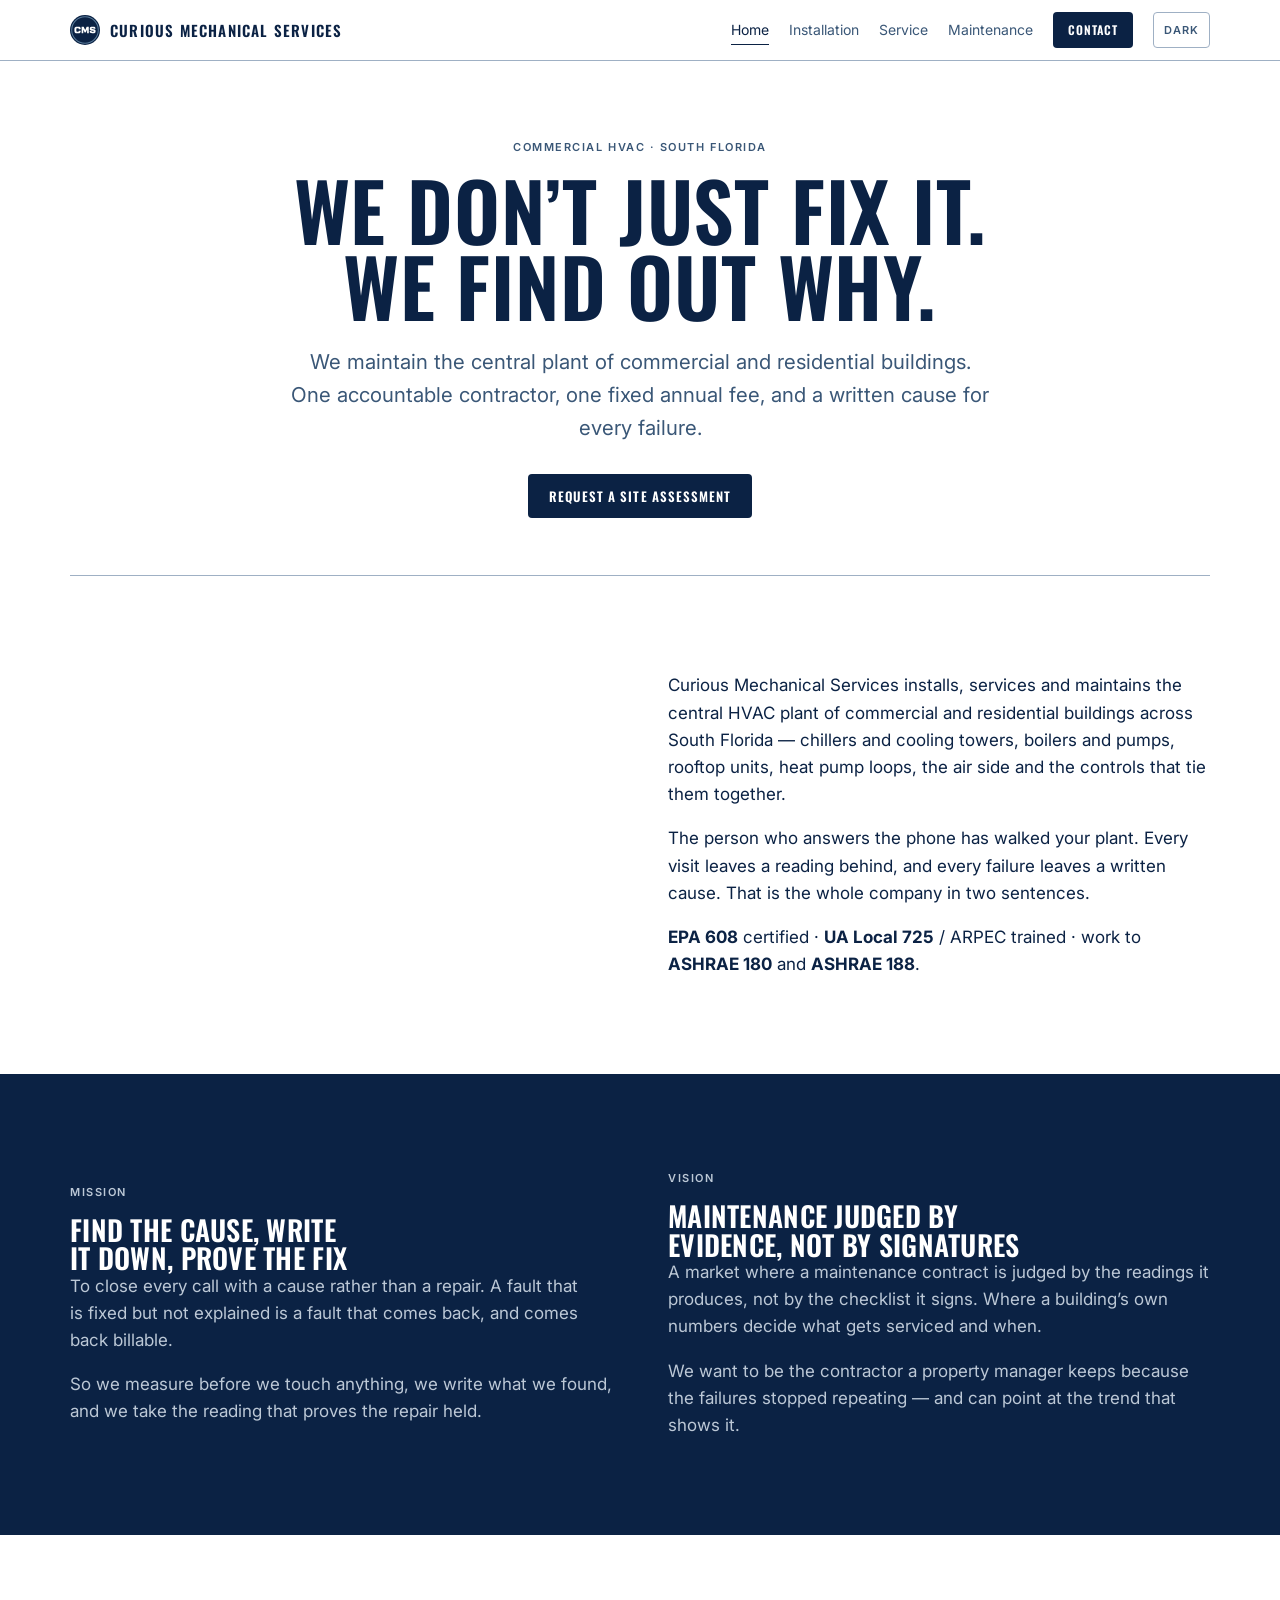
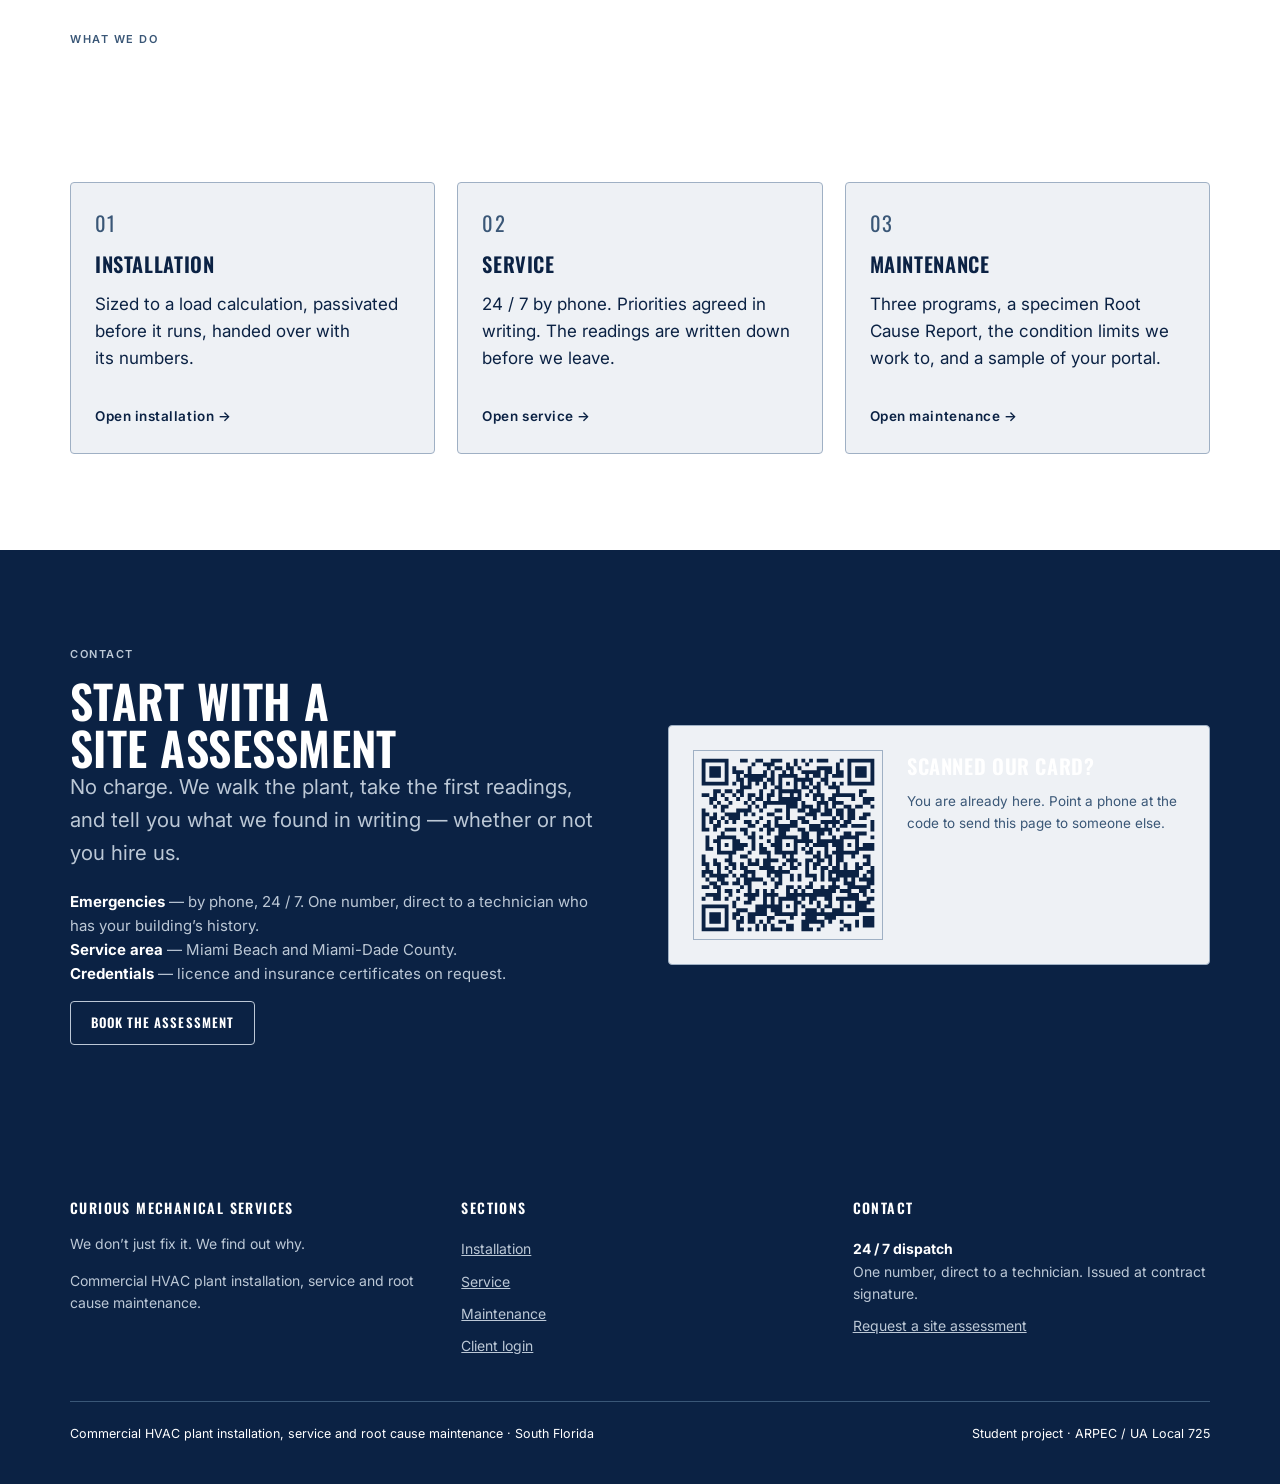
==== commit 89f5f6ad: "Fix the QR on the live site: it was clipped, not scaled segno writes width/height and no viewBox. Sc" ====
--- a/index.html
+++ b/index.html
@@ -160,7 +160,7 @@
         </div>
         <div class="rv d1">
           <div class="qr">
-            <div class="qr-code" id="qr-slot" style="color:var(--ink)"><svg role="img" aria-label="QR code linking to this site" xmlns="http://www.w3.org/2000/svg" width="490" height="490" class="segno"><path transform="scale(10)" class="qrline" stroke="#0b2244" d="M2 2.5h7m3 0h2m2 0h2m2 0h3m3 0h1m1 0h1m1 0h1m1 0h3m3 0h1m1 0h7m-45 1h1m5 0h1m6 0h1m2 0h3m3 0h1m1 0h1m2 0h1m7 0h1m2 0h1m5 0h1m-45 1h1m1 0h3m1 0h1m1 0h1m3 0h1m4 0h1m1 0h2m1 0h2m1 0h1m4 0h4m1 0h1m2 0h1m1 0h3m1 0h1m-45 1h1m1 0h3m1 0h1m1 0h3m1 0h1m3 0h1m1 0h1m2 0h1m1 0h1m2 0h5m1 0h2m1 0h2m1 0h1m1 0h3m1 0h1m-45 1h1m1 0h3m1 0h1m2 0h1m1 0h6m1 0h1m1 0h5m2 0h1m1 0h2m1 0h1m1 0h3m1 0h1m1 0h3m1 0h1m-45 1h1m5 0h1m2 0h2m1 0h4m1 0h2m1 0h1m3 0h5m2 0h2m5 0h1m5 0h1m-45 1h7m1 0h1m1 0h1m1 0h1m1 0h1m1 0h1m1 0h1m1 0h1m1 0h1m1 0h1m1 0h1m1 0h1m1 0h1m1 0h1m1 0h1m1 0h1m1 0h7m-35 1h3m3 0h1m2 0h2m3 0h1m1 0h2m1 0h2m2 0h3m-33 1h2m1 0h2m1 0h2m4 0h1m2 0h1m1 0h6m2 0h1m1 0h1m4 0h1m5 0h2m-43 1h2m1 0h1m1 0h1m2 0h1m1 0h1m1 0h2m1 0h1m1 0h2m1 0h1m2 0h1m1 0h1m1 0h1m1 0h3m2 0h6m1 0h1m-40 1h2m2 0h1m2 0h1m2 0h1m1 0h2m1 0h1m2 0h6m3 0h1m1 0h1m1 0h2m4 0h1m2 0h3m-43 1h1m1 0h1m2 0h1m3 0h1m1 0h1m2 0h9m1 0h1m3 0h3m1 0h3m5 0h2m-41 1h1m1 0h2m5 0h1m1 0h1m1 0h1m5 0h3m1 0h3m1 0h1m1 0h1m1 0h1m2 0h2m1 0h2m2 0h1m-45 1h1m4 0h1m3 0h4m2 0h1m3 0h2m1 0h1m2 0h2m1 0h3m1 0h2m1 0h2m1 0h2m-40 1h2m1 0h1m2 0h4m1 0h1m1 0h1m3 0h2m3 0h1m4 0h3m1 0h3m1 0h2m1 0h2m2 0h2m-44 1h1m1 0h2m1 0h1m1 0h3m5 0h1m3 0h2m1 0h1m2 0h2m2 0h1m4 0h1m1 0h1m1 0h2m1 0h2m-43 1h1m1 0h1m1 0h1m1 0h1m1 0h1m2 0h2m1 0h1m2 0h1m1 0h1m3 0h2m1 0h2m3 0h5m1 0h2m5 0h1m-45 1h1m2 0h2m7 0h2m2 0h2m1 0h6m3 0h3m1 0h1m1 0h1m1 0h2m1 0h4m1 0h1m-45 1h2m1 0h1m2 0h3m1 0h2m3 0h1m1 0h2m1 0h3m2 0h2m1 0h6m1 0h1m8 0h1m-40 1h1m5 0h1m1 0h1m3 0h1m2 0h2m4 0h2m2 0h2m1 0h1m3 0h2m1 0h3m-42 1h1m2 0h5m3 0h2m1 0h1m3 0h6m1 0h2m2 0h1m3 0h1m1 0h5m3 0h1m-44 1h1m1 0h2m3 0h2m3 0h1m3 0h1m1 0h2m3 0h5m1 0h7m3 0h1m-40 1h1m2 0h1m1 0h1m1 0h4m1 0h1m1 0h1m2 0h3m1 0h1m1 0h1m2 0h1m1 0h4m1 0h3m1 0h1m1 0h1m1 0h3m-44 1h2m1 0h1m3 0h3m2 0h1m1 0h2m2 0h2m3 0h1m1 0h1m1 0h1m3 0h1m2 0h2m3 0h5m-41 1h5m3 0h1m2 0h3m1 0h6m2 0h2m1 0h1m1 0h1m1 0h7m-41 1h1m6 0h1m2 0h2m5 0h1m3 0h1m1 0h1m5 0h2m1 0h2m1 0h2m2 0h1m2 0h2m-44 1h1m2 0h1m2 0h2m4 0h1m1 0h1m1 0h4m2 0h3m2 0h2m1 0h2m1 0h1m1 0h2m6 0h1m-44 1h2m1 0h2m2 0h2m1 0h1m1 0h3m1 0h2m3 0h1m1 0h1m1 0h1m1 0h1m1 0h2m2 0h1m1 0h1m1 0h1m2 0h1m1 0h2m-43 1h1m2 0h1m1 0h1m1 0h1m1 0h2m3 0h4m1 0h1m2 0h2m2 0h1m1 0h1m1 0h2m1 0h2m1 0h1m2 0h2m2 0h1m-45 1h3m1 0h1m2 0h1m3 0h3m3 0h6m4 0h1m3 0h1m1 0h8m2 0h2m-45 1h1m1 0h5m1 0h1m1 0h2m1 0h1m3 0h1m1 0h2m2 0h1m1 0h1m1 0h3m1 0h1m1 0h1m1 0h6m1 0h1m1 0h1m-44 1h1m2 0h2m3 0h1m1 0h5m2 0h1m1 0h1m2 0h1m1 0h1m3 0h1m1 0h1m1 0h3m1 0h1m1 0h1m1 0h4m-43 1h2m1 0h2m1 0h2m1 0h2m3 0h1m2 0h2m7 0h1m5 0h1m2 0h3m3 0h2m-45 1h2m1 0h2m5 0h1m1 0h1m6 0h1m2 0h2m1 0h1m1 0h2m2 0h1m1 0h3m2 0h6m-40 1h1m1 0h2m1 0h1m2 0h1m1 0h1m1 0h1m1 0h1m3 0h1m1 0h1m1 0h1m2 0h6m1 0h3m2 0h2m1 0h1m-44 1h4m2 0h1m3 0h4m1 0h4m2 0h12m4 0h3m1 0h1m-43 1h1m2 0h2m1 0h1m2 0h1m2 0h2m2 0h1m1 0h1m1 0h5m1 0h1m1 0h2m2 0h2m1 0h6m2 0h2m-37 1h1m2 0h2m3 0h1m1 0h1m1 0h1m3 0h2m2 0h1m1 0h1m2 0h1m2 0h1m3 0h4m-44 1h7m1 0h1m5 0h7m1 0h1m1 0h1m1 0h1m3 0h1m1 0h2m2 0h1m1 0h1m1 0h3m-43 1h1m5 0h1m2 0h3m2 0h3m1 0h3m3 0h1m2 0h3m1 0h1m2 0h3m3 0h5m-45 1h1m1 0h3m1 0h1m1 0h2m2 0h5m2 0h6m1 0h15m-41 1h1m1 0h3m1 0h1m1 0h1m1 0h1m1 0h2m3 0h2m4 0h1m3 0h3m2 0h3m7 0h3m-45 1h1m1 0h3m1 0h1m2 0h2m1 0h2m1 0h1m1 0h1m2 0h2m4 0h6m1 0h1m2 0h1m3 0h1m1 0h3m-45 1h1m5 0h1m2 0h1m4 0h1m1 0h1m1 0h1m3 0h2m2 0h2m3 0h1m5 0h2m1 0h1m1 0h3m-45 1h7m2 0h2m1 0h1m1 0h1m1 0h1m1 0h3m1 0h2m2 0h3m1 0h1m5 0h1m1 0h1"/></svg>
+            <div class="qr-code" id="qr-slot" style="color:var(--ink)"><svg role="img" aria-label="QR code linking to this site" xmlns="http://www.w3.org/2000/svg" viewBox="0 0 490 490" class="segno"><path transform="scale(10)" class="qrline" stroke="currentColor" d="M2 2.5h7m3 0h2m2 0h2m2 0h3m3 0h1m1 0h1m1 0h1m1 0h3m3 0h1m1 0h7m-45 1h1m5 0h1m6 0h1m2 0h3m3 0h1m1 0h1m2 0h1m7 0h1m2 0h1m5 0h1m-45 1h1m1 0h3m1 0h1m1 0h1m3 0h1m4 0h1m1 0h2m1 0h2m1 0h1m4 0h4m1 0h1m2 0h1m1 0h3m1 0h1m-45 1h1m1 0h3m1 0h1m1 0h3m1 0h1m3 0h1m1 0h1m2 0h1m1 0h1m2 0h5m1 0h2m1 0h2m1 0h1m1 0h3m1 0h1m-45 1h1m1 0h3m1 0h1m2 0h1m1 0h6m1 0h1m1 0h5m2 0h1m1 0h2m1 0h1m1 0h3m1 0h1m1 0h3m1 0h1m-45 1h1m5 0h1m2 0h2m1 0h4m1 0h2m1 0h1m3 0h5m2 0h2m5 0h1m5 0h1m-45 1h7m1 0h1m1 0h1m1 0h1m1 0h1m1 0h1m1 0h1m1 0h1m1 0h1m1 0h1m1 0h1m1 0h1m1 0h1m1 0h1m1 0h1m1 0h1m1 0h7m-35 1h3m3 0h1m2 0h2m3 0h1m1 0h2m1 0h2m2 0h3m-33 1h2m1 0h2m1 0h2m4 0h1m2 0h1m1 0h6m2 0h1m1 0h1m4 0h1m5 0h2m-43 1h2m1 0h1m1 0h1m2 0h1m1 0h1m1 0h2m1 0h1m1 0h2m1 0h1m2 0h1m1 0h1m1 0h1m1 0h3m2 0h6m1 0h1m-40 1h2m2 0h1m2 0h1m2 0h1m1 0h2m1 0h1m2 0h6m3 0h1m1 0h1m1 0h2m4 0h1m2 0h3m-43 1h1m1 0h1m2 0h1m3 0h1m1 0h1m2 0h9m1 0h1m3 0h3m1 0h3m5 0h2m-41 1h1m1 0h2m5 0h1m1 0h1m1 0h1m5 0h3m1 0h3m1 0h1m1 0h1m1 0h1m2 0h2m1 0h2m2 0h1m-45 1h1m4 0h1m3 0h4m2 0h1m3 0h2m1 0h1m2 0h2m1 0h3m1 0h2m1 0h2m1 0h2m-40 1h2m1 0h1m2 0h4m1 0h1m1 0h1m3 0h2m3 0h1m4 0h3m1 0h3m1 0h2m1 0h2m2 0h2m-44 1h1m1 0h2m1 0h1m1 0h3m5 0h1m3 0h2m1 0h1m2 0h2m2 0h1m4 0h1m1 0h1m1 0h2m1 0h2m-43 1h1m1 0h1m1 0h1m1 0h1m1 0h1m2 0h2m1 0h1m2 0h1m1 0h1m3 0h2m1 0h2m3 0h5m1 0h2m5 0h1m-45 1h1m2 0h2m7 0h2m2 0h2m1 0h6m3 0h3m1 0h1m1 0h1m1 0h2m1 0h4m1 0h1m-45 1h2m1 0h1m2 0h3m1 0h2m3 0h1m1 0h2m1 0h3m2 0h2m1 0h6m1 0h1m8 0h1m-40 1h1m5 0h1m1 0h1m3 0h1m2 0h2m4 0h2m2 0h2m1 0h1m3 0h2m1 0h3m-42 1h1m2 0h5m3 0h2m1 0h1m3 0h6m1 0h2m2 0h1m3 0h1m1 0h5m3 0h1m-44 1h1m1 0h2m3 0h2m3 0h1m3 0h1m1 0h2m3 0h5m1 0h7m3 0h1m-40 1h1m2 0h1m1 0h1m1 0h4m1 0h1m1 0h1m2 0h3m1 0h1m1 0h1m2 0h1m1 0h4m1 0h3m1 0h1m1 0h1m1 0h3m-44 1h2m1 0h1m3 0h3m2 0h1m1 0h2m2 0h2m3 0h1m1 0h1m1 0h1m3 0h1m2 0h2m3 0h5m-41 1h5m3 0h1m2 0h3m1 0h6m2 0h2m1 0h1m1 0h1m1 0h7m-41 1h1m6 0h1m2 0h2m5 0h1m3 0h1m1 0h1m5 0h2m1 0h2m1 0h2m2 0h1m2 0h2m-44 1h1m2 0h1m2 0h2m4 0h1m1 0h1m1 0h4m2 0h3m2 0h2m1 0h2m1 0h1m1 0h2m6 0h1m-44 1h2m1 0h2m2 0h2m1 0h1m1 0h3m1 0h2m3 0h1m1 0h1m1 0h1m1 0h1m1 0h2m2 0h1m1 0h1m1 0h1m2 0h1m1 0h2m-43 1h1m2 0h1m1 0h1m1 0h1m1 0h2m3 0h4m1 0h1m2 0h2m2 0h1m1 0h1m1 0h2m1 0h2m1 0h1m2 0h2m2 0h1m-45 1h3m1 0h1m2 0h1m3 0h3m3 0h6m4 0h1m3 0h1m1 0h8m2 0h2m-45 1h1m1 0h5m1 0h1m1 0h2m1 0h1m3 0h1m1 0h2m2 0h1m1 0h1m1 0h3m1 0h1m1 0h1m1 0h6m1 0h1m1 0h1m-44 1h1m2 0h2m3 0h1m1 0h5m2 0h1m1 0h1m2 0h1m1 0h1m3 0h1m1 0h1m1 0h3m1 0h1m1 0h1m1 0h4m-43 1h2m1 0h2m1 0h2m1 0h2m3 0h1m2 0h2m7 0h1m5 0h1m2 0h3m3 0h2m-45 1h2m1 0h2m5 0h1m1 0h1m6 0h1m2 0h2m1 0h1m1 0h2m2 0h1m1 0h3m2 0h6m-40 1h1m1 0h2m1 0h1m2 0h1m1 0h1m1 0h1m1 0h1m3 0h1m1 0h1m1 0h1m2 0h6m1 0h3m2 0h2m1 0h1m-44 1h4m2 0h1m3 0h4m1 0h4m2 0h12m4 0h3m1 0h1m-43 1h1m2 0h2m1 0h1m2 0h1m2 0h2m2 0h1m1 0h1m1 0h5m1 0h1m1 0h2m2 0h2m1 0h6m2 0h2m-37 1h1m2 0h2m3 0h1m1 0h1m1 0h1m3 0h2m2 0h1m1 0h1m2 0h1m2 0h1m3 0h4m-44 1h7m1 0h1m5 0h7m1 0h1m1 0h1m1 0h1m3 0h1m1 0h2m2 0h1m1 0h1m1 0h3m-43 1h1m5 0h1m2 0h3m2 0h3m1 0h3m3 0h1m2 0h3m1 0h1m2 0h3m3 0h5m-45 1h1m1 0h3m1 0h1m1 0h2m2 0h5m2 0h6m1 0h15m-41 1h1m1 0h3m1 0h1m1 0h1m1 0h1m1 0h2m3 0h2m4 0h1m3 0h3m2 0h3m7 0h3m-45 1h1m1 0h3m1 0h1m2 0h2m1 0h2m1 0h1m1 0h1m2 0h2m4 0h6m1 0h1m2 0h1m3 0h1m1 0h3m-45 1h1m5 0h1m2 0h1m4 0h1m1 0h1m1 0h1m3 0h2m2 0h2m3 0h1m5 0h2m1 0h1m1 0h3m-45 1h7m2 0h2m1 0h1m1 0h1m1 0h1m1 0h3m1 0h2m2 0h3m1 0h1m5 0h1m1 0h1"/></svg>
 </div>
             <div class="qr-txt">
               <h3>Scanned our card?</h3>
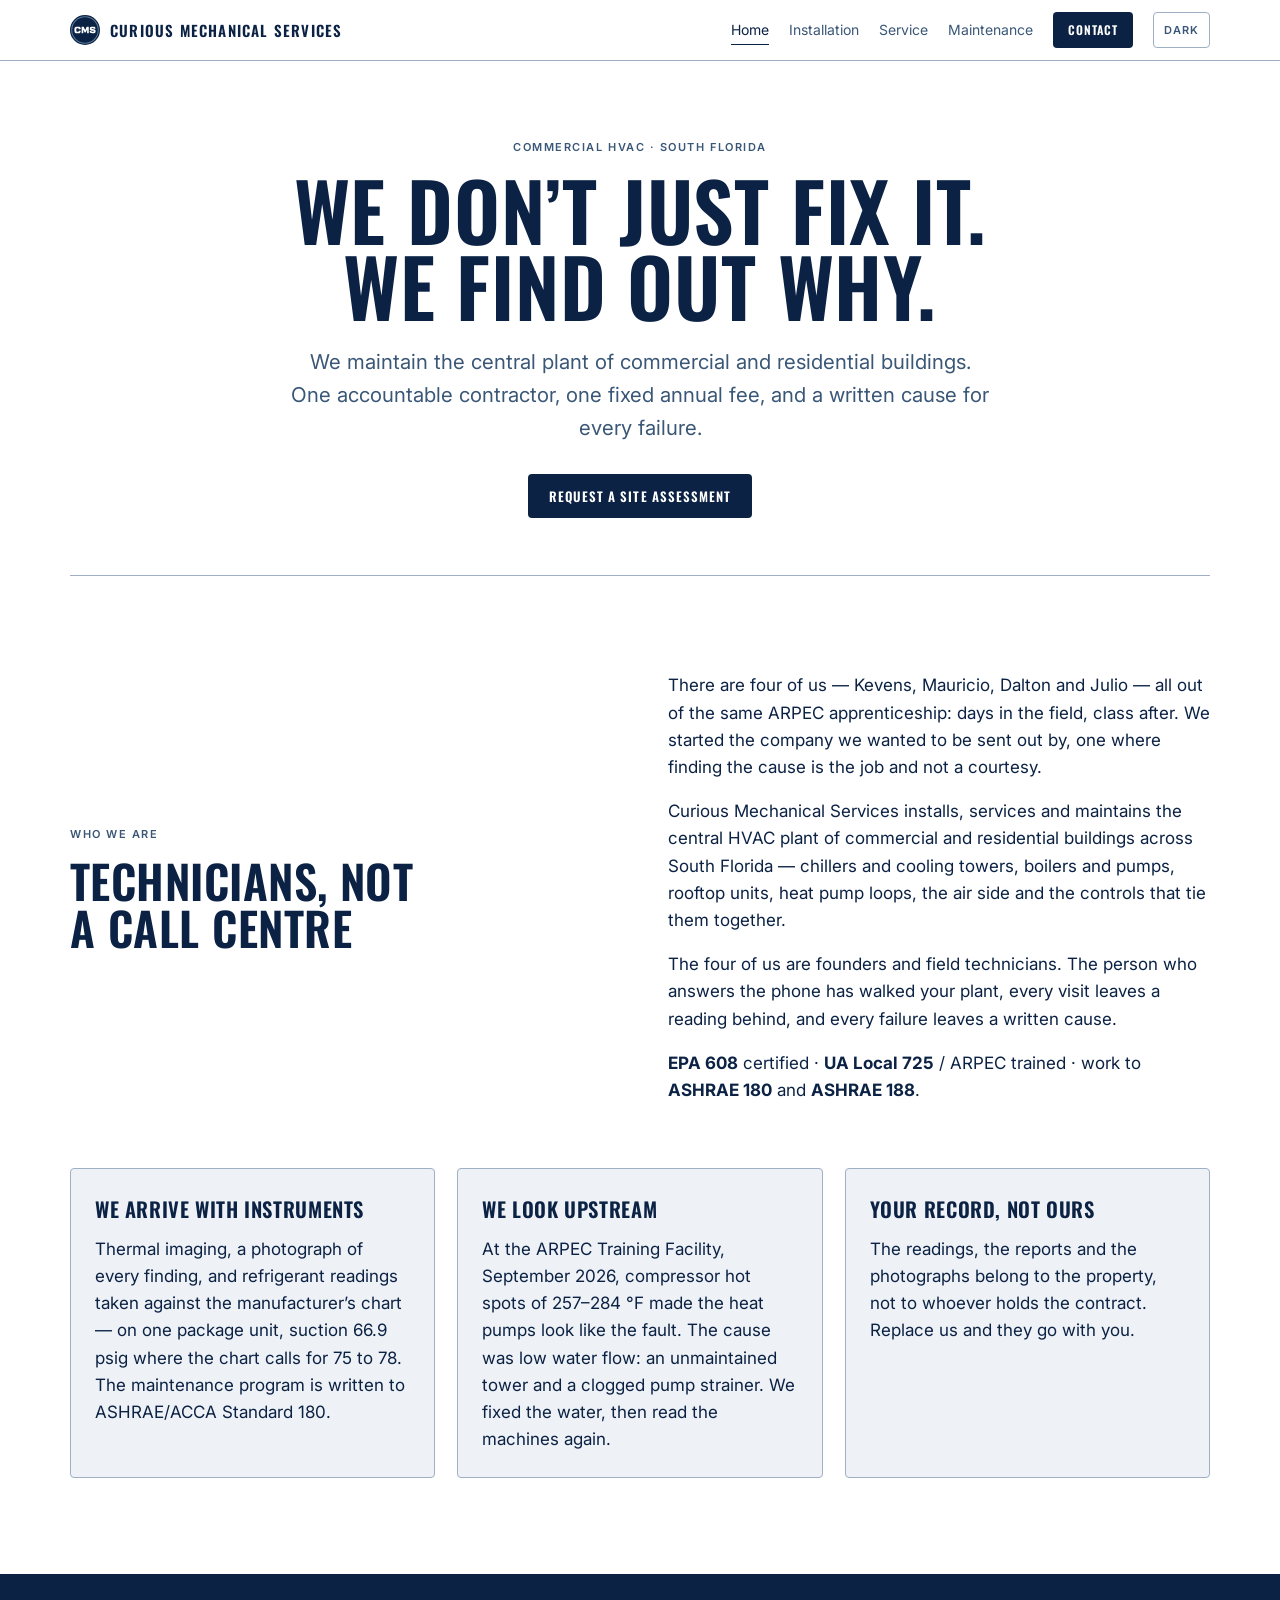
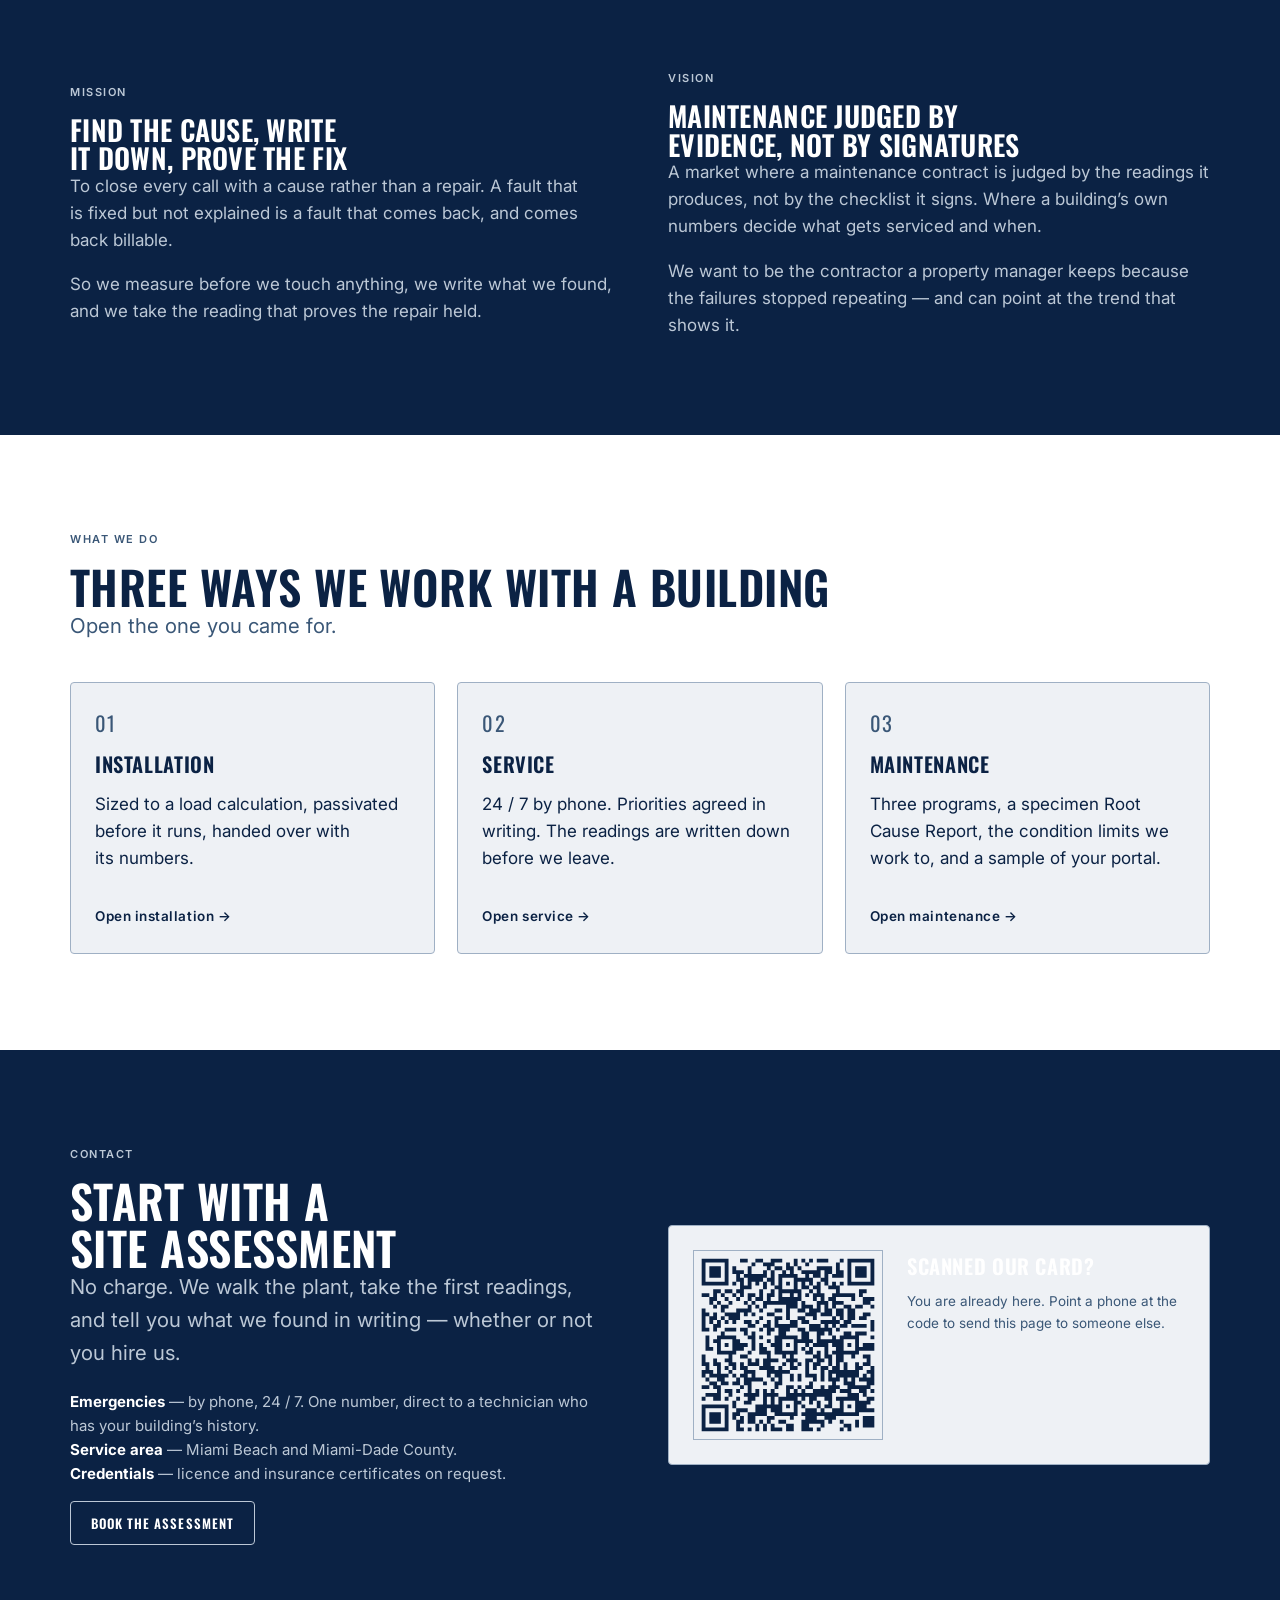
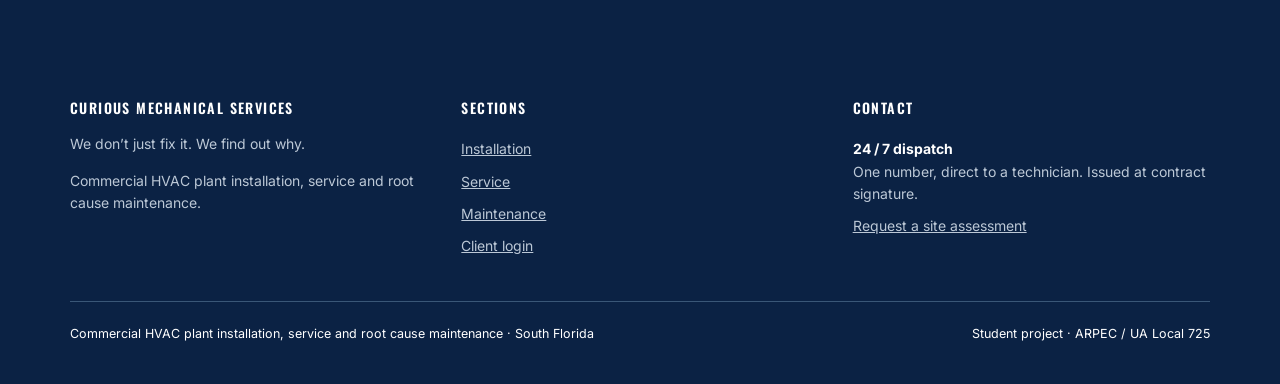
==== commit 2775ad69: "Portada: historia de la compania, fundadores y diferenciacion Tres borradores con angulos distintos," ====
--- a/index.html
+++ b/index.html
@@ -75,16 +75,35 @@
           <h2>Technicians, not a call centre</h2>
         </div>
         <div class="rv d1">
+          <p>There are four of us &mdash; Kevens, Mauricio, Dalton and Julio &mdash; all out of the
+            same ARPEC apprenticeship: days in the field, class after. We started the company we
+            wanted to be sent out by, one where finding the cause is the job and not a courtesy.</p>
           <p>Curious Mechanical Services installs, services and maintains the central HVAC plant of
             commercial and residential buildings across South Florida &mdash; chillers and cooling
             towers, boilers and pumps, rooftop units, heat pump loops, the air side and the controls
             that tie them together.</p>
-          <p>The person who answers the phone has walked your plant. Every visit leaves a reading
-            behind, and every failure leaves a written cause. That is the whole company in two
-            sentences.</p>
+          <p>The four of us are founders and field technicians. The person who answers the phone has
+            walked your plant, every visit leaves a reading behind, and every failure leaves a
+            written cause.</p>
           <p style="margin-bottom:0"><b>EPA 608</b> certified &middot; <b>UA Local 725</b> / ARPEC
             trained &middot; work to <b>ASHRAE 180</b> and <b>ASHRAE 188</b>.</p>
         </div>
+      </div>
+
+      <div class="cols3" style="margin-top:var(--s5)">
+        <div class="card rv"><h3>We arrive with instruments</h3>
+          <p>Thermal imaging, a photograph of every finding, and refrigerant readings taken against
+            the manufacturer&rsquo;s chart &mdash; on one package unit, suction 66.9 psig where the
+            chart calls for 75 to 78. The maintenance program is written to ASHRAE/ACCA Standard
+            180.</p></div>
+        <div class="card rv d1"><h3>We look upstream</h3>
+          <p>At the ARPEC Training Facility, September 2026, compressor hot spots of 257&ndash;284
+            &deg;F made the heat pumps look like the fault. The cause was low water flow: an
+            unmaintained tower and a clogged pump strainer. We fixed the water, then read the
+            machines again.</p></div>
+        <div class="card rv d2"><h3>Your record, not ours</h3>
+          <p>The readings, the reports and the photographs belong to the property, not to whoever
+            holds the contract. Replace us and they go with you.</p></div>
       </div>
     </div>
   </section>
--- a/assets/site.css
+++ b/assets/site.css
@@ -348,6 +348,47 @@
          color:var(--accent-ink);padding-top:3px}
 .find dd{margin:0;color:var(--ink-muted)}
 
+/* ---- equipment inspection, maintenance matrix and documents (client portal) ---- */
+.eq{border:1px solid var(--line);border-radius:var(--radius);padding:var(--s3);
+    margin-bottom:var(--s2);background:var(--surface)}
+.eq > header{display:flex;flex-wrap:wrap;gap:10px;align-items:center;margin-bottom:6px}
+.eq > header h4{margin:0;font-family:var(--font-display);font-weight:600;font-size:var(--t5);
+                text-transform:uppercase;letter-spacing:.03em}
+.eq .why{margin:0 0 16px;font-size:13.5px;color:var(--accent-ink)}
+/* the global table rule carries min-width:720px so the wide data tables scroll
+   inside .tblwrap. These tables restack instead, so that floor has to go or they
+   push the whole page sideways on a phone. */
+.eq table{width:100%;min-width:0;border-collapse:collapse;font-size:14.5px}
+.eq thead th{font-size:10.5px;font-weight:600;letter-spacing:.09em;text-transform:uppercase;
+             color:var(--accent-ink);text-align:left;padding:0 14px 8px 0}
+.eq tbody th,.eq tbody td{text-align:left;vertical-align:top;font-weight:400;
+                          padding:10px 14px 10px 0;border-top:1px solid var(--line)}
+.eq tbody td:first-child{white-space:nowrap}
+.eq tbody td.act{color:var(--ink-muted);padding-right:0}
+.eq .note{margin:16px 0 0;font-size:13.5px;color:var(--ink-muted)}
+.sev.q{border-color:var(--line);color:var(--ink-muted)}
+#pm td{color:var(--ink-muted)}
+#pm th[scope=row]{white-space:normal;min-width:150px}
+.doclist{display:grid;gap:12px}
+.doc{display:flex;gap:16px;align-items:flex-start;text-decoration:none;color:inherit;
+     border:1px solid var(--line);border-radius:var(--radius);background:var(--surface);
+     padding:18px 20px;transition:border-color .2s ease}
+@media (hover:hover){ .doc:hover{border-color:var(--line-strong)} }
+.doc .ico{width:21px;height:21px;flex:0 0 auto;color:var(--accent);margin-top:3px}
+.doc .ico svg{width:100%;height:100%;display:block}
+.doc b{display:block;font-family:var(--font-display);font-weight:600;font-size:var(--t5);
+       text-transform:uppercase;letter-spacing:.03em;margin-bottom:5px}
+.doc .desc{display:block;font-size:14px;color:var(--ink-muted);max-width:60ch}
+.doc .meta{display:block;margin-top:7px;font-size:10.5px;font-weight:600;letter-spacing:.09em;
+           text-transform:uppercase;color:var(--accent-ink)}
+@media (max-width:640px){
+  .eq thead{position:absolute;width:1px;height:1px;overflow:hidden;clip:rect(0 0 0 0)}
+  .eq tbody tr{display:block;border-top:1px solid var(--line);padding:12px 0}
+  .eq tbody th,.eq tbody td{display:block;border:0;padding:0}
+  .eq tbody th{margin:7px 0 0}
+  .eq tbody td.act{margin-top:6px;padding-left:12px;border-left:2px solid var(--line)}
+}
+
 /* ============================================================
    11. TEAM + FOOTER
    ============================================================ */
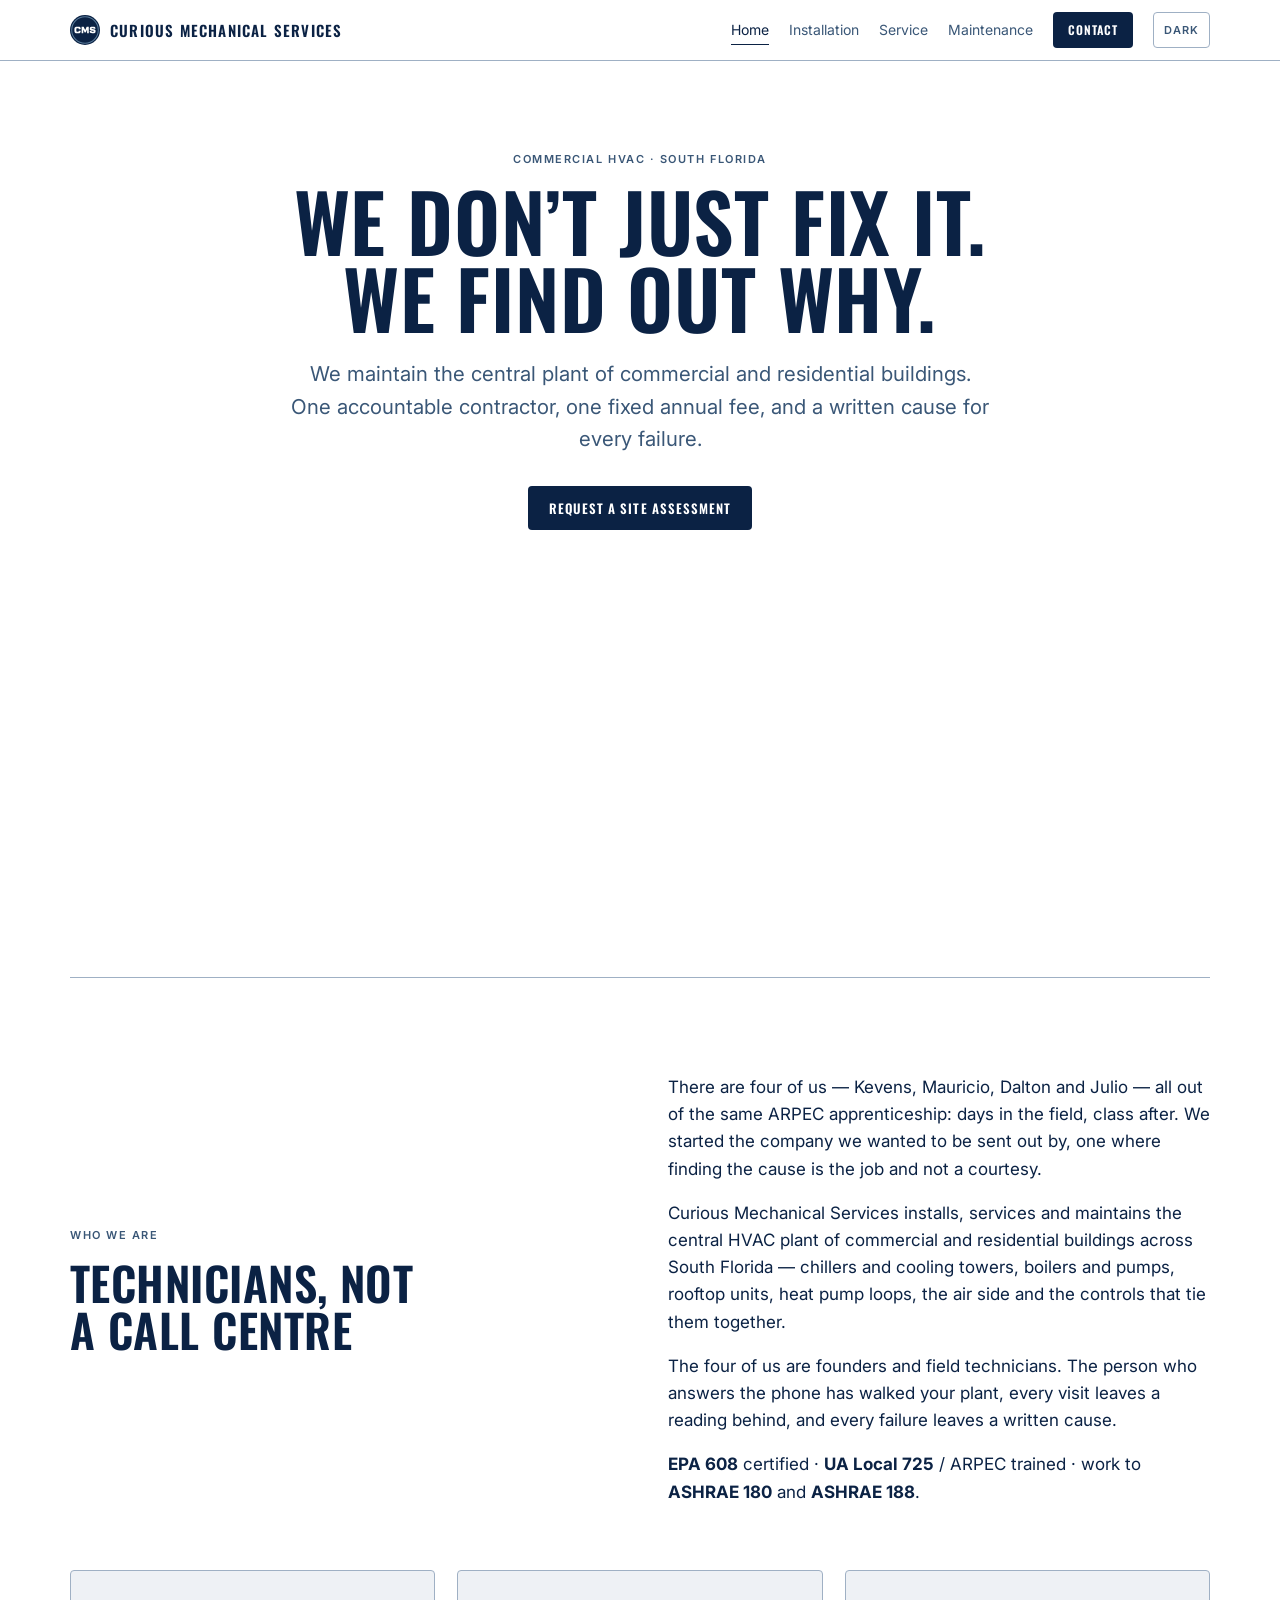
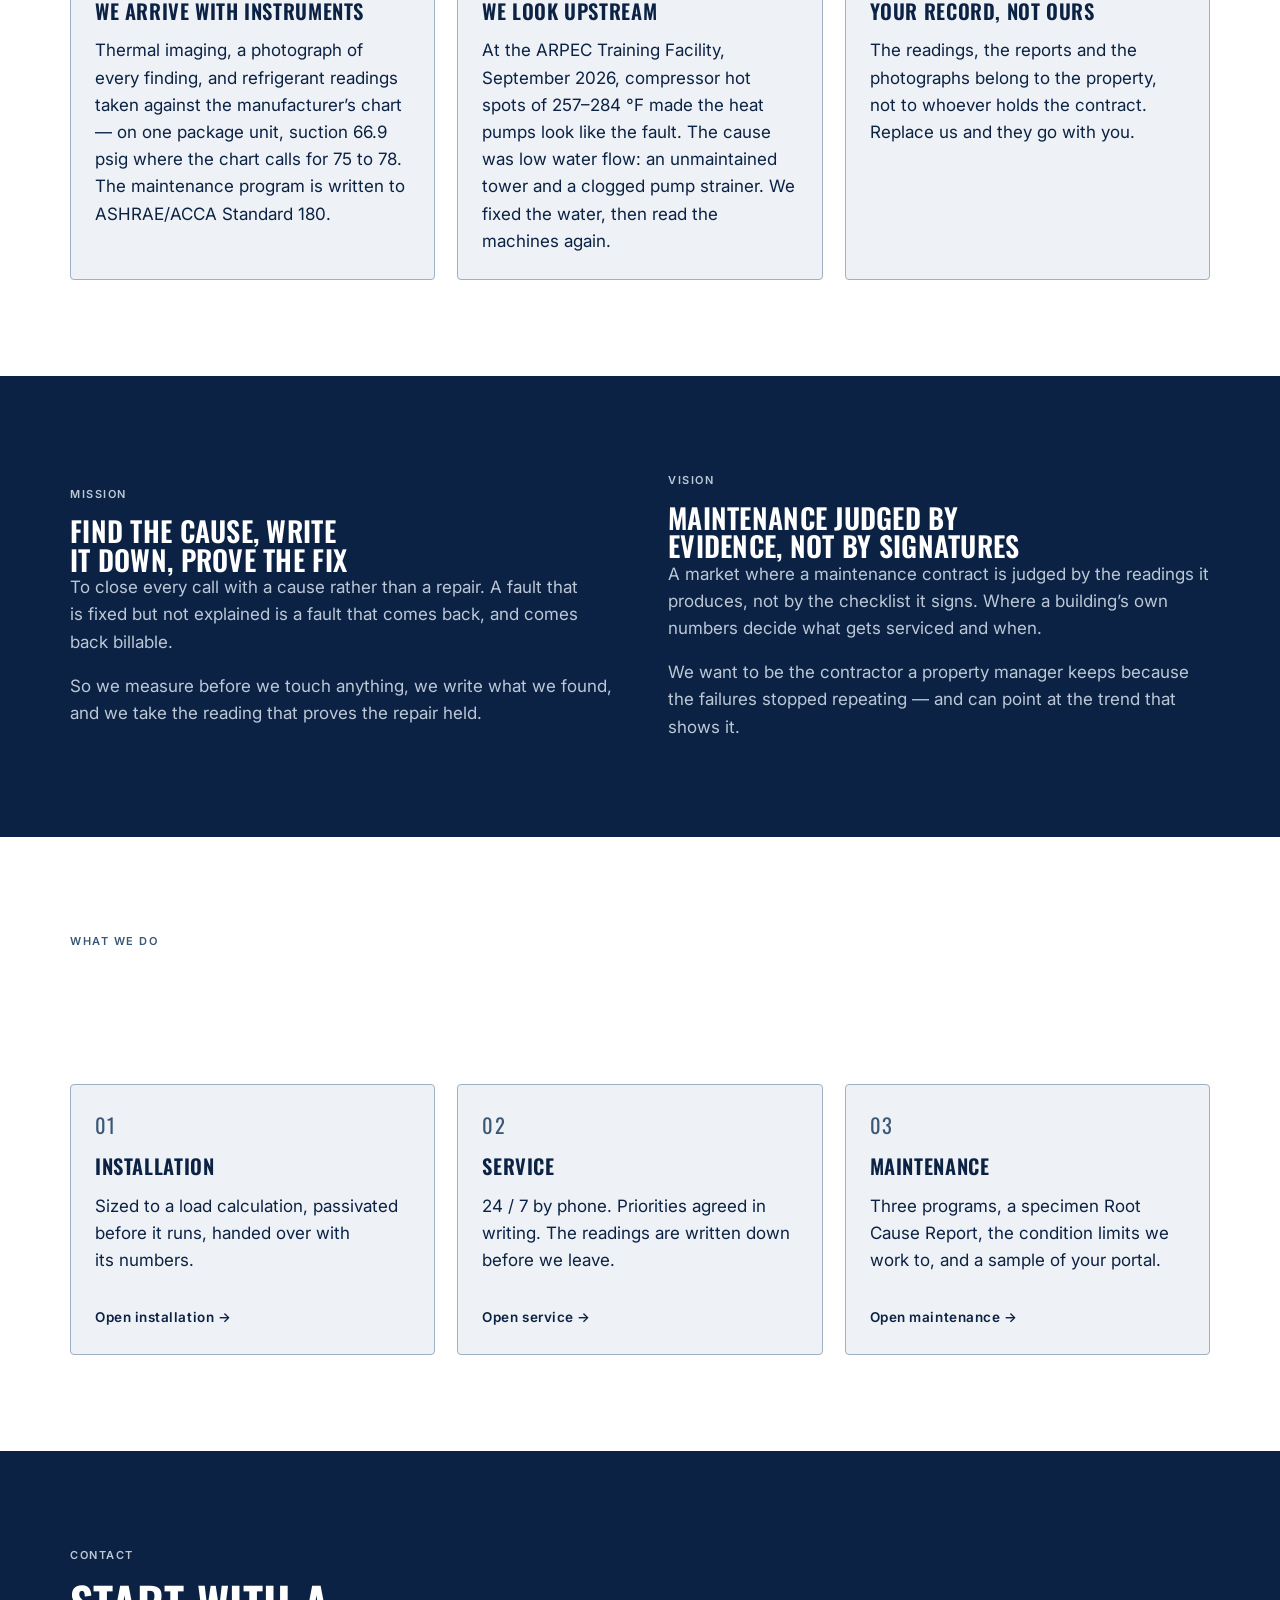
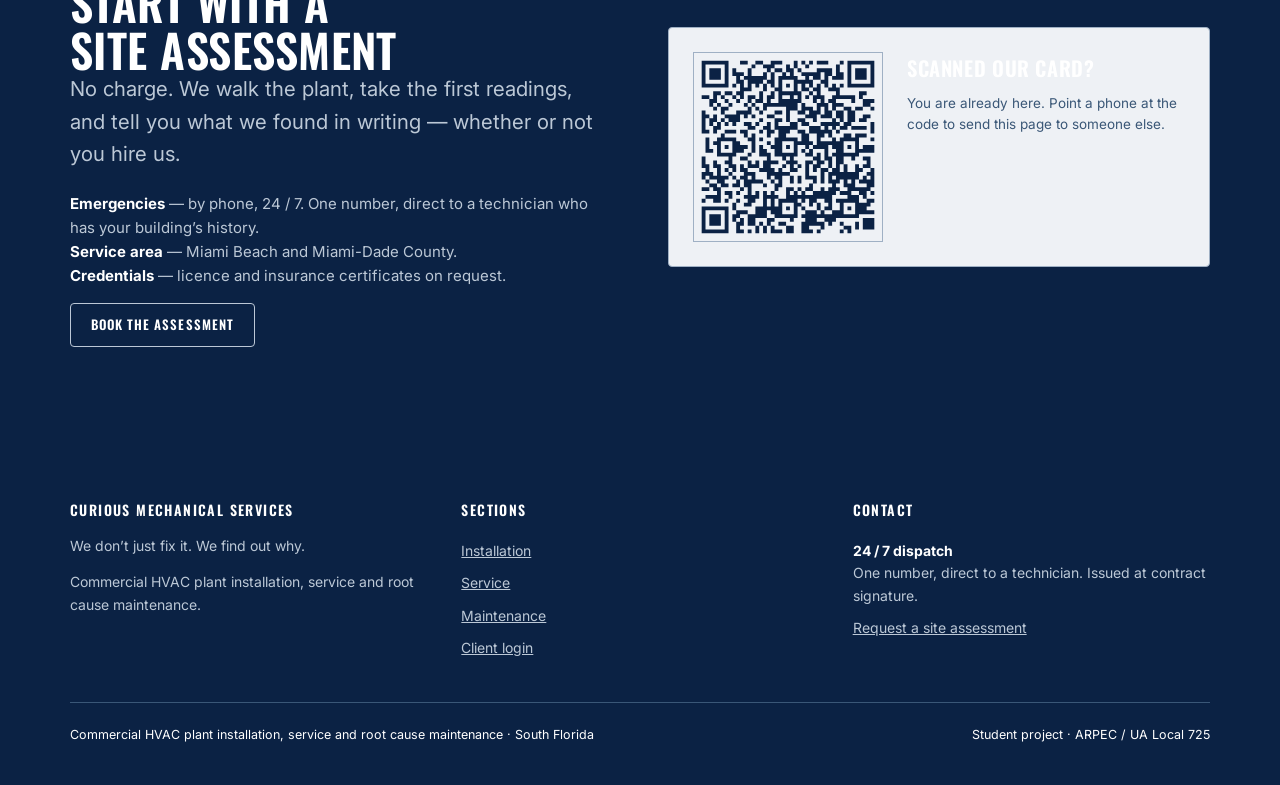
==== commit 861cf2d4: "Foto de plantilla en el heroe de la portada La foto no llena el heroe: ocupa su franja inferior. La " ====
--- a/index.html
+++ b/index.html
@@ -55,7 +55,12 @@
 
 <main id="top">
 
-  <section class="hero">
+  <section class="hero has-photo">
+    <picture class="hero-bg">
+      <source media="(max-width:700px)" srcset="assets/photos/hero-team-800.jpg">
+      <source media="(max-width:1300px)" srcset="assets/photos/hero-team-1200.jpg">
+      <img src="assets/photos/hero-team-1600.jpg" alt="" fetchpriority="high" decoding="async">
+    </picture>
     <div class="wrap">
       <p class="eyebrow rv">Commercial HVAC &middot; South Florida</p>
       <h1 class="rv d1"><span class="l">We don&rsquo;t just fix it.</span><span class="l">We find out why.</span></h1>
--- a/assets/site.css
+++ b/assets/site.css
@@ -16,6 +16,8 @@
   --chart-line:var(--navy); --chart-band:var(--mist-55); --chart-soft:var(--steel);
   --btn-bg:var(--navy); --btn-ink:var(--white); --btn2-line:var(--navy);
   --badge-bg:var(--navy); --badge-ink:var(--white); --focus:var(--steel);
+  --hero-veil-a:rgba(255,255,255,1); --hero-veil-b:rgba(255,255,255,.52);
+  --hero-veil-c:rgba(255,255,255,0);
   --band-bg:var(--navy); --band-ink:var(--white); --band-muted:var(--mist); --band-line:var(--navy-40);
   --photo-filter:grayscale(.28) contrast(1.05) brightness(1);
   --photo-cast-a:.06;
@@ -39,6 +41,8 @@
     --chart-line:var(--mist); --chart-band:var(--navy-70); --chart-soft:var(--steel);
     --btn-bg:var(--white); --btn-ink:var(--navy); --btn2-line:var(--mist);
     --badge-bg:var(--white); --badge-ink:var(--navy); --focus:var(--mist);
+    --hero-veil-a:rgba(11,34,68,1); --hero-veil-b:rgba(11,34,68,.52);
+    --hero-veil-c:rgba(11,34,68,0);
     --band-bg:#16325C; --band-ink:var(--white); --band-muted:var(--mist); --band-line:var(--navy-40);
     --photo-filter:grayscale(.4) contrast(1.02) brightness(.8);
     --photo-cast-a:.2;
@@ -52,6 +56,8 @@
   --chart-line:var(--mist); --chart-band:var(--navy-70); --chart-soft:var(--steel);
   --btn-bg:var(--white); --btn-ink:var(--navy); --btn2-line:var(--mist);
   --badge-bg:var(--white); --badge-ink:var(--navy); --focus:var(--mist);
+  --hero-veil-a:rgba(11,34,68,1); --hero-veil-b:rgba(11,34,68,.52);
+  --hero-veil-c:rgba(11,34,68,0);
   --band-bg:#16325C; --band-ink:var(--white); --band-muted:var(--mist); --band-line:var(--navy-40);
   --photo-filter:grayscale(.4) contrast(1.02) brightness(.8);
   --photo-cast-a:.2;
@@ -129,6 +135,32 @@
    5. HERO + FIG.1
    ============================================================ */
 .hero{padding:78px 0 40px;text-align:center}
+/* ---- hero with the crew photo underneath it ---------------------------
+   Measured, not guessed: the photo fills the hero vertically, so there is no
+   vertical crop and object-position-y does nothing. The faces sit at 20-30%
+   of the photo, which lands exactly where the headline is. More veil erased
+   the faces; less veil put the headline on top of their heads.
+
+   So the photo takes the bottom 55% instead. The headline sits on flat
+   background with no veil at all, which is the highest contrast either theme
+   can give it, and the crew appears whole below the button. The gradient is
+   no longer a veil over the text: it is the seam between the page background
+   and the top edge of the photo, so the photo does not start with a cut.
+   Only the seam COLOURS change between themes. */
+.hero.has-photo{position:relative;isolation:isolate;overflow:hidden;
+  padding-top:clamp(56px,7vw,96px);padding-bottom:clamp(300px,34vw,430px)}
+.hero-bg{position:absolute;left:0;right:0;bottom:0;height:55%;z-index:-2;display:block}
+.hero-bg img{width:100%;height:100%;object-fit:cover;object-position:50% 25%;display:block}
+.hero.has-photo::after{content:"";position:absolute;left:0;right:0;bottom:0;height:55%;
+  z-index:-1;pointer-events:none;
+  background:linear-gradient(180deg,var(--hero-veil-a) 0%,var(--hero-veil-b) 24%,
+             var(--hero-veil-c) 56%)}
+@media (max-width:820px){
+  .hero.has-photo{padding-bottom:clamp(230px,58vw,320px)}
+  .hero-bg{height:48%}
+  .hero.has-photo::after{height:48%}
+  .hero-bg img{object-position:50% 28%}
+}
 .hero h1{font-size:var(--t8);line-height:.96;text-transform:uppercase;margin:0 0 22px}
 .hero h1 .l{display:block}
 .hero .lede{margin:0 auto 30px;text-align:center;max-width:58ch}
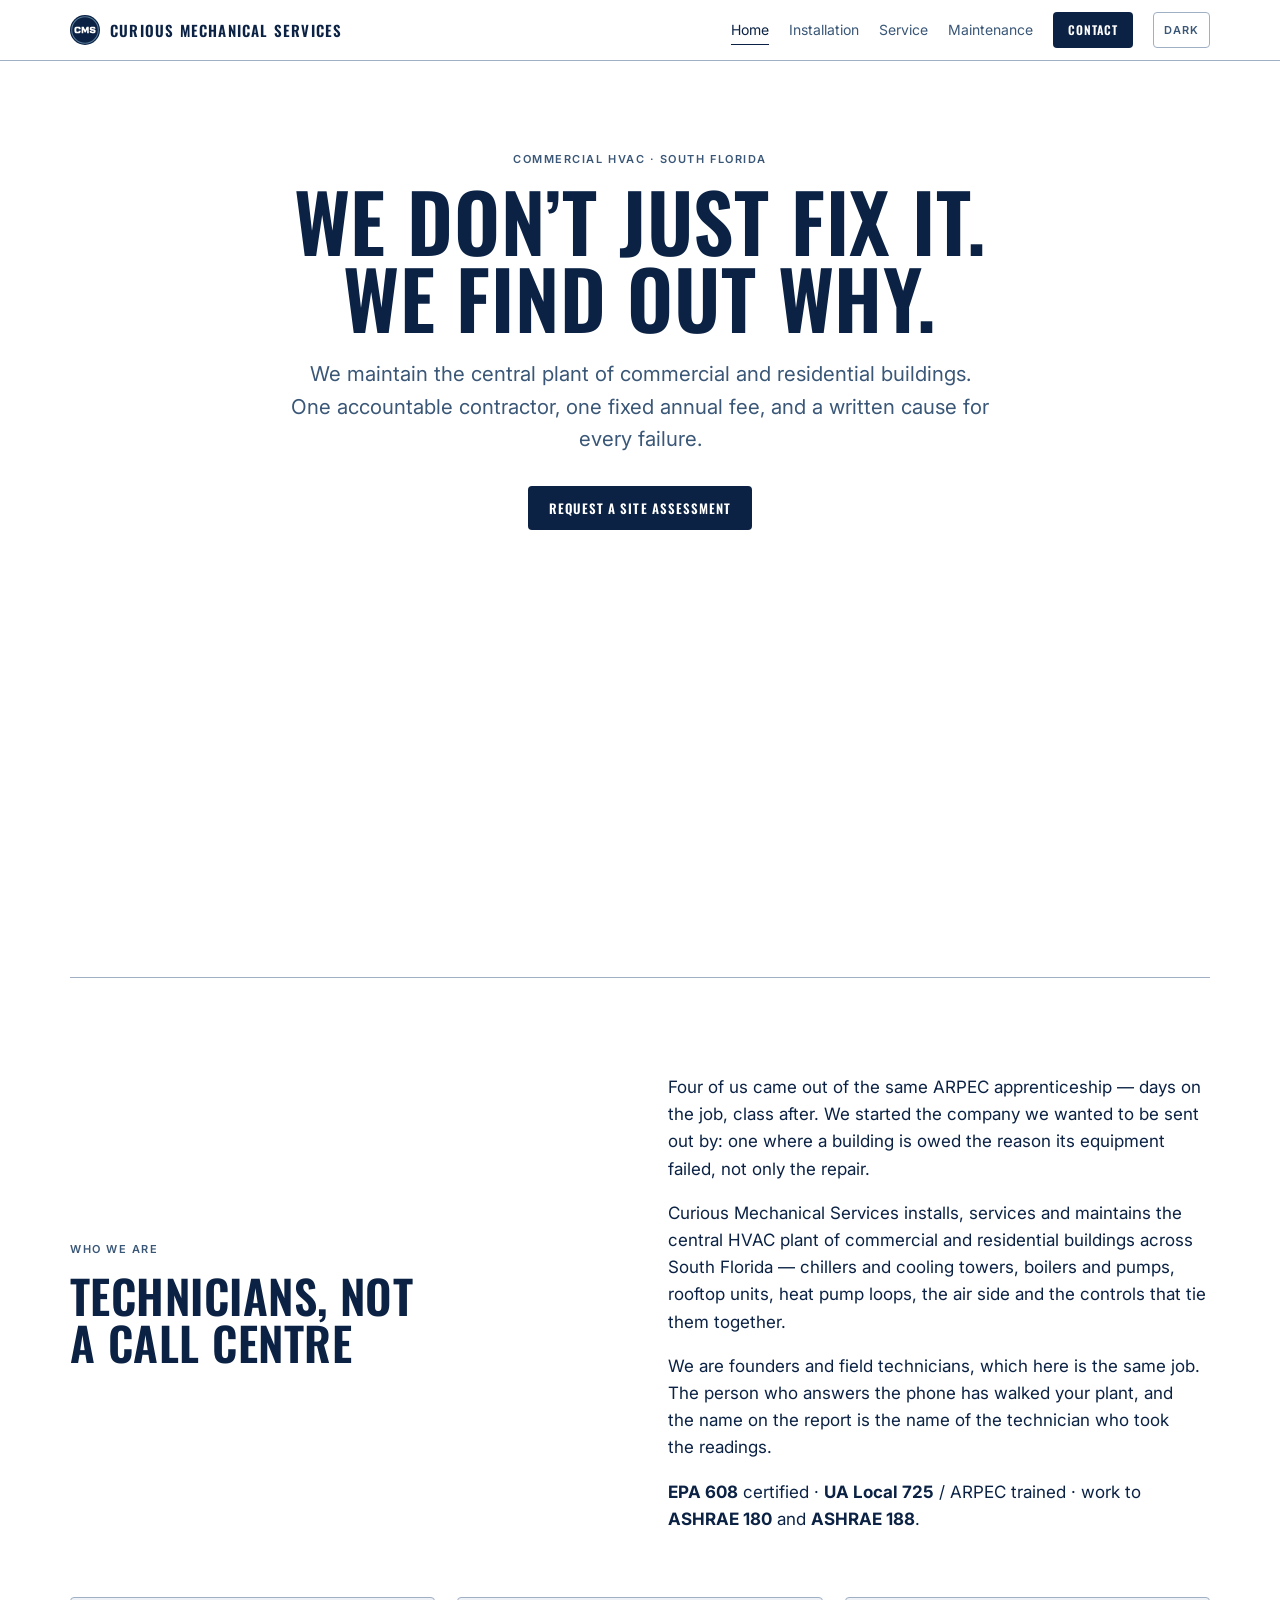
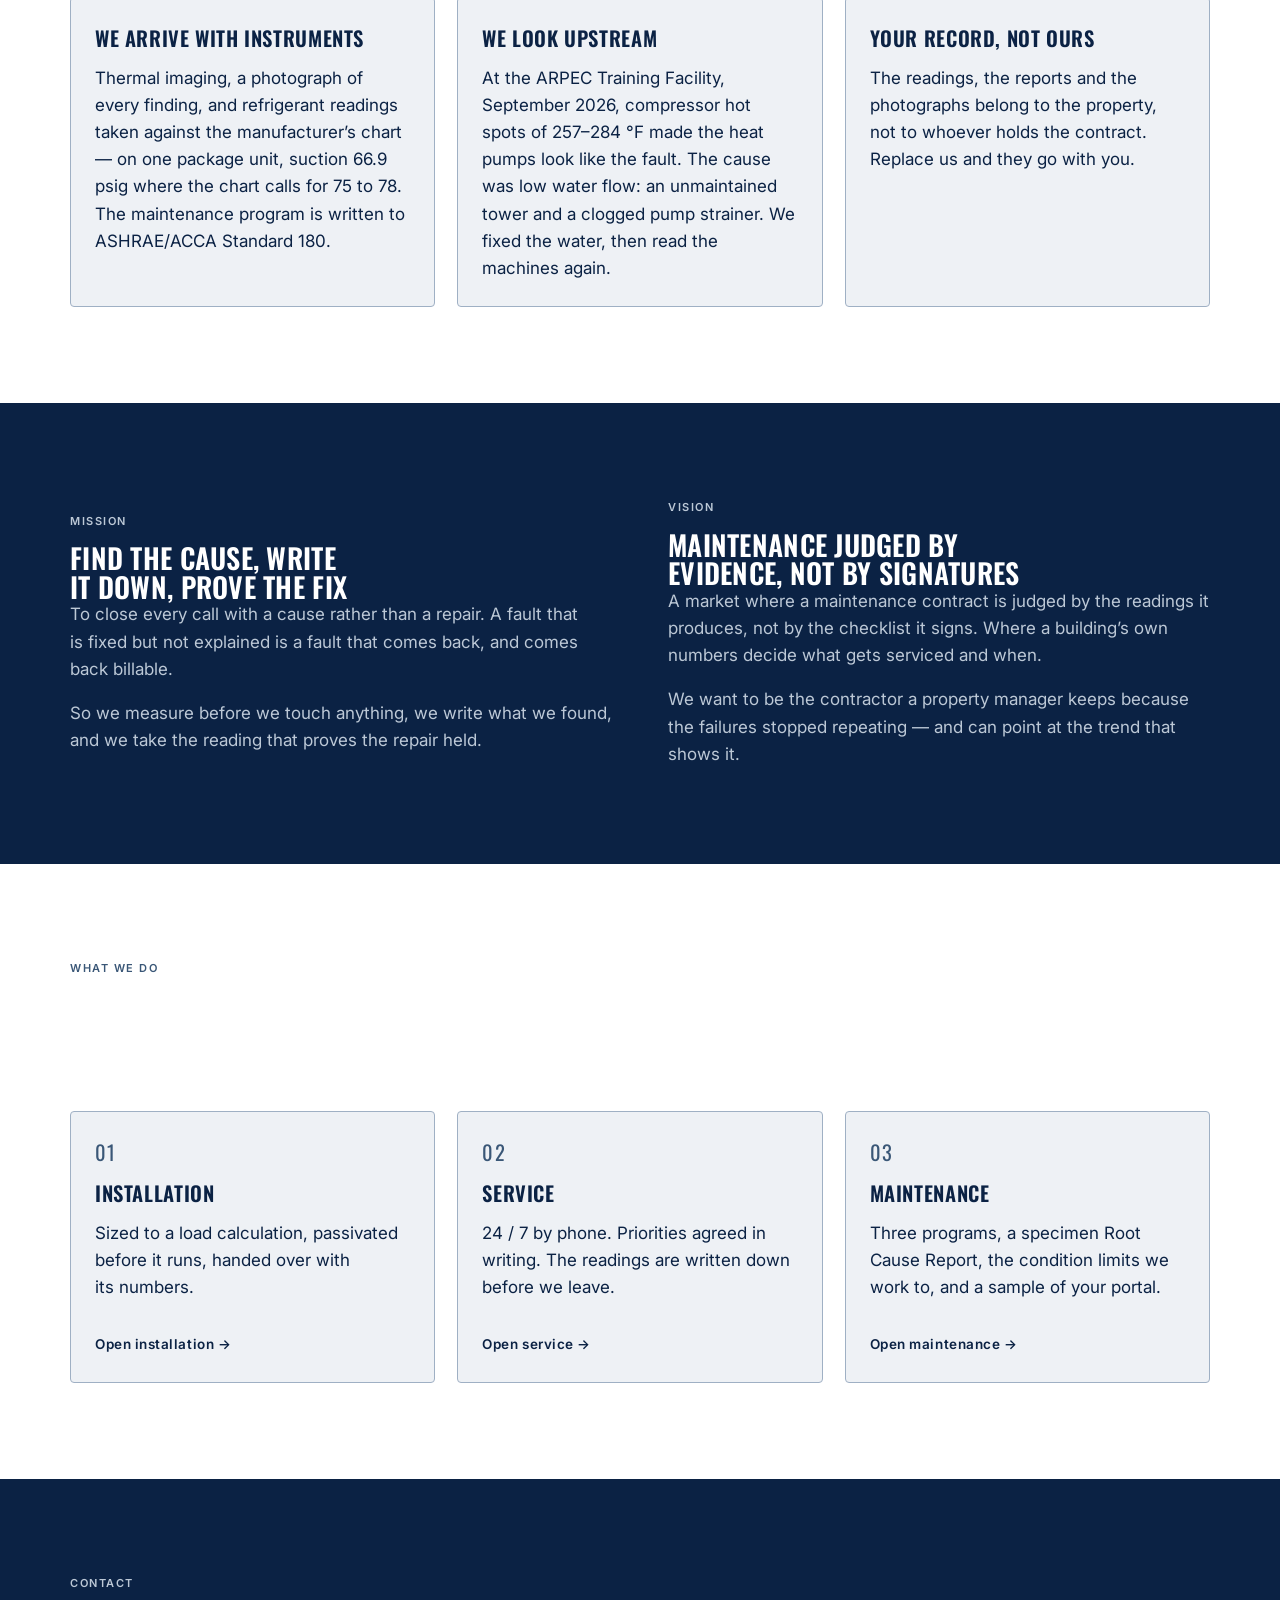
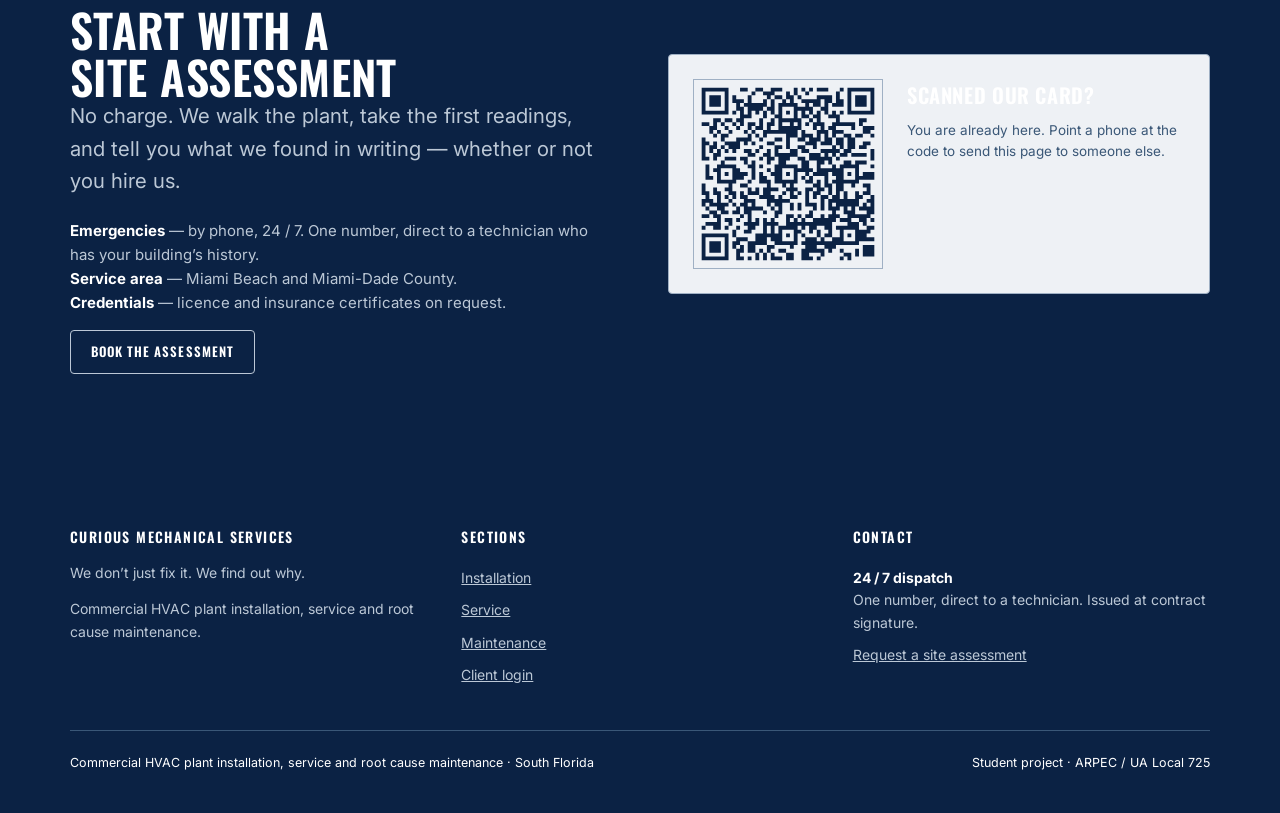
==== commit fa766598: "Portada: fuera los nombres propios, y mas altura en el bloque de compania Un nombre propio no le dic" ====
--- a/index.html
+++ b/index.html
@@ -80,16 +80,16 @@
           <h2>Technicians, not a call centre</h2>
         </div>
         <div class="rv d1">
-          <p>There are four of us &mdash; Kevens, Mauricio, Dalton and Julio &mdash; all out of the
-            same ARPEC apprenticeship: days in the field, class after. We started the company we
-            wanted to be sent out by, one where finding the cause is the job and not a courtesy.</p>
+          <p>Four of us came out of the same ARPEC apprenticeship &mdash; days on the job, class
+            after. We started the company we wanted to be sent out by: one where a building is owed
+            the reason its equipment failed, not only the repair.</p>
           <p>Curious Mechanical Services installs, services and maintains the central HVAC plant of
             commercial and residential buildings across South Florida &mdash; chillers and cooling
             towers, boilers and pumps, rooftop units, heat pump loops, the air side and the controls
             that tie them together.</p>
-          <p>The four of us are founders and field technicians. The person who answers the phone has
-            walked your plant, every visit leaves a reading behind, and every failure leaves a
-            written cause.</p>
+          <p>We are founders and field technicians, which here is the same job. The person who
+            answers the phone has walked your plant, and the name on the report is the name of the
+            technician who took the readings.</p>
           <p style="margin-bottom:0"><b>EPA 608</b> certified &middot; <b>UA Local 725</b> / ARPEC
             trained &middot; work to <b>ASHRAE 180</b> and <b>ASHRAE 188</b>.</p>
         </div>
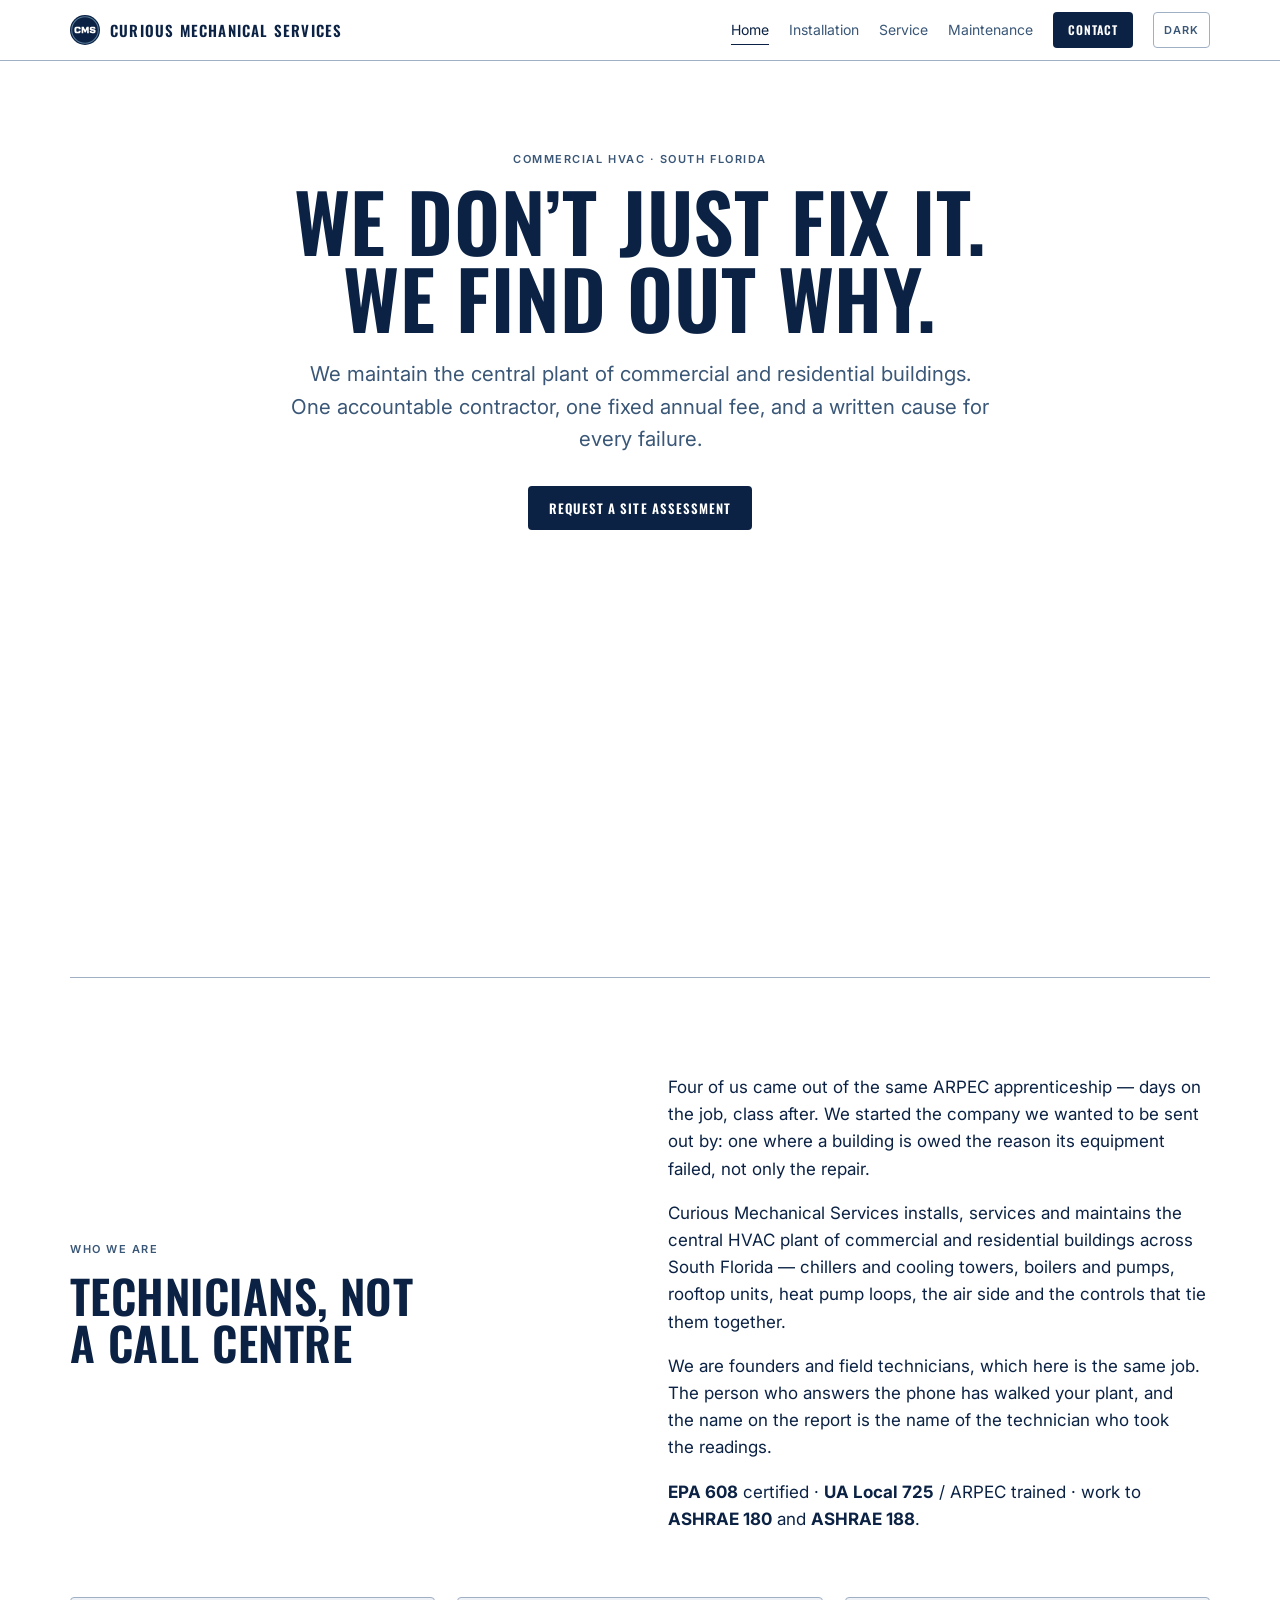
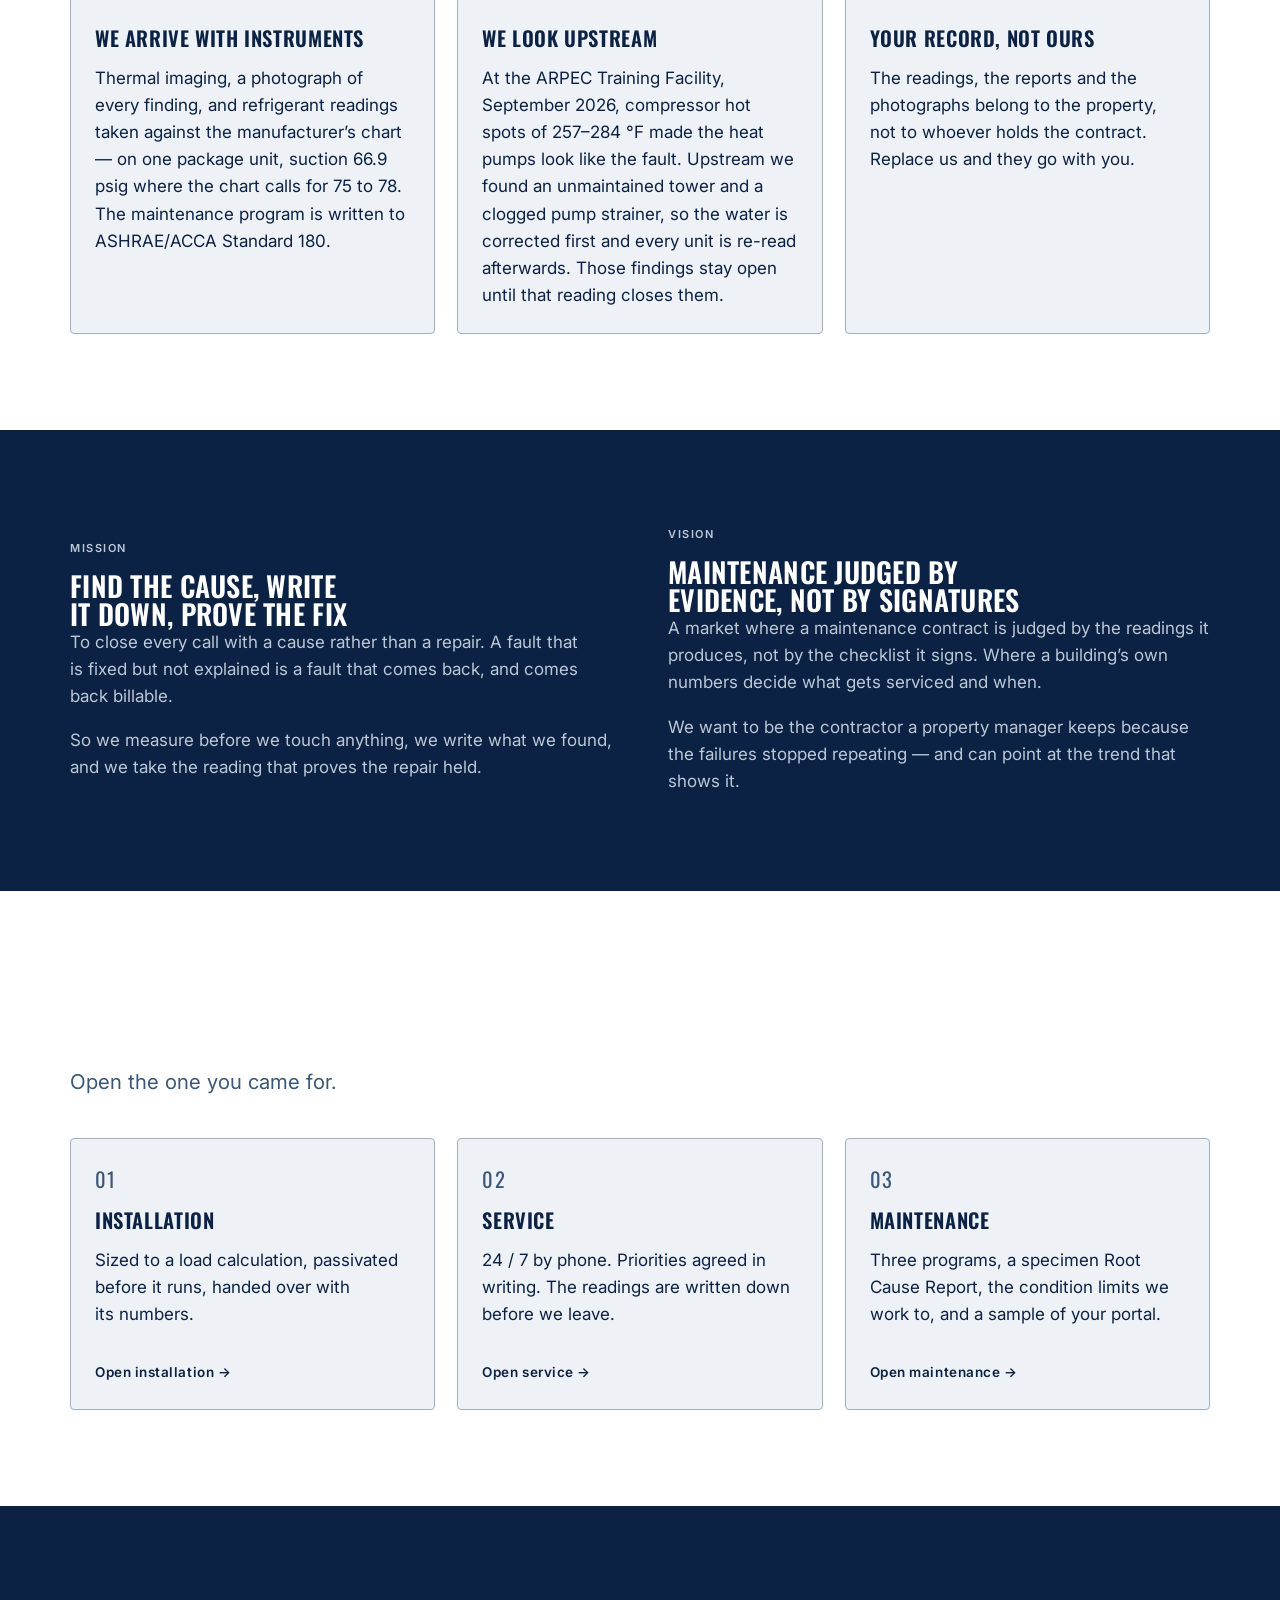
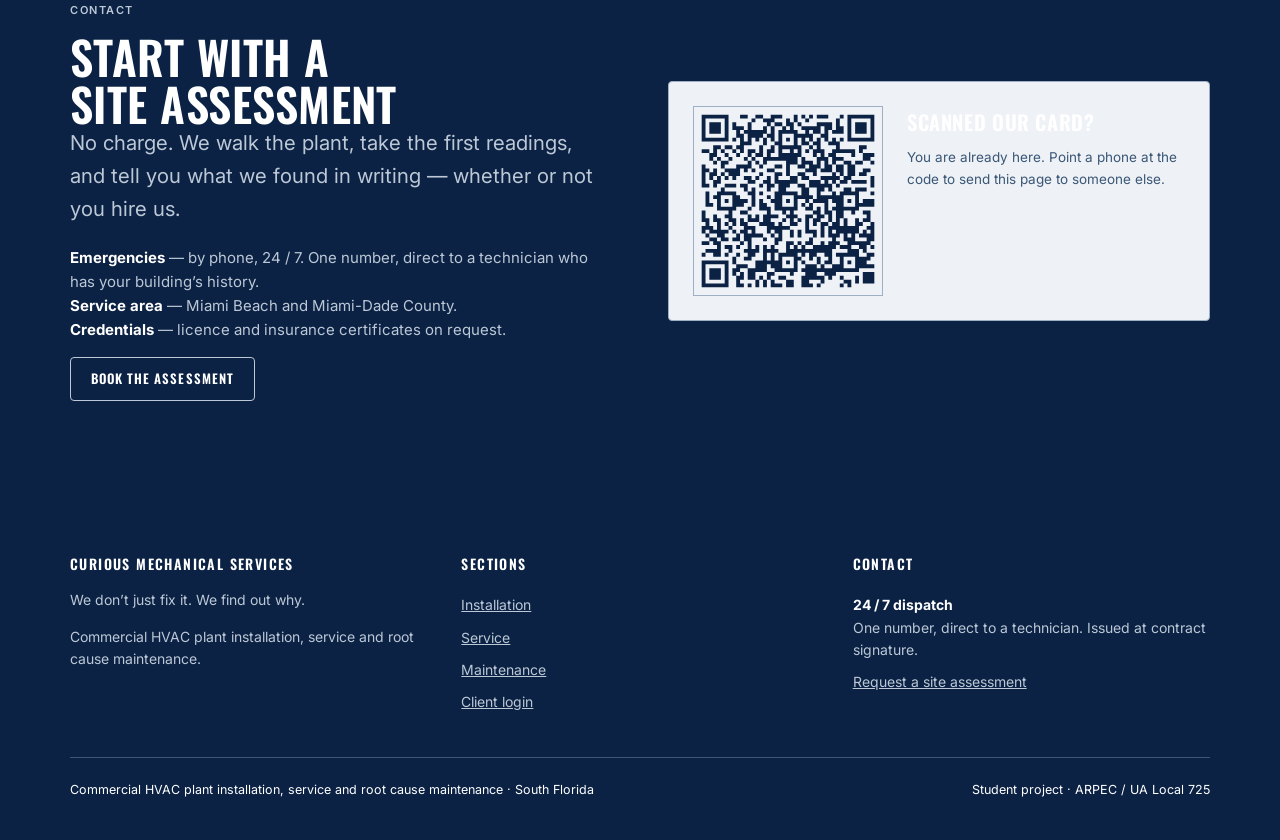
==== commit 553e63cf: "Correcciones tecnicas: cuatro afirmaciones que un tecnico puede tumbar Planteadas por Julio, que tra" ====
--- a/index.html
+++ b/index.html
@@ -103,9 +103,9 @@
             180.</p></div>
         <div class="card rv d1"><h3>We look upstream</h3>
           <p>At the ARPEC Training Facility, September 2026, compressor hot spots of 257&ndash;284
-            &deg;F made the heat pumps look like the fault. The cause was low water flow: an
-            unmaintained tower and a clogged pump strainer. We fixed the water, then read the
-            machines again.</p></div>
+            &deg;F made the heat pumps look like the fault. Upstream we found an unmaintained tower
+            and a clogged pump strainer, so the water is corrected first and every unit is re-read
+            afterwards. Those findings stay open until that reading closes them.</p></div>
         <div class="card rv d2"><h3>Your record, not ours</h3>
           <p>The readings, the reports and the photographs belong to the property, not to whoever
             holds the contract. Replace us and they go with you.</p></div>
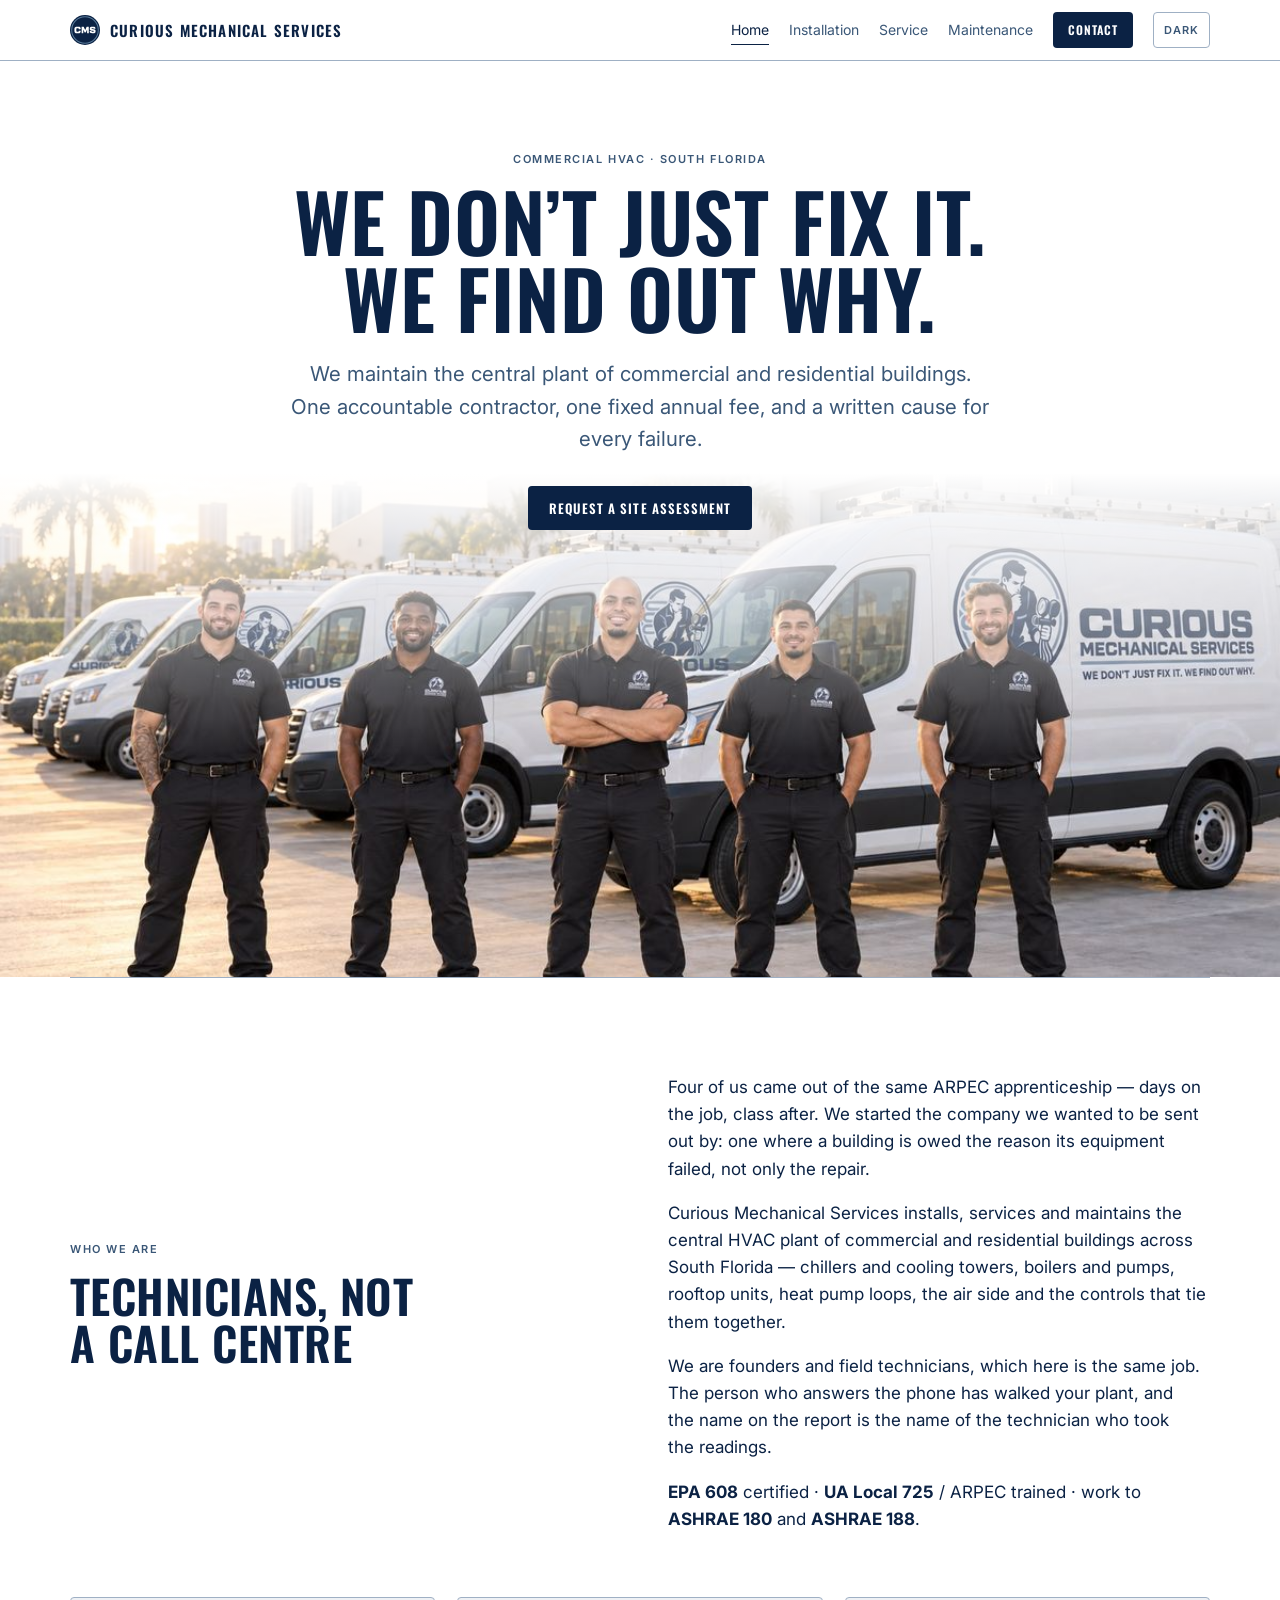
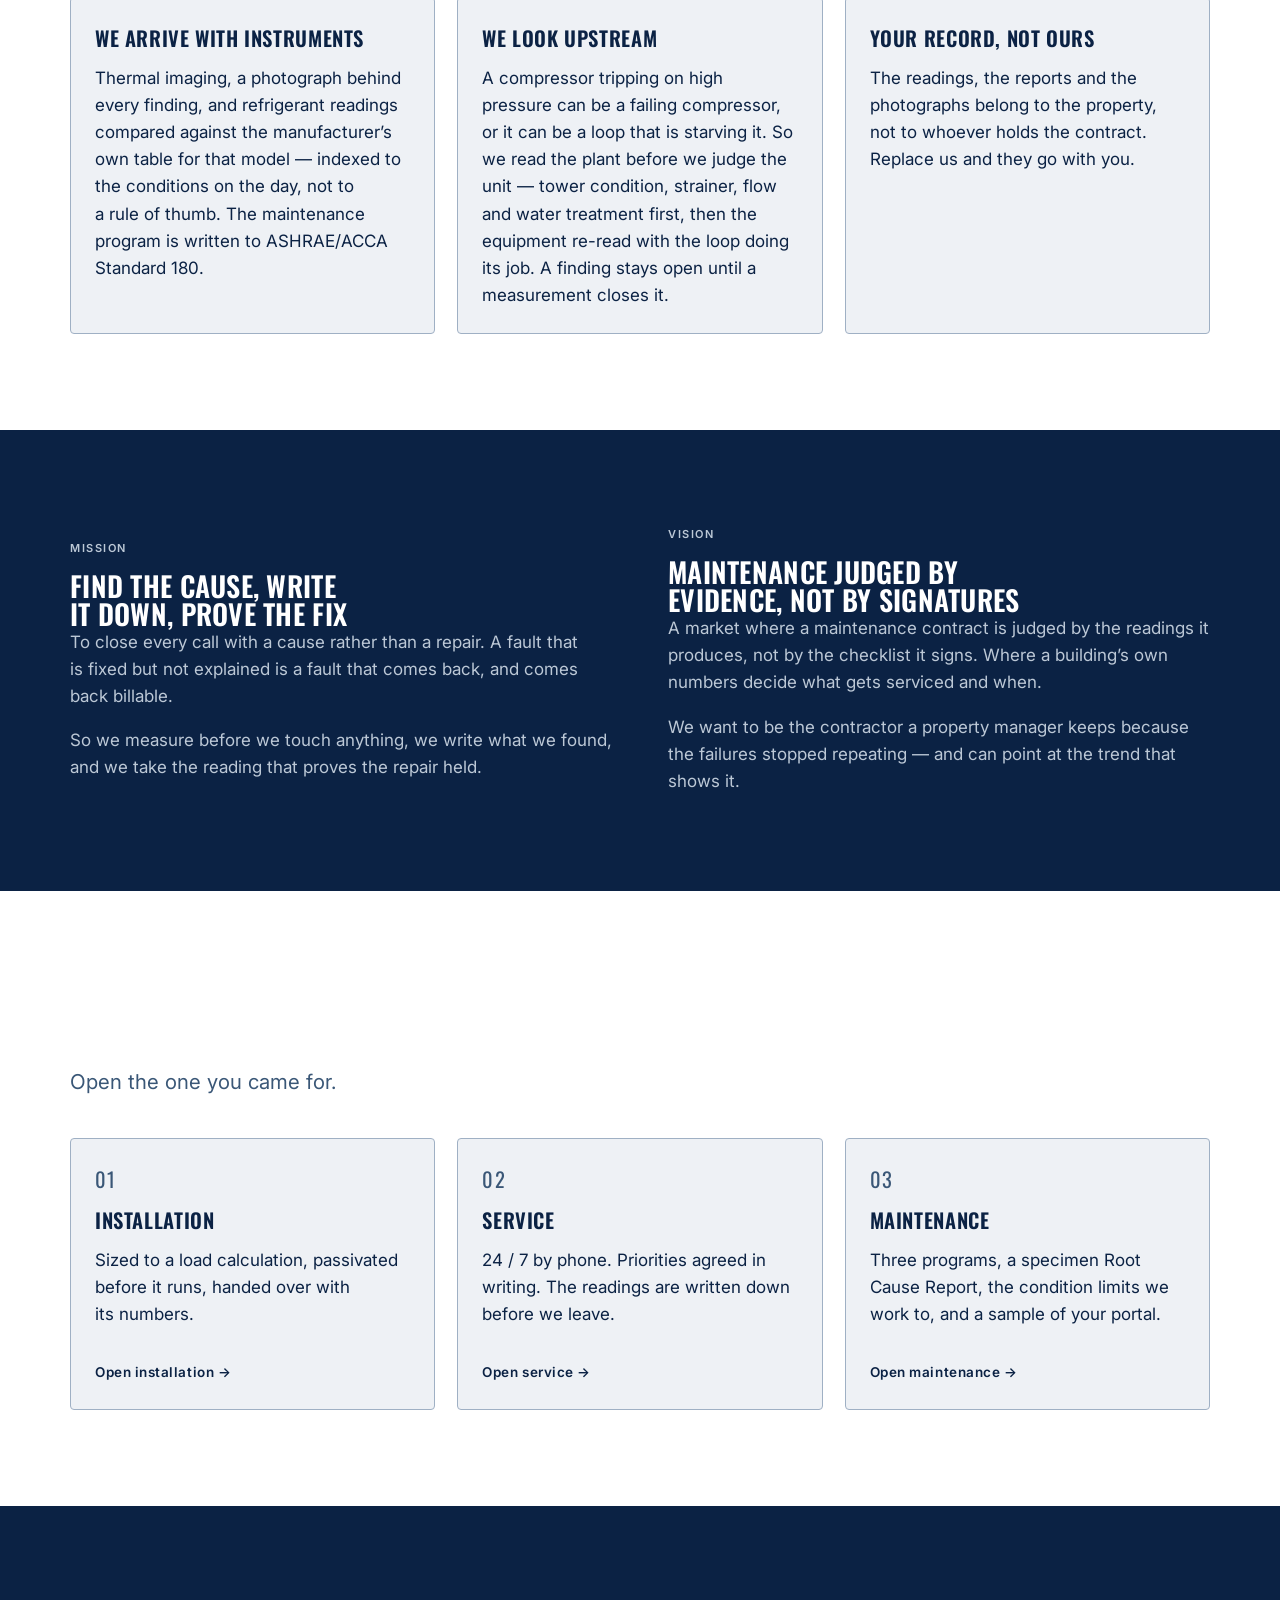
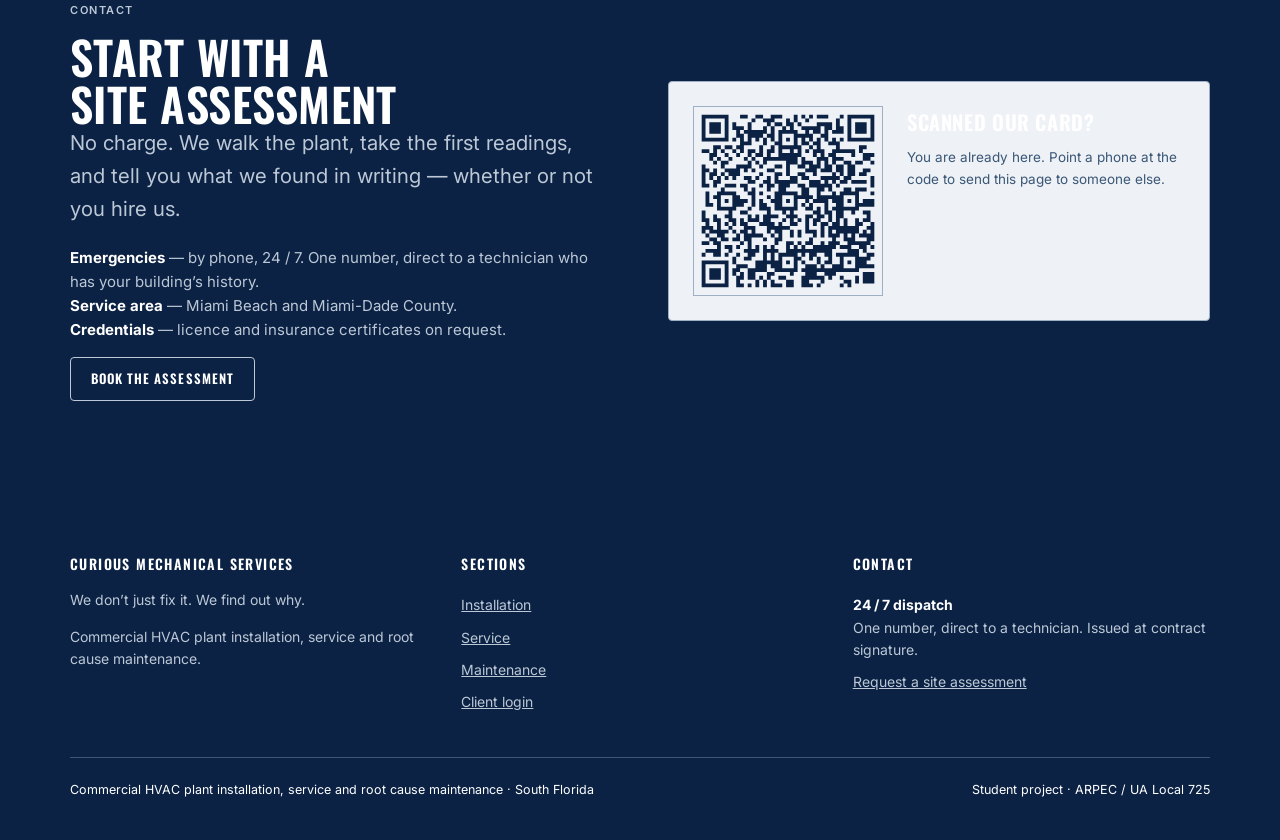
==== commit 6156a982: "Saca los datos de la inspeccion de ARPEC de la portada Dos de las tres tarjetas de diferenciacion de" ====
--- a/index.html
+++ b/index.html
@@ -97,15 +97,15 @@
 
       <div class="cols3" style="margin-top:var(--s5)">
         <div class="card rv"><h3>We arrive with instruments</h3>
-          <p>Thermal imaging, a photograph of every finding, and refrigerant readings taken against
-            the manufacturer&rsquo;s chart &mdash; on one package unit, suction 66.9 psig where the
-            chart calls for 75 to 78. The maintenance program is written to ASHRAE/ACCA Standard
-            180.</p></div>
+          <p>Thermal imaging, a photograph behind every finding, and refrigerant readings compared
+            against the manufacturer&rsquo;s own table for that model &mdash; indexed to the
+            conditions on the day, not to a rule of thumb. The maintenance program is written to
+            ASHRAE/ACCA Standard 180.</p></div>
         <div class="card rv d1"><h3>We look upstream</h3>
-          <p>At the ARPEC Training Facility, September 2026, compressor hot spots of 257&ndash;284
-            &deg;F made the heat pumps look like the fault. Upstream we found an unmaintained tower
-            and a clogged pump strainer, so the water is corrected first and every unit is re-read
-            afterwards. Those findings stay open until that reading closes them.</p></div>
+          <p>A compressor tripping on high pressure can be a failing compressor, or it can be a loop
+            that is starving it. So we read the plant before we judge the unit &mdash; tower
+            condition, strainer, flow and water treatment first, then the equipment re-read with the
+            loop doing its job. A finding stays open until a measurement closes it.</p></div>
         <div class="card rv d2"><h3>Your record, not ours</h3>
           <p>The readings, the reports and the photographs belong to the property, not to whoever
             holds the contract. Replace us and they go with you.</p></div>
